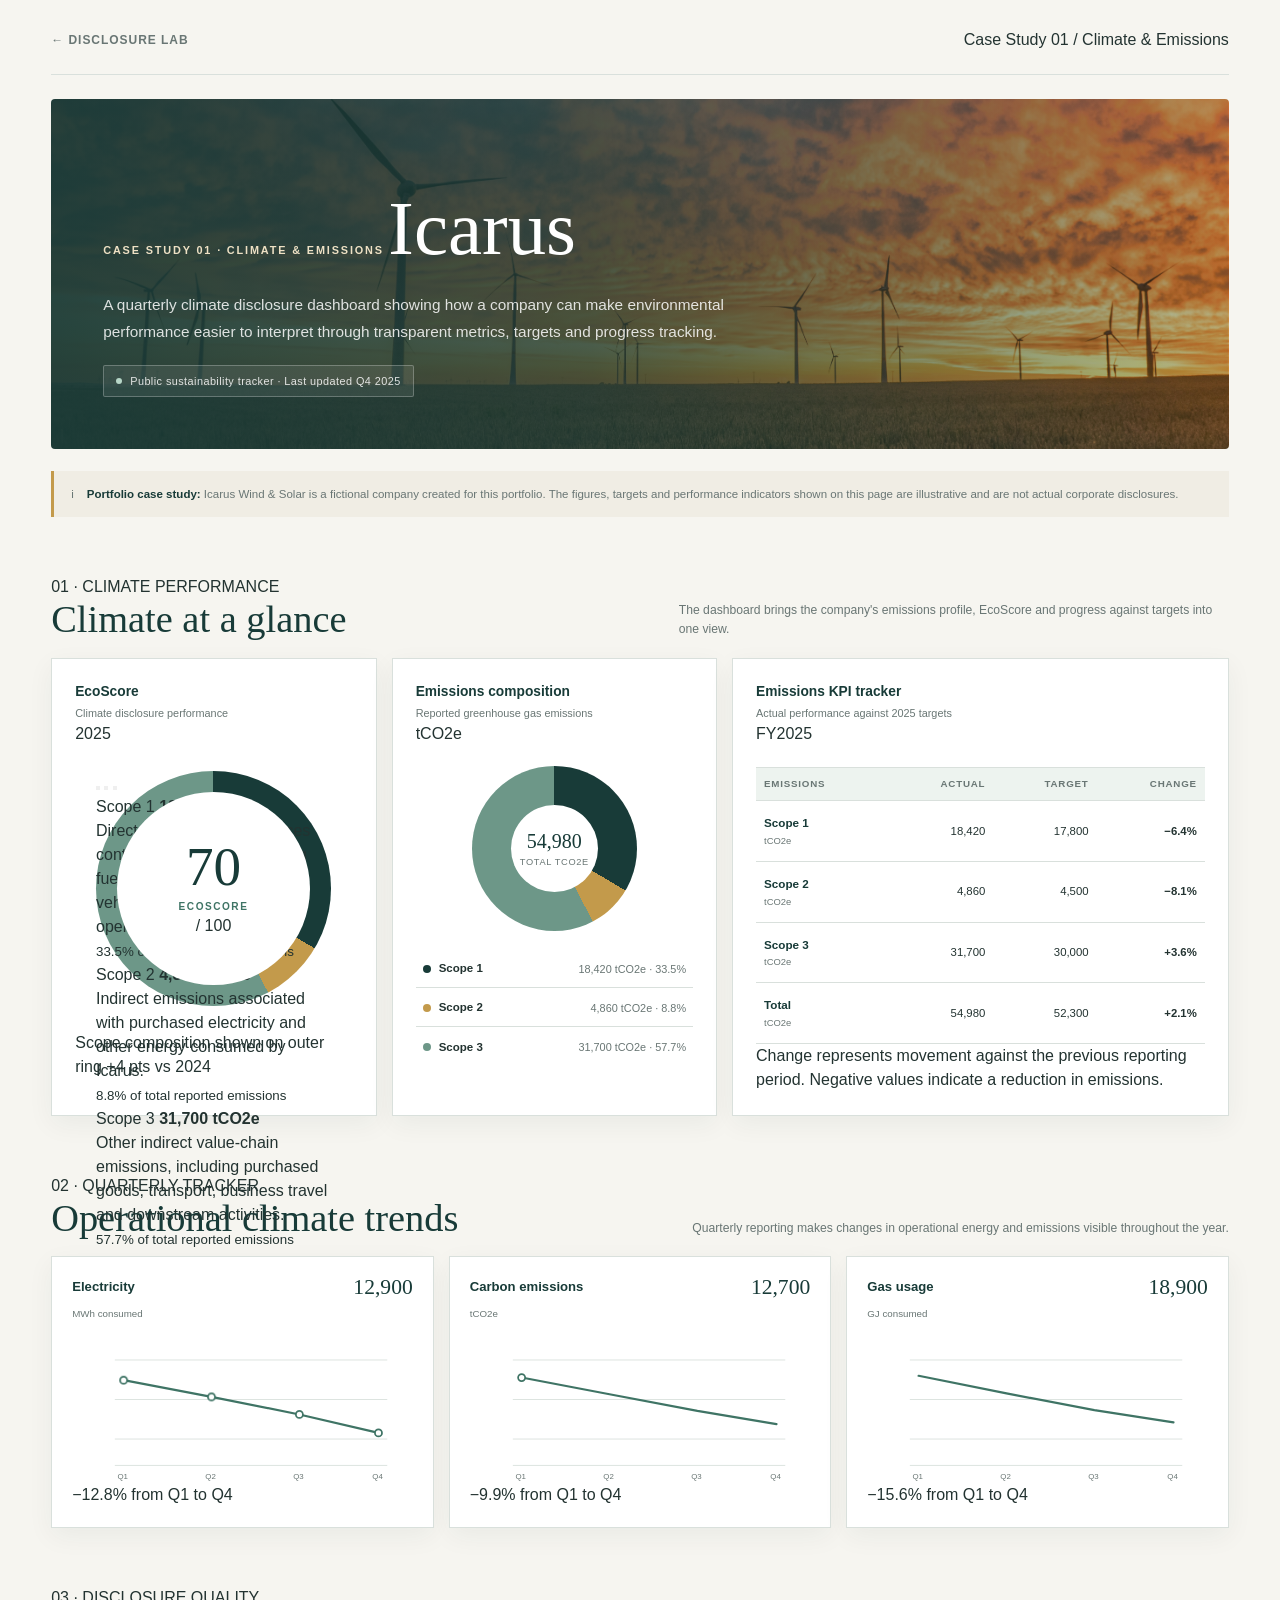
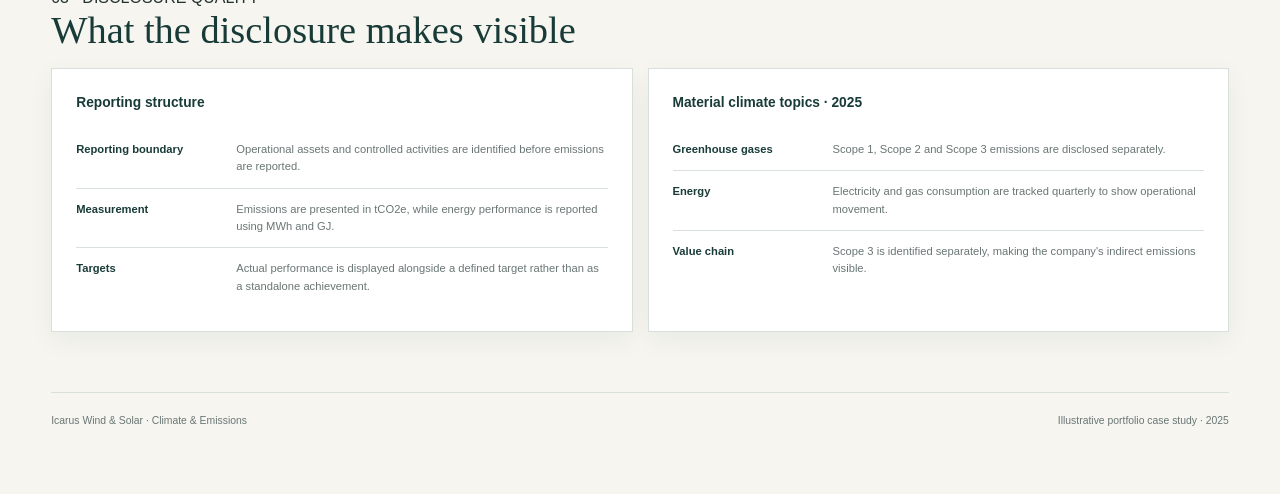
==== company-icarus.html @ 264d24b2 "Create company-icarus.html" ====
<!DOCTYPE html>
<html lang="en">

<head>
    <meta charset="UTF-8">
    <meta name="viewport" content="width=device-width, initial-scale=1.0">

    <title>Icarus Wind & Solar | Climate & Emissions Disclosure</title>

    <link rel="stylesheet" href="company-icarus.css">
</head>

<body>

    <main class="icarus-page">

        <!-- =================================================
             TOP NAVIGATION
             ================================================= -->

        <nav class="icarus-nav">

            <a href="dashboard.html" class="back-link">
                ← Disclosure Lab
            </a>

            <span class="nav-label">
                Case Study 01 / Climate & Emissions
            </span>

        </nav>


        <!-- =================================================
             HERO
             ================================================= -->

        <header class="icarus-hero">

            <div class="hero-overlay"></div>

            <div class="hero-content">

                <span class="case-label">
                    CASE STUDY 01 · CLIMATE & EMISSIONS
                </span>

                <div class="icarus-title-wrap">

                    <h1 class="icarus-title">
                        Icarus
                    </h1>

                    <!-- Title hover evaluation -->

                    <div class="icarus-tooltip">

                        <h3>
                            Company evaluation
                        </h3>

                        <p>
                            <strong>What Icarus does:</strong>
                            Icarus Wind & Solar is a fictional renewable
                            energy company operating wind and solar
                            generation assets.
                        </p>

                        <p>
                            <strong>What stands out:</strong>
                            Its climate disclosure connects emissions,
                            targets and operational performance instead
                            of presenting sustainability information as
                            isolated statements.
                        </p>

                        <p>
                            <strong>2025 material topics:</strong>
                            greenhouse gas emissions, renewable energy
                            generation, purchased electricity, energy
                            efficiency, operational fuel use and
                            value-chain emissions.
                        </p>

                    </div>

                </div>


                <p class="icarus-intro">
                    A quarterly climate disclosure dashboard showing
                    how a company can make environmental performance
                    easier to interpret through transparent metrics,
                    targets and progress tracking.
                </p>


                <div class="update-status">

                    <span class="update-dot"></span>

                    Public sustainability tracker ·
                    Last updated Q4 2025

                </div>

            </div>

        </header>


        <!-- =================================================
             FICTIONAL COMPANY NOTICE
             ================================================= -->

        <aside class="data-notice">

            <span class="notice-icon">i</span>

            <p>
                <strong>Portfolio case study:</strong>
                Icarus Wind & Solar is a fictional company created
                for this portfolio. The figures, targets and
                performance indicators shown on this page are
                illustrative and are not actual corporate
                disclosures.
            </p>

        </aside>


        <!-- =================================================
             CLIMATE AT A GLANCE
             ================================================= -->

        <section class="dashboard-section">

            <div class="section-heading">

                <div>
                    <span class="section-kicker">
                        01 · CLIMATE PERFORMANCE
                    </span>

                    <h2>
                        Climate at a glance
                    </h2>
                </div>

                <p>
                    The dashboard brings the company's emissions
                    profile, EcoScore and progress against targets
                    into one view.
                </p>

            </div>


            <div class="climate-overview">


                <!-- =========================================
                     ECOSCORE
                     ========================================= -->

                <article class="dashboard-card ecoscore-card">

                    <div class="card-heading">

                        <div>
                            <h3>
                                EcoScore
                            </h3>

                            <p class="card-subtitle">
                                Climate disclosure performance
                            </p>
                        </div>

                        <span class="card-period">
                            2025
                        </span>

                    </div>


                    <div class="ecoscore-visual">

                        <!--
                            OUTER RING

                            Scope 1 = 33.5%
                            Scope 2 = 8.8%
                            Scope 3 = 57.7%

                            These segments will be styled and
                            animated with CSS/JavaScript.
                        -->

                        <div
                            class="ecoscore-ring"
                            aria-label="EcoScore 70 with Scope 1, Scope 2 and Scope 3 emissions composition"
                        >

                            <!-- Scope segment hover zones -->

                            <button
                                class="eco-scope eco-scope-1"
                                data-scope="scope1"
                                aria-label="Scope 1 emissions"
                            ></button>

                            <button
                                class="eco-scope eco-scope-2"
                                data-scope="scope2"
                                aria-label="Scope 2 emissions"
                            ></button>

                            <button
                                class="eco-scope eco-scope-3"
                                data-scope="scope3"
                                aria-label="Scope 3 emissions"
                            ></button>


                            <!-- Centre -->

                            <div class="ecoscore-centre">

                                <span class="ecoscore-number">
                                    70
                                </span>

                                <span class="ecoscore-label">
                                    EcoScore
                                </span>

                                <span class="ecoscore-centre-note">
                                    / 100
                                </span>

                            </div>


                            <!-- Scope hover information -->

                            <div class="scope-hover-card scope-hover-1">

                                <span class="hover-kicker">
                                    Scope 1
                                </span>

                                <strong>
                                    18,420 tCO2e
                                </strong>

                                <p>
                                    Direct emissions from sources
                                    controlled by Icarus, including
                                    fuel combustion in company
                                    vehicles, generators and
                                    operational equipment.
                                </p>

                                <small>
                                    33.5% of total reported emissions
                                </small>

                            </div>


                            <div class="scope-hover-card scope-hover-2">

                                <span class="hover-kicker">
                                    Scope 2
                                </span>

                                <strong>
                                    4,860 tCO2e
                                </strong>

                                <p>
                                    Indirect emissions associated
                                    with purchased electricity and
                                    other energy consumed by Icarus.
                                </p>

                                <small>
                                    8.8% of total reported emissions
                                </small>

                            </div>


                            <div class="scope-hover-card scope-hover-3">

                                <span class="hover-kicker">
                                    Scope 3
                                </span>

                                <strong>
                                    31,700 tCO2e
                                </strong>

                                <p>
                                    Other indirect value-chain
                                    emissions, including purchased
                                    goods, transport, business
                                    travel and downstream activities.
                                </p>

                                <small>
                                    57.7% of total reported emissions
                                </small>

                            </div>

                        </div>

                    </div>


                    <div class="ecoscore-footer">

                        <span>
                            Scope composition shown on outer ring
                        </span>

                        <span class="score-change">
                            +4 pts vs 2024
                        </span>

                    </div>

                </article>



                <!-- =========================================
                     EMISSIONS COMPOSITION
                     ========================================= -->

                <article class="dashboard-card scope-card">

                    <div class="card-heading">

                        <div>
                            <h3>
                                Emissions composition
                            </h3>

                            <p class="card-subtitle">
                                Reported greenhouse gas emissions
                            </p>
                        </div>

                        <span class="card-period">
                            tCO2e
                        </span>

                    </div>


                    <div class="scope-chart-wrap">

                        <div
                            class="scope-donut"
                            aria-label="Emissions composition: Scope 1 33.5 percent, Scope 2 8.8 percent, Scope 3 57.7 percent"
                        >

                            <div class="scope-total">

                                <strong>
                                    54,980
                                </strong>

                                <span>
                                    total tCO2e
                                </span>

                            </div>

                        </div>

                    </div>


                    <div class="scope-legend">


                        <!-- Scope 1 -->

                        <div class="scope-item">

                            <div class="scope-name">

                                <span class="scope-marker scope-1-marker"></span>

                                <strong>
                                    Scope 1
                                </strong>

                            </div>

                            <span class="scope-value">
                                18,420 tCO2e · 33.5%
                            </span>


                            <div class="scope-popover">

                                <h4>
                                    Scope 1 · Direct emissions
                                </h4>

                                <p>
                                    <strong>
                                        Actual: 18,420 tCO2e
                                    </strong>
                                </p>

                                <p>
                                    These are emissions generated
                                    directly by sources owned or
                                    controlled by Icarus.
                                </p>

                                <p>
                                    The 2025 target is
                                    <strong>17,800 tCO2e</strong>,
                                    leaving a 620 tCO2e gap.
                                </p>

                                <small>
                                    33.5% of total emissions
                                </small>

                            </div>

                        </div>


                        <!-- Scope 2 -->

                        <div class="scope-item">

                            <div class="scope-name">

                                <span class="scope-marker scope-2-marker"></span>

                                <strong>
                                    Scope 2
                                </strong>

                            </div>

                            <span class="scope-value">
                                4,860 tCO2e · 8.8%
                            </span>


                            <div class="scope-popover">

                                <h4>
                                    Scope 2 · Purchased energy
                                </h4>

                                <p>
                                    <strong>
                                        Actual: 4,860 tCO2e
                                    </strong>
                                </p>

                                <p>
                                    This represents indirect
                                    emissions associated with
                                    purchased electricity and
                                    energy consumed by Icarus.
                                </p>

                                <p>
                                    The 2025 target is
                                    <strong>4,500 tCO2e</strong>,
                                    leaving a 360 tCO2e gap.
                                </p>

                                <small>
                                    8.8% of total emissions
                                </small>

                            </div>

                        </div>


                        <!-- Scope 3 -->

                        <div class="scope-item">

                            <div class="scope-name">

                                <span class="scope-marker scope-3-marker"></span>

                                <strong>
                                    Scope 3
                                </strong>

                            </div>

                            <span class="scope-value">
                                31,700 tCO2e · 57.7%
                            </span>


                            <div class="scope-popover">

                                <h4>
                                    Scope 3 · Value-chain emissions
                                </h4>

                                <p>
                                    <strong>
                                        Actual: 31,700 tCO2e
                                    </strong>
                                </p>

                                <p>
                                    Scope 3 covers indirect emissions
                                    occurring across the value chain,
                                    including purchased goods,
                                    transportation and business travel.
                                </p>

                                <p>
                                    The 2025 target is
                                    <strong>30,000 tCO2e</strong>.
                                    Scope 3 therefore remains
                                    1,700 tCO2e above target.
                                </p>

                                <small>
                                    57.7% of total emissions
                                </small>

                            </div>

                        </div>

                    </div>

                </article>



                <!-- =========================================
                     KPI TRACKER
                     ========================================= -->

                <article class="dashboard-card kpi-card">

                    <div class="card-heading">

                        <div>
                            <h3>
                                Emissions KPI tracker
                            </h3>

                            <p class="card-subtitle">
                                Actual performance against 2025 targets
                            </p>
                        </div>

                        <span class="card-period">
                            FY2025
                        </span>

                    </div>


                    <div class="kpi-table-wrapper">

                        <table class="kpi-table">

                            <thead>

                                <tr>

                                    <th>
                                        Emissions
                                    </th>

                                    <th>
                                        Actual
                                    </th>

                                    <th>
                                        Target
                                    </th>

                                    <th>
                                        Change
                                    </th>

                                </tr>

                            </thead>


                            <tbody>

                                <tr>

                                    <td>

                                        <span class="kpi-name">
                                            Scope 1
                                        </span>

                                        <span class="kpi-unit">
                                            tCO2e
                                        </span>

                                    </td>

                                    <td>
                                        18,420
                                    </td>

                                    <td>
                                        17,800
                                    </td>

                                    <td class="kpi-change change-down">
                                        −6.4%
                                    </td>

                                </tr>


                                <tr>

                                    <td>

                                        <span class="kpi-name">
                                            Scope 2
                                        </span>

                                        <span class="kpi-unit">
                                            tCO2e
                                        </span>

                                    </td>

                                    <td>
                                        4,860
                                    </td>

                                    <td>
                                        4,500
                                    </td>

                                    <td class="kpi-change change-down">
                                        −8.1%
                                    </td>

                                </tr>


                                <tr>

                                    <td>

                                        <span class="kpi-name">
                                            Scope 3
                                        </span>

                                        <span class="kpi-unit">
                                            tCO2e
                                        </span>

                                    </td>

                                    <td>
                                        31,700
                                    </td>

                                    <td>
                                        30,000
                                    </td>

                                    <td class="kpi-change change-up">
                                        +3.6%
                                    </td>

                                </tr>


                                <tr class="kpi-total">

                                    <td>

                                        <span class="kpi-name">
                                            Total
                                        </span>

                                        <span class="kpi-unit">
                                            tCO2e
                                        </span>

                                    </td>

                                    <td>
                                        54,980
                                    </td>

                                    <td>
                                        52,300
                                    </td>

                                    <td class="kpi-change change-up">
                                        +2.1%
                                    </td>

                                </tr>

                            </tbody>

                        </table>

                    </div>


                    <p class="table-note">
                        Change represents movement against the
                        previous reporting period. Negative values
                        indicate a reduction in emissions.
                    </p>

                </article>

            </div>

        </section>



        <!-- =================================================
             QUARTERLY PERFORMANCE
             ================================================= -->

        <section class="dashboard-section">

            <div class="section-heading">

                <div>

                    <span class="section-kicker">
                        02 · QUARTERLY TRACKER
                    </span>

                    <h2>
                        Operational climate trends
                    </h2>

                </div>

                <p>
                    Quarterly reporting makes changes in operational
                    energy and emissions visible throughout the year.
                </p>

            </div>


            <div class="trends-grid">


                <!-- =========================================
                     ELECTRICITY
                     ========================================= -->

                <article class="dashboard-card trend-card">

                    <div class="trend-header">

                        <div>

                            <h3>
                                Electricity
                            </h3>

                            <span class="trend-unit">
                                MWh consumed
                            </span>

                        </div>

                        <div class="trend-value">
                            12,900
                        </div>

                    </div>


                    <svg
                        class="trend-chart"
                        viewBox="0 0 360 165"
                        role="img"
                        aria-label="Quarterly electricity usage"
                    >

                        <line
                            class="trend-grid-line"
                            x1="35"
                            y1="25"
                            x2="345"
                            y2="25"
                        />

                        <line
                            class="trend-grid-line"
                            x1="35"
                            y1="70"
                            x2="345"
                            y2="70"
                        />

                        <line
                            class="trend-grid-line"
                            x1="35"
                            y1="115"
                            x2="345"
                            y2="115"
                        />

                        <line
                            class="trend-grid-line"
                            x1="35"
                            y1="145"
                            x2="345"
                            y2="145"
                        />


                        <polyline
                            class="trend-line"
                            points="45,48 145,67 245,87 335,108"
                        />


                        <circle
                            class="trend-point"
                            cx="45"
                            cy="48"
                            r="4"
                        />

                        <circle
                            class="trend-point"
                            cx="145"
                            cy="67"
                            r="4"
                        />

                        <circle
                            class="trend-point"
                            cx="245"
                            cy="87"
                            r="4"
                        />

                        <circle
                            class="trend-point"
                            cx="335"
                            cy="108"
                            r="4"
                        />


                        <text
                            class="trend-axis"
                            x="38"
                            y="160"
                        >
                            Q1
                        </text>

                        <text
                            class="trend-axis"
                            x="138"
                            y="160"
                        >
                            Q2
                        </text>

                        <text
                            class="trend-axis"
                            x="238"
                            y="160"
                        >
                            Q3
                        </text>

                        <text
                            class="trend-axis"
                            x="328"
                            y="160"
                        >
                            Q4
                        </text>

                    </svg>


                    <div class="trend-summary">
                        −12.8% from Q1 to Q4
                    </div>

                </article>



                <!-- =========================================
                     CARBON
                     ========================================= -->

                <article class="dashboard-card trend-card">

                    <div class="trend-header">

                        <div>

                            <h3>
                                Carbon emissions
                            </h3>

                            <span class="trend-unit">
                                tCO2e
                            </span>

                        </div>

                        <div class="trend-value">
                            12,700
                        </div>

                    </div>


                    <svg
                        class="trend-chart"
                        viewBox="0 0 360 165"
                        role="img"
                        aria-label="Quarterly carbon emissions"
                    >

                        <line
                            class="trend-grid-line"
                            x1="35"
                            y1="25"
                            x2="345"
                            y2="25"
                        />

                        <line
                            class="trend-grid-line"
                            x1="35"
                            y1="70"
                            x2="345"
                            y2="70"
                        />

                        <line
                            class="trend-grid-line"
                            x1="35"
                            y1="115"
                            x2="345"
                            y2="115"
                        />

                        <line
                            class="trend-grid-line"
                            x1="35"
                            y1="145"
                            x2="345"
                            y2="145"
                        />


                        <polyline
                            class="trend-line"
                            points="45,45 145,64 245,83 335,98"
                        />


                        <circle
                            class="trend-point"
                            cx="45"
                            cy="45"
                            r="4"
                        />

                        <circle
                            class="trend-point"
                            cx="145"
                            cy="64"
                            r="4"
                        />

                        <circle
                            class="trend-point"
                            cx="245"
                            cy="83"
                            r="4"
                        />

                        <circle
                            class="trend-point"
                            cx="335"
                            cy="98"
                            r="4"
                        />


                        <text
                            class="trend-axis"
                            x="38"
                            y="160"
                        >
                            Q1
                        </text>

                        <text
                            class="trend-axis"
                            x="138"
                            y="160"
                        >
                            Q2
                        </text>

                        <text
                            class="trend-axis"
                            x="238"
                            y="160"
                        >
                            Q3
                        </text>

                        <text
                            class="trend-axis"
                            x="328"
                            y="160"
                        >
                            Q4
                        </text>

                    </svg>


                    <div class="trend-summary">
                        −9.9% from Q1 to Q4
                    </div>

                </article>



                <!-- =========================================
                     GAS
                     ========================================= -->

                <article class="dashboard-card trend-card">

                    <div class="trend-header">

                        <div>

                            <h3>
                                Gas usage
                            </h3>

                            <span class="trend-unit">
                                GJ consumed
                            </span>

                        </div>

                        <div class="trend-value">
                            18,900
                        </div>

                    </div>


                    <svg
                        class="trend-chart"
                        viewBox="0 0 360 165"
                        role="img"
                        aria-label="Quarterly gas usage"
                    >

                        <line
                            class="trend-grid-line"
                            x1="35"
                            y1="25"
                            x2="345"
                            y2="25"
                        />

                        <line
                            class="trend-grid-line"
                            x1="35"
                            y1="70"
                            x2="345"
                            y2="70"
                        />

                        <line
                            class="trend-grid-line"
                            x1="35"
                            y1="115"
                            x2="345"
                            y2="115"
                        />

                        <line
                            class="trend-grid-line"
                            x1="35"
                            y1="145"
                            x2="345"
                            y2="145"
                        />


                        <polyline
                            class="trend-line"
                            points="45,43 145,63 245,82 335,96"
                        />


                        <circle
                            class="trend-point"
                            cx="45"
                            cy="43"
                            r="4"
                        />

                        <circle
                            class="trend-point"
                            cx="145"
                            cy="63"
                            r="4"
                        />

                        <circle
                            class="trend-point"
                            cx="245"
                            cy="82"
                            r="4"
                        />

                        <circle
                            class="trend-point"
                            cx="335"
                            cy="96"
                            r="4"
                        />


                        <text
                            class="trend-axis"
                            x="38"
                            y="160"
                        >
                            Q1
                        </text>

                        <text
                            class="trend-axis"
                            x="138"
                            y="160"
                        >
                            Q2
                        </text>

                        <text
                            class="trend-axis"
                            x="238"
                            y="160"
                        >
                            Q3
                        </text>

                        <text
                            class="trend-axis"
                            x="328"
                            y="160"
                        >
                            Q4
                        </text>

                    </svg>


                    <div class="trend-summary">
                        −15.6% from Q1 to Q4
                    </div>

                </article>

            </div>

        </section>



        <!-- =================================================
             DISCLOSURE ASSESSMENT
             ================================================= -->

        <section class="dashboard-section">

            <div class="section-heading">

                <div>

                    <span class="section-kicker">
                        03 · DISCLOSURE QUALITY
                    </span>

                    <h2>
                        What the disclosure makes visible
                    </h2>

                </div>

            </div>


            <div class="disclosure-grid">


                <article class="dashboard-card disclosure-card">

                    <h3>
                        Reporting structure
                    </h3>

                    <div class="disclosure-list">

                        <div class="disclosure-row">

                            <strong>
                                Reporting boundary
                            </strong>

                            <span>
                                Operational assets and controlled
                                activities are identified before
                                emissions are reported.
                            </span>

                        </div>


                        <div class="disclosure-row">

                            <strong>
                                Measurement
                            </strong>

                            <span>
                                Emissions are presented in tCO2e,
                                while energy performance is reported
                                using MWh and GJ.
                            </span>

                        </div>


                        <div class="disclosure-row">

                            <strong>
                                Targets
                            </strong>

                            <span>
                                Actual performance is displayed
                                alongside a defined target rather
                                than as a standalone achievement.
                            </span>

                        </div>

                    </div>

                </article>



                <article class="dashboard-card disclosure-card">

                    <h3>
                        Material climate topics · 2025
                    </h3>

                    <div class="disclosure-list">

                        <div class="disclosure-row">

                            <strong>
                                Greenhouse gases
                            </strong>

                            <span>
                                Scope 1, Scope 2 and Scope 3 emissions
                                are disclosed separately.
                            </span>

                        </div>


                        <div class="disclosure-row">

                            <strong>
                                Energy
                            </strong>

                            <span>
                                Electricity and gas consumption are
                                tracked quarterly to show operational
                                movement.
                            </span>

                        </div>


                        <div class="disclosure-row">

                            <strong>
                                Value chain
                            </strong>

                            <span>
                                Scope 3 is identified separately,
                                making the company's indirect
                                emissions visible.
                            </span>

                        </div>

                    </div>

                </article>

            </div>

        </section>



        <!-- =================================================
             FOOTER
             ================================================= -->

        <footer class="icarus-footer">

            <span>
                Icarus Wind & Solar · Climate & Emissions
            </span>

            <span>
                Illustrative portfolio case study · 2025
            </span>

        </footer>

    </main>


    <!-- =====================================================
         JAVASCRIPT
         ===================================================== -->

    <script src="company-icarus.js"></script>

</body>

</html>
---- company-icarus.css ----
/* =========================================================
   ICARUS WIND & SOLAR
   CLIMATE & EMISSIONS CASE STUDY
   Corporate disclosure dashboard
   ========================================================= */

:root {
    --icarus-deep: #183b38;
    --icarus-green: #3f7465;
    --icarus-mid: #6d9788;
    --icarus-sage: #dce9e2;
    --icarus-pale: #edf3ef;
    --icarus-gold: #c39a4b;
    --icarus-gold-pale: #eee1c5;

    --ink: #233331;
    --muted: #697674;
    --line: #d9e0dc;

    --paper: #f6f5f0;
    --white: #ffffff;

    --negative: #3f7465;
    --positive: #a75d4e;

    --shadow: 0 8px 25px rgba(24, 59, 56, 0.055);
    --shadow-hover: 0 14px 34px rgba(24, 59, 56, 0.11);
}

/* =========================================================
   RESET
   ========================================================= */

* {
    box-sizing: border-box;
    margin: 0;
    padding: 0;
}

html {
    scroll-behavior: smooth;
}

body {
    background: var(--paper);
    color: var(--ink);
    font-family: Arial, Helvetica, sans-serif;
    line-height: 1.5;
}

a {
    color: inherit;
    text-decoration: none;
}

button {
    font: inherit;
}


/* =========================================================
   PAGE
   ========================================================= */

.icarus-page {
    width: min(1280px, 92%);
    margin: 0 auto;
    padding: 28px 0 65px;
}


/* =========================================================
   NAVIGATION
   ========================================================= */

.icarus-nav {
    display: flex;
    align-items: center;
    justify-content: space-between;
    padding-bottom: 22px;
    border-bottom: 1px solid var(--line);
}

.icarus-nav a {
    color: var(--muted);
    font-size: 0.75rem;
    font-weight: 700;
    letter-spacing: 0.08em;
    text-transform: uppercase;
    transition: color 0.2s ease;
}

.icarus-nav a:hover {
    color: var(--icarus-deep);
}


/* =========================================================
   HERO
   ========================================================= */

.icarus-hero {
    position: relative;
    min-height: 350px;
    display: flex;
    align-items: flex-end;

    margin-top: 24px;
    padding: 52px;

    overflow: visible;

    background-image:
        linear-gradient(
            90deg,
            rgba(24, 59, 56, 0.93) 0%,
            rgba(24, 59, 56, 0.78) 46%,
            rgba(24, 59, 56, 0.30) 100%
        ),
        url("images/icarus-wind-solar.jpg");

    background-size: cover;
    background-position: center;

    border-radius: 4px;
}

.hero-content {
    position: relative;
    z-index: 2;
    max-width: 750px;
    color: var(--white);
}

.case-label {
    display: inline-block;
    margin-bottom: 14px;

    color: var(--icarus-gold-pale);
    font-size: 0.68rem;
    font-weight: 700;
    letter-spacing: 0.17em;
    text-transform: uppercase;
}

.icarus-title-wrap {
    position: relative;
    display: inline-block;
}

.icarus-title {
    display: inline-block;

    color: var(--white);
    font-family: Georgia, "Times New Roman", serif;
    font-size: clamp(3rem, 6vw, 5.4rem);
    font-weight: 400;
    line-height: 0.95;

    cursor: help;
}

.icarus-intro {
    max-width: 690px;
    margin-top: 20px;

    color: rgba(255, 255, 255, 0.84);
    font-size: 0.96rem;
    line-height: 1.7;
}

.update-status {
    display: inline-flex;
    align-items: center;
    gap: 8px;

    margin-top: 20px;
    padding: 7px 12px;

    border: 1px solid rgba(255, 255, 255, 0.25);
    border-radius: 2px;

    background: rgba(255, 255, 255, 0.08);

    color: rgba(255, 255, 255, 0.85);
    font-size: 0.68rem;
    letter-spacing: 0.04em;
}

.update-dot {
    width: 6px;
    height: 6px;
    border-radius: 50%;
    background: #b7d7c8;
}


/* =========================================================
   ICARUS TITLE EVALUATION
   ========================================================= */

.icarus-tooltip {
    position: absolute;
    z-index: 100;

    top: calc(100% + 18px);
    left: 0;

    width: 390px;
    padding: 22px;

    background: var(--white);
    color: var(--ink);

    border: 1px solid var(--line);
    border-top: 3px solid var(--icarus-gold);

    box-shadow: var(--shadow-hover);

    opacity: 0;
    visibility: hidden;
    transform: translateY(-7px);

    transition:
        opacity 0.2s ease,
        transform 0.2s ease,
        visibility 0.2s ease;
}

.icarus-title-wrap:hover .icarus-tooltip,
.icarus-title-wrap.tooltip-active .icarus-tooltip {
    opacity: 1;
    visibility: visible;
    transform: translateY(0);
}

.icarus-tooltip h3 {
    margin-bottom: 10px;

    color: var(--icarus-deep);
    font-size: 0.84rem;
    letter-spacing: 0.03em;
}

.icarus-tooltip p {
    margin-bottom: 10px;

    color: var(--muted);
    font-size: 0.76rem;
    line-height: 1.65;
}

.icarus-tooltip p:last-child {
    margin-bottom: 0;
}

.icarus-tooltip strong {
    color: var(--icarus-deep);
}


/* =========================================================
   FICTIONAL COMPANY NOTICE
   ========================================================= */

.data-notice {
    display: flex;
    align-items: flex-start;
    gap: 13px;

    margin-top: 22px;
    padding: 14px 17px;

    border-left: 3px solid var(--icarus-gold);
    background: #f0ede4;

    color: var(--muted);
    font-size: 0.72rem;
    line-height: 1.6;
}

.data-notice strong {
    color: var(--icarus-deep);
}


/* =========================================================
   SECTIONS
   ========================================================= */

.dashboard-section {
    margin-top: 58px;
}

.section-heading {
    display: flex;
    align-items: flex-end;
    justify-content: space-between;
    gap: 30px;

    margin-bottom: 18px;
}

.section-heading h2 {
    color: var(--icarus-deep);
    font-family: Georgia, "Times New Roman", serif;
    font-size: clamp(1.7rem, 3vw, 2.55rem);
    font-weight: 400;
    line-height: 1.05;
}

.section-heading p {
    max-width: 550px;

    color: var(--muted);
    font-size: 0.76rem;
    line-height: 1.6;
}


/* =========================================================
   TOP OVERVIEW
   ========================================================= */

.climate-overview {
    display: grid;
    grid-template-columns: 0.95fr 0.95fr 1.45fr;
    gap: 15px;
}


/* =========================================================
   CARDS
   ========================================================= */

.dashboard-card {
    position: relative;

    min-width: 0;
    padding: 23px;

    background: var(--white);
    border: 1px solid var(--line);

    box-shadow: var(--shadow);

    transition:
        transform 0.25s ease,
        box-shadow 0.25s ease;
}

.dashboard-card:hover {
    box-shadow: var(--shadow-hover);
}

.dashboard-card h3 {
    color: var(--icarus-deep);
    font-size: 0.86rem;
    font-weight: 700;
}

.card-subtitle {
    margin-top: 3px;

    color: var(--muted);
    font-size: 0.68rem;
}


/* =========================================================
   ECOSCORE
   ========================================================= */

.ecoscore-card {
    min-height: 385px;
}

.ecoscore-visual {
    display: flex;
    align-items: center;
    justify-content: center;

    height: 285px;
}


/*
   The outer ring is the Scope 1 / 2 / 3 composition.

   Scope 1 = 33.5%
   Scope 2 = 8.8%
   Scope 3 = 57.7%
*/

.ecoscore-ring {
    position: relative;

    width: 235px;
    height: 235px;

    border-radius: 50%;

    background:
        conic-gradient(
            var(--icarus-deep) 0deg 120.6deg,
            var(--icarus-gold) 120.6deg 152.3deg,
            var(--icarus-mid) 152.3deg 360deg
        );

    transform: scale(0.55) rotate(-120deg);
    opacity: 0;

    transition:
        transform 0.35s ease,
        box-shadow 0.35s ease;
}

.ecoscore-ring.animate-in {
    animation:
        ecoScoreEntrance 1.2s cubic-bezier(0.16, 1, 0.3, 1) forwards;
}

.ecoscore-ring:hover {
    transform: scale(1.08) rotate(0deg);
    box-shadow: 0 15px 35px rgba(63, 116, 101, 0.17);
}

.ecoscore-ring::before {
    content: "";

    position: absolute;
    inset: 21px;

    border-radius: 50%;
    background: var(--white);
}

.ecoscore-centre {
    position: absolute;
    inset: 0;
    z-index: 3;

    display: flex;
    flex-direction: column;
    align-items: center;
    justify-content: center;

    text-align: center;
}

.ecoscore-number {
    color: var(--icarus-deep);
    font-family: Georgia, "Times New Roman", serif;
    font-size: 3.45rem;
    font-weight: 400;
    line-height: 1;
}

.ecoscore-label {
    margin-top: 5px;

    color: var(--icarus-green);
    font-size: 0.63rem;
    font-weight: 700;
    letter-spacing: 0.15em;
    text-transform: uppercase;
}

.ecoscore-description {
    max-width: 245px;
    margin: 5px auto 0;

    color: var(--muted);
    font-size: 0.65rem;
    line-height: 1.5;
}

@keyframes ecoScoreEntrance {
    0% {
        opacity: 0;
        transform: scale(0.45) rotate(-130deg);
    }

    70% {
        opacity: 1;
        transform: scale(1.04) rotate(8deg);
    }

    100% {
        opacity: 1;
        transform: scale(1) rotate(0deg);
    }
}


/* =========================================================
   SCOPE COMPOSITION
   ========================================================= */

.scope-card {
    overflow: visible;
}

.scope-chart-wrap {
    display: flex;
    align-items: center;
    justify-content: center;

    height: 205px;
}

.scope-donut {
    position: relative;

    width: 165px;
    height: 165px;

    border-radius: 50%;

    background:
        conic-gradient(
            var(--icarus-deep) 0% 33.5%,
            var(--icarus-gold) 33.5% 42.3%,
            var(--icarus-mid) 42.3% 100%
        );

    transition: transform 0.25s ease;
}

.scope-donut:hover {
    transform: scale(1.045);
}

.scope-donut::before {
    content: "";

    position: absolute;
    inset: 39px;

    border-radius: 50%;
    background: var(--white);
}

.scope-total {
    position: absolute;
    inset: 0;
    z-index: 2;

    display: flex;
    flex-direction: column;
    align-items: center;
    justify-content: center;

    text-align: center;
}

.scope-total strong {
    color: var(--icarus-deep);
    font-family: Georgia, "Times New Roman", serif;
    font-size: 1.25rem;
    font-weight: 400;
}

.scope-total span {
    color: var(--muted);
    font-size: 0.58rem;
    text-transform: uppercase;
    letter-spacing: 0.07em;
}


/* =========================================================
   SCOPE LEGEND
   ========================================================= */

.scope-legend {
    display: grid;
    gap: 2px;
}

.scope-item {
    position: relative;

    display: flex;
    align-items: center;
    justify-content: space-between;

    min-height: 37px;
    padding: 6px 7px;

    border-bottom: 1px solid var(--line);

    cursor: help;
}

.scope-item:last-child {
    border-bottom: none;
}

.scope-name {
    display: flex;
    align-items: center;
    gap: 8px;
}

.scope-marker {
    width: 8px;
    height: 8px;
    border-radius: 50%;
}

.scope-1-marker {
    background: var(--icarus-deep);
}

.scope-2-marker {
    background: var(--icarus-gold);
}

.scope-3-marker {
    background: var(--icarus-mid);
}

.scope-item strong {
    color: var(--ink);
    font-size: 0.72rem;
}

.scope-value {
    color: var(--muted);
    font-size: 0.68rem;
}


/* =========================================================
   SCOPE INFORMATION POP-UP
   ========================================================= */

.scope-popover {
    position: absolute;
    z-index: 50;

    right: 0;
    bottom: calc(100% + 9px);

    width: 305px;
    padding: 17px;

    background: var(--icarus-deep);
    color: var(--white);

    border-radius: 3px;
    box-shadow: var(--shadow-hover);

    opacity: 0;
    visibility: hidden;
    pointer-events: none;

    transform: translateY(5px);

    transition:
        opacity 0.18s ease,
        transform 0.18s ease,
        visibility 0.18s ease;
}

.scope-item:hover .scope-popover,
.scope-item.active .scope-popover {
    opacity: 1;
    visibility: visible;
    transform: translateY(0);
}

.scope-popover h4 {
    margin-bottom: 8px;

    color: var(--icarus-gold-pale);
    font-size: 0.74rem;
    text-transform: uppercase;
    letter-spacing: 0.07em;
}

.scope-popover p {
    margin-bottom: 8px;

    color: rgba(255, 255, 255, 0.8);
    font-size: 0.68rem;
    line-height: 1.6;
}

.scope-popover p:last-child {
    margin-bottom: 0;
}

.scope-popover strong {
    color: white;
}


/* =========================================================
   KPI TRACKER
   ========================================================= */

.kpi-card {
    overflow: hidden;
}

.kpi-table-wrapper {
    margin-top: 21px;
    overflow-x: auto;
}

.kpi-table {
    width: 100%;
    min-width: 420px;

    border-collapse: collapse;

    font-size: 0.71rem;
}

.kpi-table thead {
    background: var(--icarus-pale);
    border-top: 1px solid var(--line);
    border-bottom: 1px solid var(--line);
}

.kpi-table th {
    padding: 9px 8px;

    color: var(--muted);
    font-size: 0.61rem;
    font-weight: 700;
    letter-spacing: 0.08em;
    text-align: right;
    text-transform: uppercase;
}

.kpi-table th:first-child,
.kpi-table td:first-child {
    text-align: left;
}

.kpi-table td {
    padding: 13px 8px;

    border-bottom: 1px solid var(--line);

    color: var(--ink);
    text-align: right;
}

.kpi-table tbody tr:hover {
    background: #f8faf8;
}

.kpi-name {
    display: block;

    color: var(--icarus-deep);
    font-size: 0.73rem;
    font-weight: 700;
}

.kpi-unit {
    display: block;

    margin-top: 2px;

    color: var(--muted);
    font-size: 0.59rem;
}

.kpi-change {
    font-weight: 700;
}

.change-down {
    color: var(--negative);
}

.change-up {
    color: var(--positive);
}


/* =========================================================
   QUARTERLY TRENDS
   ========================================================= */

.trends-grid {
    display: grid;
    grid-template-columns: repeat(3, 1fr);
    gap: 15px;
}

.trend-card {
    min-width: 0;
    padding: 20px;
}

.trend-header {
    display: flex;
    align-items: flex-start;
    justify-content: space-between;
    gap: 15px;

    margin-bottom: 14px;
}

.trend-header h3 {
    margin-bottom: 3px;
    font-size: 0.82rem;
}

.trend-unit {
    color: var(--muted);
    font-size: 0.61rem;
}

.trend-value {
    color: var(--icarus-deep);
    font-family: Georgia, "Times New Roman", serif;
    font-size: 1.35rem;
    line-height: 1;
    white-space: nowrap;
}

.trend-chart {
    display: block;

    width: 100%;
    height: 145px;
}

.trend-grid-line {
    stroke: var(--line);
    stroke-width: 1;
}

.trend-axis {
    fill: var(--muted);
    font-size: 9px;
}

.trend-line {
    fill: none;

    stroke: var(--icarus-green);
    stroke-width: 2.5;
    stroke-linecap: round;
    stroke-linejoin: round;

    stroke-dasharray: 600;
    stroke-dashoffset: 600;
}

.trend-line.animate-line {
    animation: drawLine 1.35s ease forwards;
}

.trend-point {
    fill: var(--white);
    stroke: var(--icarus-green);
    stroke-width: 2;

    opacity: 0;
}

.trend-point.show-point {
    animation: pointAppear 0.25s ease forwards;
}

@keyframes drawLine {
    to {
        stroke-dashoffset: 0;
    }
}

@keyframes pointAppear {
    to {
        opacity: 1;
    }
}


/* =========================================================
   DISCLOSURE ASSESSMENT
   ========================================================= */

.disclosure-grid {
    display: grid;
    grid-template-columns: 1fr 1fr;
    gap: 15px;
}

.disclosure-card {
    padding: 24px;
}

.disclosure-list {
    margin-top: 15px;
}

.disclosure-row {
    display: grid;
    grid-template-columns: 140px 1fr;
    gap: 20px;

    padding: 12px 0;

    border-bottom: 1px solid var(--line);
}

.disclosure-row:last-child {
    border-bottom: none;
}

.disclosure-row strong {
    color: var(--icarus-deep);
    font-size: 0.7rem;
}

.disclosure-row span {
    color: var(--muted);
    font-size: 0.7rem;
    line-height: 1.55;
}


/* =========================================================
   FOOTER
   ========================================================= */

.icarus-footer {
    display: flex;
    align-items: center;
    justify-content: space-between;

    margin-top: 60px;
    padding-top: 20px;

    border-top: 1px solid var(--line);

    color: var(--muted);
    font-size: 0.65rem;
}


/* =========================================================
   RESPONSIVE
   ========================================================= */

@media (max-width: 1050px) {

    .climate-overview {
        grid-template-columns: 1fr 1fr;
    }

    .kpi-card {
        grid-column: 1 / -1;
    }

    .trends-grid {
        grid-template-columns: repeat(3, 1fr);
    }
}


@media (max-width: 780px) {

    .icarus-page {
        width: 94%;
        padding-bottom: 45px;
    }

    .icarus-hero {
        min-height: 390px;
        padding: 32px;
    }

    .climate-overview {
        grid-template-columns: 1fr;
    }

    .kpi-card {
        grid-column: auto;
    }

    .trends-grid {
        grid-template-columns: 1fr;
    }

    .section-heading {
        display: block;
    }

    .section-heading p {
        margin-top: 10px;
    }

    .disclosure-grid {
        grid-template-columns: 1fr;
    }

    .icarus-tooltip {
        width: min(350px, 85vw);
    }
}


@media (max-width: 500px) {

    .icarus-hero {
        min-height: 410px;
        padding: 25px;
    }

    .icarus-title {
        font-size: 3.2rem;
    }

    .dashboard-card {
        padding: 18px;
    }

    .ecoscore-ring {
        width: 215px;
        height: 215px;
    }

    .scope-popover {
        left: 0;
        right: auto;
        width: min(290px, 82vw);
    }

    .icarus-footer {
        display: block;
    }
}
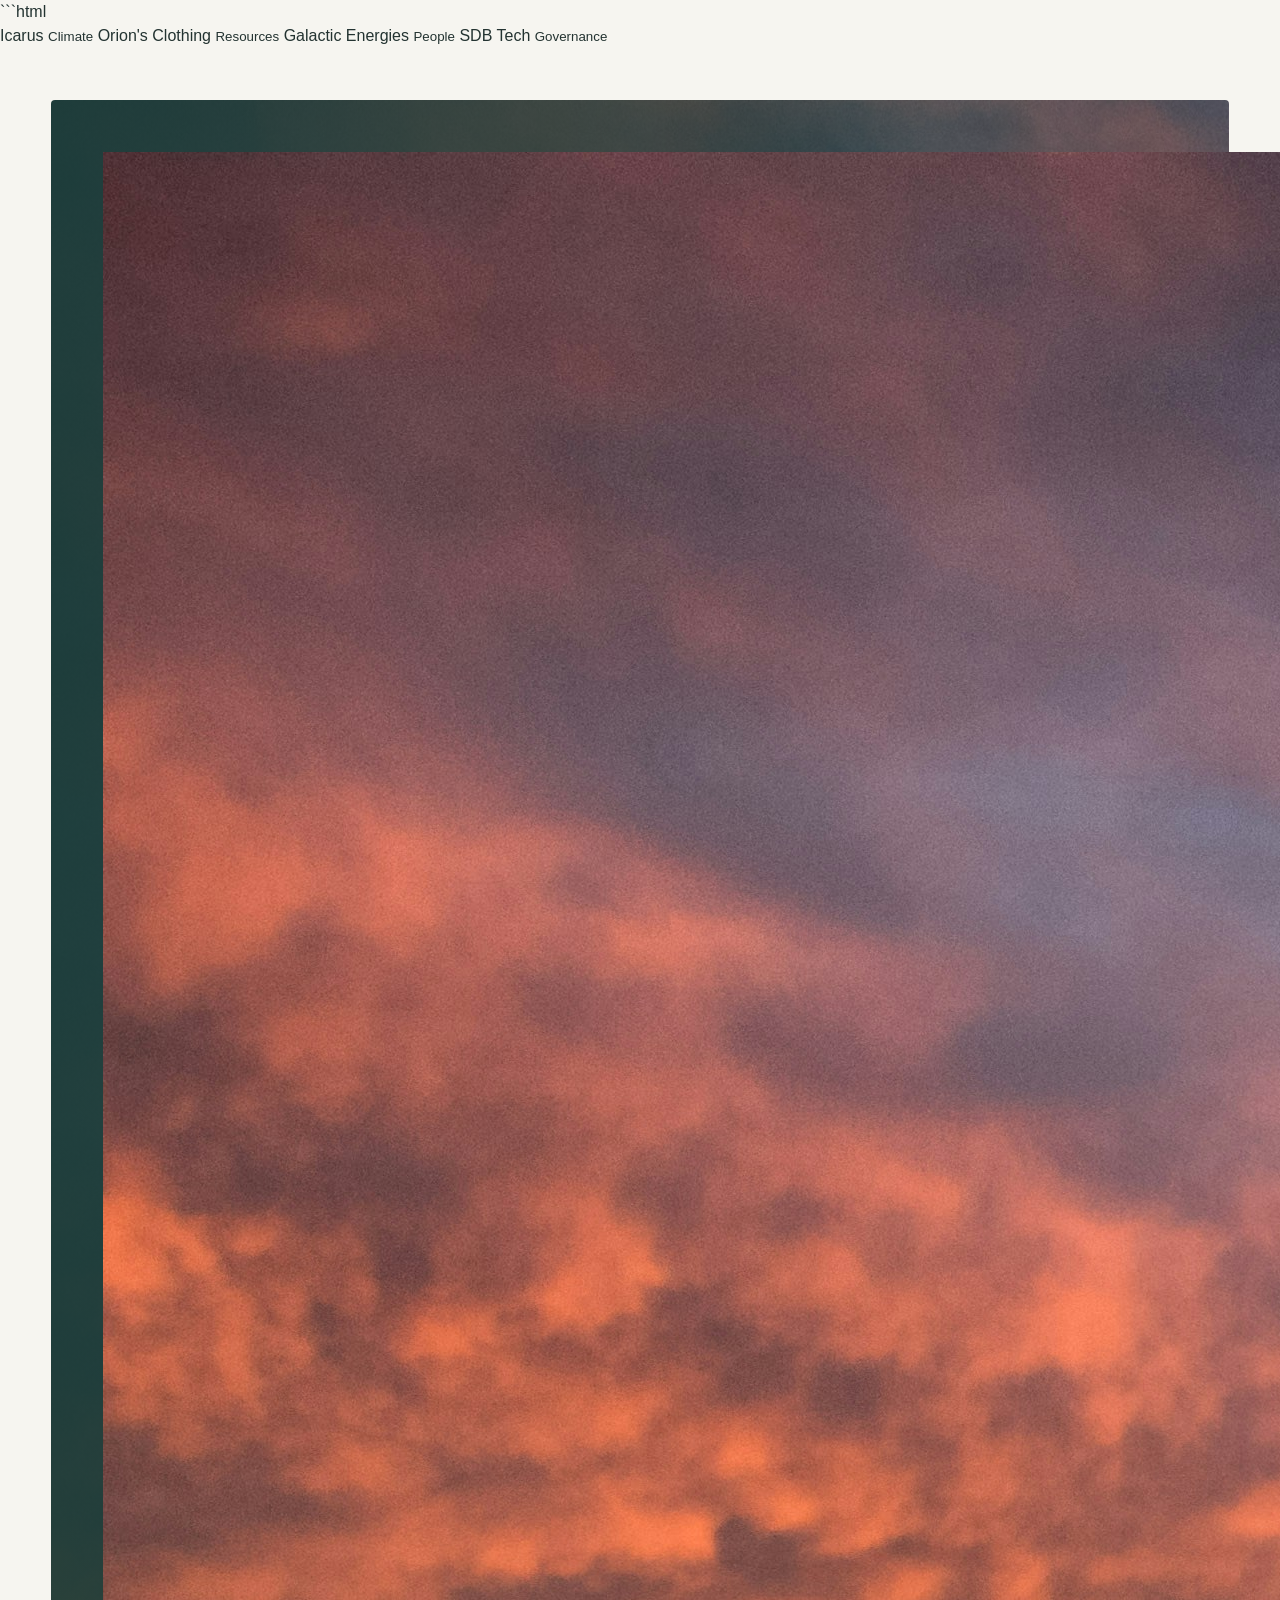
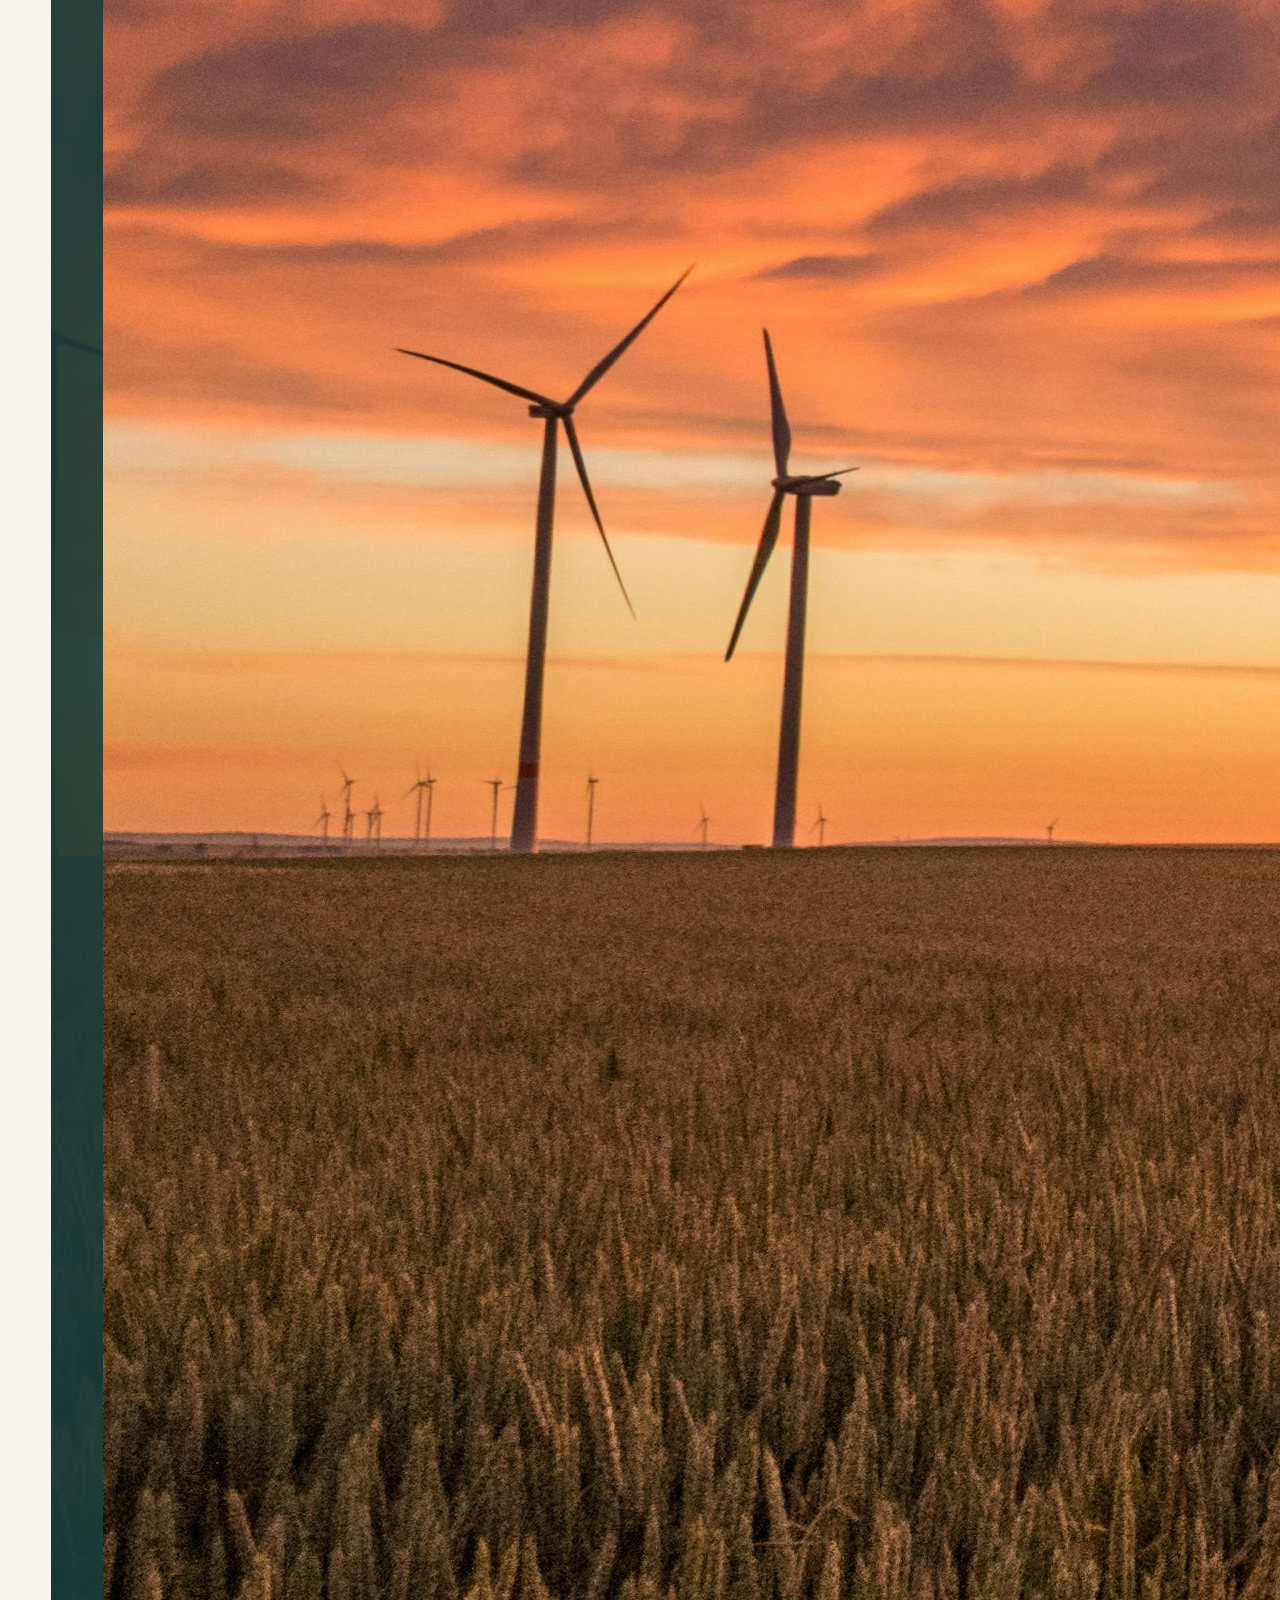
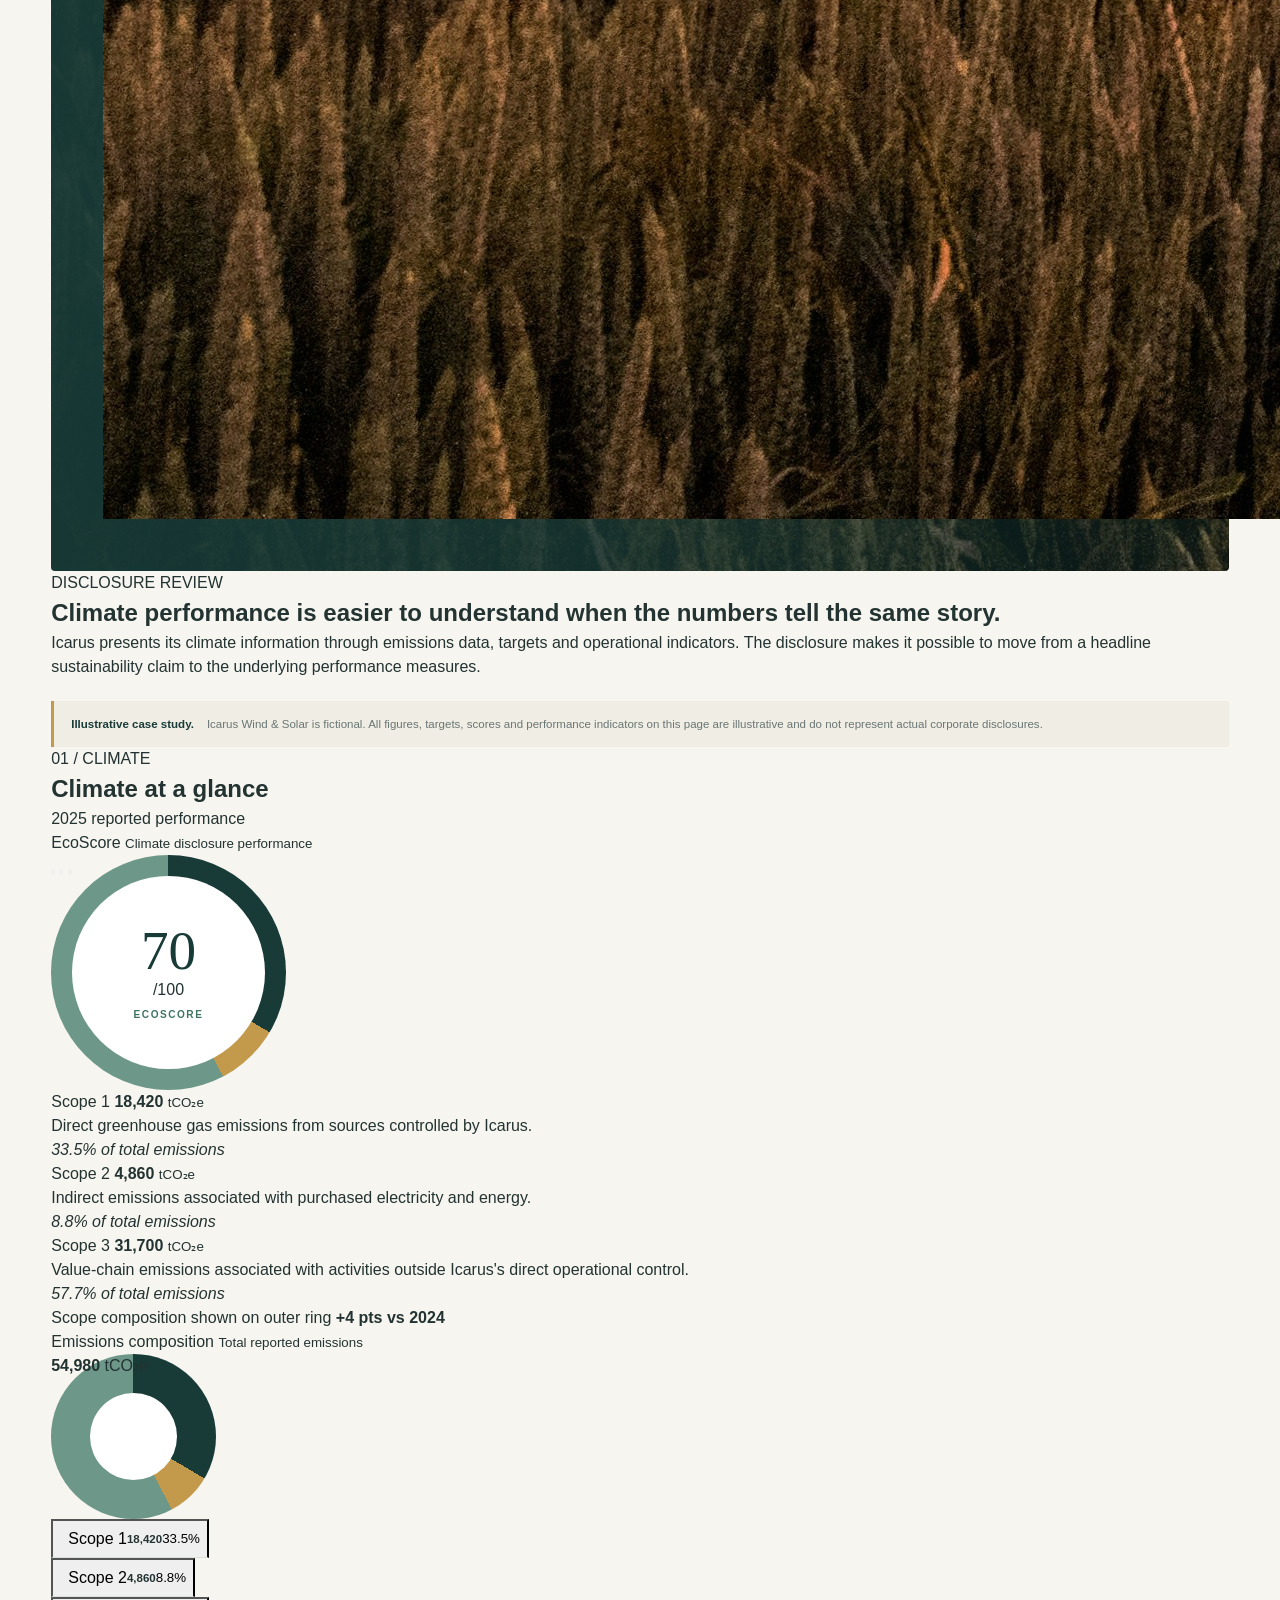
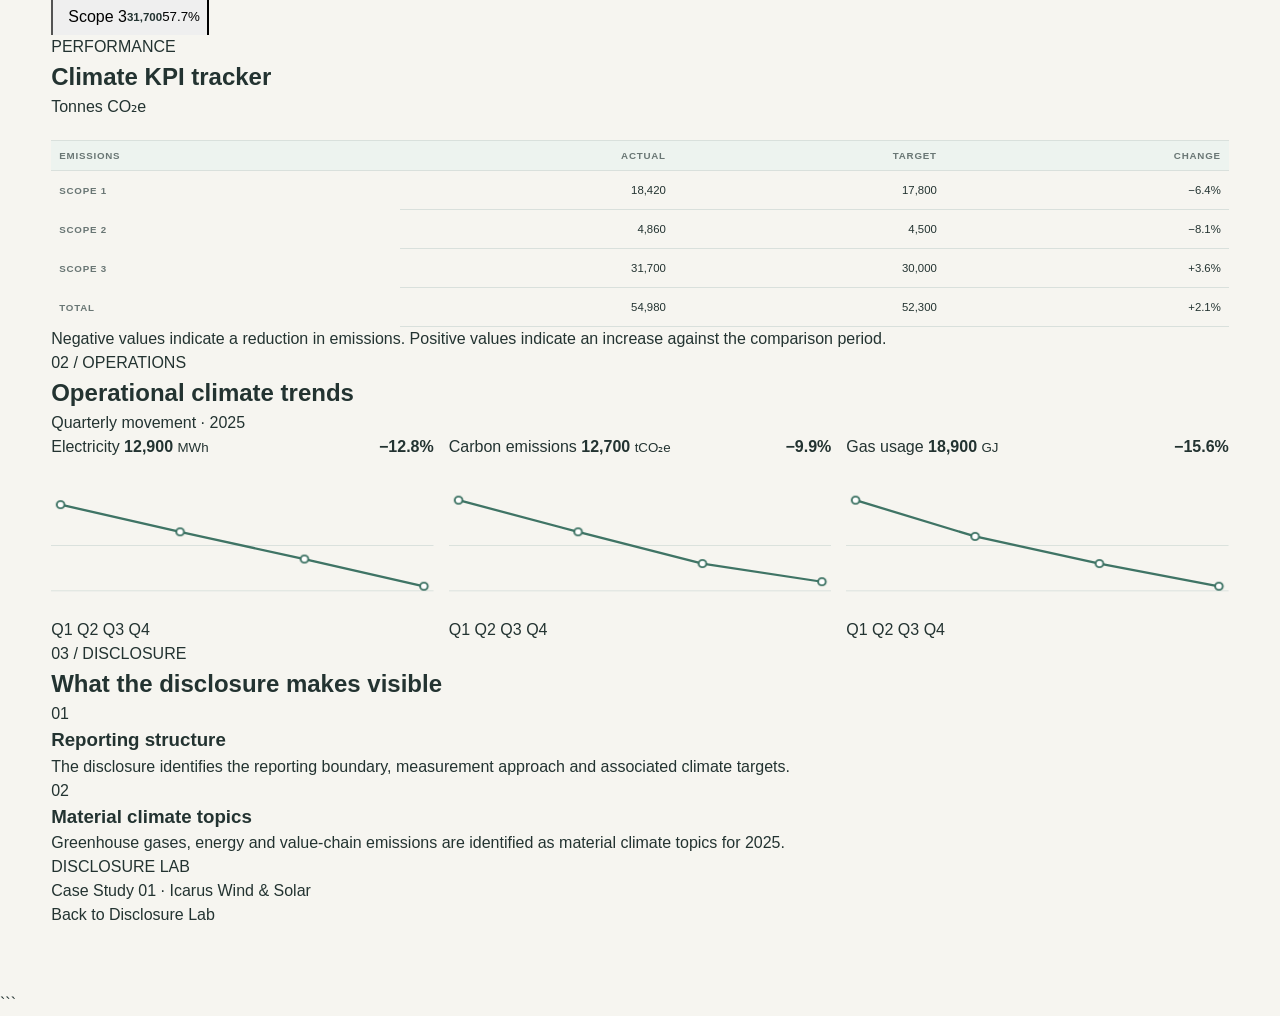
==== commit 9b68f104: "Create company-icarus.html" ====
--- a/company-icarus.html
+++ b/company-icarus.html
@@ -1,1389 +1,897 @@
+```html
 <!DOCTYPE html>
 <html lang="en">
-
 <head>
     <meta charset="UTF-8">
     <meta name="viewport" content="width=device-width, initial-scale=1.0">
 
-    <title>Icarus Wind & Solar | Climate & Emissions Disclosure</title>
+    <title>Icarus Wind & Solar | Disclosure Lab</title>
 
     <link rel="stylesheet" href="company-icarus.css">
 </head>
 
 <body>
 
+    <!-- =========================================
+         FIXED CASE STUDY NAVIGATION
+    ========================================== -->
+
+    <nav class="case-study-nav">
+
+        <div class="nav-inner">
+
+            <a href="company-icarus.html" class="case-nav-link active">
+                <span>Icarus</span>
+                <small>Climate</small>
+            </a>
+
+            <a href="#" class="case-nav-link">
+                <span>Orion's Clothing</span>
+                <small>Resources</small>
+            </a>
+
+            <a href="#" class="case-nav-link">
+                <span>Galactic Energies</span>
+                <small>People</small>
+            </a>
+
+            <a href="#" class="case-nav-link">
+                <span>SDB Tech</span>
+                <small>Governance</small>
+            </a>
+
+        </div>
+
+    </nav>
+
+
+    <!-- =========================================
+         PAGE
+    ========================================== -->
+
     <main class="icarus-page">
 
-        <!-- =================================================
-             TOP NAVIGATION
-             ================================================= -->
-
-        <nav class="icarus-nav">
-
-            <a href="dashboard.html" class="back-link">
-                ← Disclosure Lab
-            </a>
-
-            <span class="nav-label">
-                Case Study 01 / Climate & Emissions
-            </span>
-
-        </nav>
-
-
-        <!-- =================================================
+        <!-- =====================================
              HERO
-             ================================================= -->
-
-        <header class="icarus-hero">
+        ====================================== -->
+
+        <section class="icarus-hero">
+
+            <img
+                src="images/icarus-wind-solar.jpg"
+                alt="Wind turbines and solar infrastructure"
+                class="hero-image"
+            >
 
             <div class="hero-overlay"></div>
 
             <div class="hero-content">
 
-                <span class="case-label">
-                    CASE STUDY 01 · CLIMATE & EMISSIONS
-                </span>
-
-                <div class="icarus-title-wrap">
-
-                    <h1 class="icarus-title">
-                        Icarus
-                    </h1>
-
-                    <!-- Title hover evaluation -->
-
-                    <div class="icarus-tooltip">
-
-                        <h3>
-                            Company evaluation
-                        </h3>
+                <div class="hero-heading">
+
+                    <span class="case-number">CASE STUDY 01</span>
+
+                    <h1>Icarus</h1>
+
+                    <p class="hero-sector">
+                        Wind &amp; Solar
+                    </p>
+
+                </div>
+
+
+                <div class="hero-information">
+
+                    <div class="hero-information-inner">
+
+                        <span class="information-label">
+                            Climate &amp; Emissions
+                        </span>
 
                         <p>
-                            <strong>What Icarus does:</strong>
-                            Icarus Wind & Solar is a fictional renewable
-                            energy company operating wind and solar
-                            generation assets.
+                            Icarus is a fictional renewable energy company used
+                            to examine how sustainability disclosure can connect
+                            emissions, targets and operational performance.
                         </p>
 
+                        <div class="hero-meta">
+
+                            <span>
+                                Public sustainability tracker
+                            </span>
+
+                            <span>
+                                Last updated Q4 2025
+                            </span>
+
+                        </div>
+
+                    </div>
+
+                </div>
+
+            </div>
+
+        </section>
+
+
+        <!-- =====================================
+             WHITE REPORT SHEET
+        ====================================== -->
+
+        <div class="icarus-sheet">
+
+
+            <!-- =================================
+                 INTRODUCTION
+            ================================== -->
+
+            <section class="report-introduction">
+
+                <div class="section-kicker">
+                    DISCLOSURE REVIEW
+                </div>
+
+                <div class="introduction-grid">
+
+                    <div>
+                        <h2>
+                            Climate performance is easier to understand
+                            when the numbers tell the same story.
+                        </h2>
+                    </div>
+
+                    <div class="introduction-copy">
+
                         <p>
-                            <strong>What stands out:</strong>
-                            Its climate disclosure connects emissions,
-                            targets and operational performance instead
-                            of presenting sustainability information as
-                            isolated statements.
+                            Icarus presents its climate information through
+                            emissions data, targets and operational indicators.
+                            The disclosure makes it possible to move from a
+                            headline sustainability claim to the underlying
+                            performance measures.
                         </p>
 
-                        <p>
-                            <strong>2025 material topics:</strong>
-                            greenhouse gas emissions, renewable energy
-                            generation, purchased electricity, energy
-                            efficiency, operational fuel use and
-                            value-chain emissions.
+                        <p class="data-notice">
+                            <strong>Illustrative case study.</strong>
+                            Icarus Wind &amp; Solar is fictional. All figures,
+                            targets, scores and performance indicators on this
+                            page are illustrative and do not represent actual
+                            corporate disclosures.
                         </p>
 
                     </div>
 
                 </div>
 
-
-                <p class="icarus-intro">
-                    A quarterly climate disclosure dashboard showing
-                    how a company can make environmental performance
-                    easier to interpret through transparent metrics,
-                    targets and progress tracking.
-                </p>
-
-
-                <div class="update-status">
-
-                    <span class="update-dot"></span>
-
-                    Public sustainability tracker ·
-                    Last updated Q4 2025
-
-                </div>
-
-            </div>
-
-        </header>
-
-
-        <!-- =================================================
-             FICTIONAL COMPANY NOTICE
-             ================================================= -->
-
-        <aside class="data-notice">
-
-            <span class="notice-icon">i</span>
-
-            <p>
-                <strong>Portfolio case study:</strong>
-                Icarus Wind & Solar is a fictional company created
-                for this portfolio. The figures, targets and
-                performance indicators shown on this page are
-                illustrative and are not actual corporate
-                disclosures.
-            </p>
-
-        </aside>
-
-
-        <!-- =================================================
-             CLIMATE AT A GLANCE
-             ================================================= -->
-
-        <section class="dashboard-section">
-
-            <div class="section-heading">
+            </section>
+
+
+            <!-- =================================
+                 CLIMATE AT A GLANCE
+            ================================== -->
+
+            <section class="report-section climate-section">
+
+                <div class="section-heading-row">
+
+                    <div>
+                        <span class="section-kicker">
+                            01 / CLIMATE
+                        </span>
+
+                        <h2>
+                            Climate at a glance
+                        </h2>
+                    </div>
+
+                    <p>
+                        2025 reported performance
+                    </p>
+
+                </div>
+
+
+                <div class="climate-dashboard">
+
+
+                    <!-- ECO SCORE -->
+
+                    <div class="ecoscore-area">
+
+                        <div class="visual-label">
+                            <span>EcoScore</span>
+                            <small>Climate disclosure performance</small>
+                        </div>
+
+                        <div class="ecoscore-container">
+
+                            <div class="ecoscore-ring" id="ecoScoreRing">
+
+                                <button
+                                    class="eco-scope eco-scope-1"
+                                    data-scope="scope1"
+                                    aria-label="View Scope 1 information">
+                                </button>
+
+                                <button
+                                    class="eco-scope eco-scope-2"
+                                    data-scope="scope2"
+                                    aria-label="View Scope 2 information">
+                                </button>
+
+                                <button
+                                    class="eco-scope eco-scope-3"
+                                    data-scope="scope3"
+                                    aria-label="View Scope 3 information">
+                                </button>
+
+                                <div class="ecoscore-centre">
+
+                                    <span class="ecoscore-number">
+                                        70
+                                    </span>
+
+                                    <span class="ecoscore-unit">
+                                        /100
+                                    </span>
+
+                                    <span class="ecoscore-label">
+                                        EcoScore
+                                    </span>
+
+                                </div>
+
+                            </div>
+
+
+                            <!-- SCOPE INFORMATION -->
+
+                            <div class="scope-information">
+
+                                <div
+                                    class="scope-hover-card"
+                                    data-scope-info="scope1">
+
+                                    <span>Scope 1</span>
+
+                                    <strong>
+                                        18,420
+                                    </strong>
+
+                                    <small>
+                                        tCO₂e
+                                    </small>
+
+                                    <p>
+                                        Direct greenhouse gas emissions from
+                                        sources controlled by Icarus.
+                                    </p>
+
+                                    <em>
+                                        33.5% of total emissions
+                                    </em>
+
+                                </div>
+
+
+                                <div
+                                    class="scope-hover-card"
+                                    data-scope-info="scope2">
+
+                                    <span>Scope 2</span>
+
+                                    <strong>
+                                        4,860
+                                    </strong>
+
+                                    <small>
+                                        tCO₂e
+                                    </small>
+
+                                    <p>
+                                        Indirect emissions associated with
+                                        purchased electricity and energy.
+                                    </p>
+
+                                    <em>
+                                        8.8% of total emissions
+                                    </em>
+
+                                </div>
+
+
+                                <div
+                                    class="scope-hover-card"
+                                    data-scope-info="scope3">
+
+                                    <span>Scope 3</span>
+
+                                    <strong>
+                                        31,700
+                                    </strong>
+
+                                    <small>
+                                        tCO₂e
+                                    </small>
+
+                                    <p>
+                                        Value-chain emissions associated with
+                                        activities outside Icarus's direct
+                                        operational control.
+                                    </p>
+
+                                    <em>
+                                        57.7% of total emissions
+                                    </em>
+
+                                </div>
+
+                            </div>
+
+                        </div>
+
+
+                        <div class="ecoscore-footer">
+
+                            <span>
+                                Scope composition shown on outer ring
+                            </span>
+
+                            <strong>
+                                +4 pts vs 2024
+                            </strong>
+
+                        </div>
+
+                    </div>
+
+
+                    <!-- EMISSIONS -->
+
+                    <div class="emissions-area">
+
+                        <div class="visual-label">
+                            <span>Emissions composition</span>
+                            <small>Total reported emissions</small>
+                        </div>
+
+
+                        <div class="emissions-visual">
+
+                            <div class="scope-donut">
+
+                                <div class="donut-centre">
+
+                                    <strong>
+                                        54,980
+                                    </strong>
+
+                                    <span>
+                                        tCO₂e
+                                    </span>
+
+                                </div>
+
+                            </div>
+
+
+                            <div class="scope-breakdown">
+
+                                <button class="scope-item" data-scope="scope1">
+
+                                    <span class="scope-marker scope-marker-1"></span>
+
+                                    <span class="scope-name">
+                                        Scope 1
+                                    </span>
+
+                                    <strong>
+                                        18,420
+                                    </strong>
+
+                                    <small>
+                                        33.5%
+                                    </small>
+
+                                </button>
+
+
+                                <button class="scope-item" data-scope="scope2">
+
+                                    <span class="scope-marker scope-marker-2"></span>
+
+                                    <span class="scope-name">
+                                        Scope 2
+                                    </span>
+
+                                    <strong>
+                                        4,860
+                                    </strong>
+
+                                    <small>
+                                        8.8%
+                                    </small>
+
+                                </button>
+
+
+                                <button class="scope-item" data-scope="scope3">
+
+                                    <span class="scope-marker scope-marker-3"></span>
+
+                                    <span class="scope-name">
+                                        Scope 3
+                                    </span>
+
+                                    <strong>
+                                        31,700
+                                    </strong>
+
+                                    <small>
+                                        57.7%
+                                    </small>
+
+                                </button>
+
+                            </div>
+
+                        </div>
+
+                    </div>
+
+                </div>
+
+            </section>
+
+
+            <!-- =================================
+                 KPI TRACKER
+            ================================== -->
+
+            <section class="report-section kpi-section">
+
+                <div class="section-heading-row">
+
+                    <div>
+
+                        <span class="section-kicker">
+                            PERFORMANCE
+                        </span>
+
+                        <h2>
+                            Climate KPI tracker
+                        </h2>
+
+                    </div>
+
+                    <p>
+                        Tonnes CO₂e
+                    </p>
+
+                </div>
+
+
+                <div class="kpi-table-wrapper">
+
+                    <table class="kpi-table">
+
+                        <thead>
+
+                            <tr>
+                                <th>Emissions</th>
+                                <th>Actual</th>
+                                <th>Target</th>
+                                <th>Change</th>
+                            </tr>
+
+                        </thead>
+
+                        <tbody>
+
+                            <tr>
+                                <th>Scope 1</th>
+                                <td>18,420</td>
+                                <td>17,800</td>
+                                <td class="negative">−6.4%</td>
+                            </tr>
+
+                            <tr>
+                                <th>Scope 2</th>
+                                <td>4,860</td>
+                                <td>4,500</td>
+                                <td class="negative">−8.1%</td>
+                            </tr>
+
+                            <tr>
+                                <th>Scope 3</th>
+                                <td>31,700</td>
+                                <td>30,000</td>
+                                <td class="positive">+3.6%</td>
+                            </tr>
+
+                            <tr class="total-row">
+                                <th>Total</th>
+                                <td>54,980</td>
+                                <td>52,300</td>
+                                <td class="positive">+2.1%</td>
+                            </tr>
+
+                        </tbody>
+
+                    </table>
+
+                    <p class="table-note">
+                        Negative values indicate a reduction in emissions.
+                        Positive values indicate an increase against the
+                        comparison period.
+                    </p>
+
+                </div>
+
+            </section>
+
+
+            <!-- =================================
+                 OPERATIONAL TRENDS
+            ================================== -->
+
+            <section class="report-section trends-section">
+
+                <div class="section-heading-row">
+
+                    <div>
+
+                        <span class="section-kicker">
+                            02 / OPERATIONS
+                        </span>
+
+                        <h2>
+                            Operational climate trends
+                        </h2>
+
+                    </div>
+
+                    <p>
+                        Quarterly movement · 2025
+                    </p>
+
+                </div>
+
+
+                <div class="trends-grid">
+
+
+                    <!-- ELECTRICITY -->
+
+                    <article class="trend">
+
+                        <div class="trend-header">
+
+                            <div>
+
+                                <span>
+                                    Electricity
+                                </span>
+
+                                <strong>
+                                    12,900
+                                </strong>
+
+                                <small>
+                                    MWh
+                                </small>
+
+                            </div>
+
+                            <b>
+                                −12.8%
+                            </b>
+
+                        </div>
+
+
+                        <svg
+                            class="trend-chart"
+                            viewBox="0 0 400 160"
+                            preserveAspectRatio="none"
+                            aria-label="Electricity consumption trend">
+
+                            <line
+                                x1="0"
+                                y1="130"
+                                x2="400"
+                                y2="130"
+                                class="trend-grid-line">
+                            </line>
+
+                            <line
+                                x1="0"
+                                y1="80"
+                                x2="400"
+                                y2="80"
+                                class="trend-grid-line">
+                            </line>
+
+                            <polyline
+                                points="10,35 135,65 265,95 390,125"
+                                class="trend-line">
+                            </polyline>
+
+                            <circle cx="10" cy="35" r="4" class="trend-point"></circle>
+                            <circle cx="135" cy="65" r="4" class="trend-point"></circle>
+                            <circle cx="265" cy="95" r="4" class="trend-point"></circle>
+                            <circle cx="390" cy="125" r="4" class="trend-point"></circle>
+
+                        </svg>
+
+
+                        <div class="chart-labels">
+                            <span>Q1</span>
+                            <span>Q2</span>
+                            <span>Q3</span>
+                            <span>Q4</span>
+                        </div>
+
+                    </article>
+
+
+                    <!-- CARBON -->
+
+                    <article class="trend">
+
+                        <div class="trend-header">
+
+                            <div>
+
+                                <span>
+                                    Carbon emissions
+                                </span>
+
+                                <strong>
+                                    12,700
+                                </strong>
+
+                                <small>
+                                    tCO₂e
+                                </small>
+
+                            </div>
+
+                            <b>
+                                −9.9%
+                            </b>
+
+                        </div>
+
+
+                        <svg
+                            class="trend-chart"
+                            viewBox="0 0 400 160"
+                            preserveAspectRatio="none"
+                            aria-label="Carbon emissions trend">
+
+                            <line
+                                x1="0"
+                                y1="130"
+                                x2="400"
+                                y2="130"
+                                class="trend-grid-line">
+                            </line>
+
+                            <line
+                                x1="0"
+                                y1="80"
+                                x2="400"
+                                y2="80"
+                                class="trend-grid-line">
+                            </line>
+
+                            <polyline
+                                points="10,30 135,65 265,100 390,120"
+                                class="trend-line">
+                            </polyline>
+
+                            <circle cx="10" cy="30" r="4" class="trend-point"></circle>
+                            <circle cx="135" cy="65" r="4" class="trend-point"></circle>
+                            <circle cx="265" cy="100" r="4" class="trend-point"></circle>
+                            <circle cx="390" cy="120" r="4" class="trend-point"></circle>
+
+                        </svg>
+
+
+                        <div class="chart-labels">
+                            <span>Q1</span>
+                            <span>Q2</span>
+                            <span>Q3</span>
+                            <span>Q4</span>
+                        </div>
+
+                    </article>
+
+
+                    <!-- GAS -->
+
+                    <article class="trend">
+
+                        <div class="trend-header">
+
+                            <div>
+
+                                <span>
+                                    Gas usage
+                                </span>
+
+                                <strong>
+                                    18,900
+                                </strong>
+
+                                <small>
+                                    GJ
+                                </small>
+
+                            </div>
+
+                            <b>
+                                −15.6%
+                            </b>
+
+                        </div>
+
+
+                        <svg
+                            class="trend-chart"
+                            viewBox="0 0 400 160"
+                            preserveAspectRatio="none"
+                            aria-label="Gas usage trend">
+
+                            <line
+                                x1="0"
+                                y1="130"
+                                x2="400"
+                                y2="130"
+                                class="trend-grid-line">
+                            </line>
+
+                            <line
+                                x1="0"
+                                y1="80"
+                                x2="400"
+                                y2="80"
+                                class="trend-grid-line">
+                            </line>
+
+                            <polyline
+                                points="10,30 135,70 265,100 390,125"
+                                class="trend-line">
+                            </polyline>
+
+                            <circle cx="10" cy="30" r="4" class="trend-point"></circle>
+                            <circle cx="135" cy="70" r="4" class="trend-point"></circle>
+                            <circle cx="265" cy="100" r="4" class="trend-point"></circle>
+                            <circle cx="390" cy="125" r="4" class="trend-point"></circle>
+
+                        </svg>
+
+
+                        <div class="chart-labels">
+                            <span>Q1</span>
+                            <span>Q2</span>
+                            <span>Q3</span>
+                            <span>Q4</span>
+                        </div>
+
+                    </article>
+
+                </div>
+
+            </section>
+
+
+            <!-- =================================
+                 WHAT DISCLOSURE MAKES VISIBLE
+            ================================== -->
+
+            <section class="report-section visibility-section">
+
+                <div class="section-heading-row">
+
+                    <div>
+
+                        <span class="section-kicker">
+                            03 / DISCLOSURE
+                        </span>
+
+                        <h2>
+                            What the disclosure makes visible
+                        </h2>
+
+                    </div>
+
+                </div>
+
+
+                <div class="visibility-grid">
+
+                    <div class="visibility-item">
+
+                        <span class="visibility-icon">
+                            01
+                        </span>
+
+                        <div>
+
+                            <h3>
+                                Reporting structure
+                            </h3>
+
+                            <p>
+                                The disclosure identifies the reporting
+                                boundary, measurement approach and associated
+                                climate targets.
+                            </p>
+
+                        </div>
+
+                    </div>
+
+
+                    <div class="visibility-item">
+
+                        <span class="visibility-icon">
+                            02
+                        </span>
+
+                        <div>
+
+                            <h3>
+                                Material climate topics
+                            </h3>
+
+                            <p>
+                                Greenhouse gases, energy and value-chain
+                                emissions are identified as material climate
+                                topics for 2025.
+                            </p>
+
+                        </div>
+
+                    </div>
+
+                </div>
+
+            </section>
+
+
+            <!-- =================================
+                 FOOTER
+            ================================== -->
+
+            <footer class="report-footer">
 
                 <div>
                     <span class="section-kicker">
-                        01 · CLIMATE PERFORMANCE
+                        DISCLOSURE LAB
                     </span>
 
-                    <h2>
-                        Climate at a glance
-                    </h2>
-                </div>
-
-                <p>
-                    The dashboard brings the company's emissions
-                    profile, EcoScore and progress against targets
-                    into one view.
-                </p>
-
-            </div>
-
-
-            <div class="climate-overview">
-
-
-                <!-- =========================================
-                     ECOSCORE
-                     ========================================= -->
-
-                <article class="dashboard-card ecoscore-card">
-
-                    <div class="card-heading">
-
-                        <div>
-                            <h3>
-                                EcoScore
-                            </h3>
-
-                            <p class="card-subtitle">
-                                Climate disclosure performance
-                            </p>
-                        </div>
-
-                        <span class="card-period">
-                            2025
-                        </span>
-
-                    </div>
-
-
-                    <div class="ecoscore-visual">
-
-                        <!--
-                            OUTER RING
-
-                            Scope 1 = 33.5%
-                            Scope 2 = 8.8%
-                            Scope 3 = 57.7%
-
-                            These segments will be styled and
-                            animated with CSS/JavaScript.
-                        -->
-
-                        <div
-                            class="ecoscore-ring"
-                            aria-label="EcoScore 70 with Scope 1, Scope 2 and Scope 3 emissions composition"
-                        >
-
-                            <!-- Scope segment hover zones -->
-
-                            <button
-                                class="eco-scope eco-scope-1"
-                                data-scope="scope1"
-                                aria-label="Scope 1 emissions"
-                            ></button>
-
-                            <button
-                                class="eco-scope eco-scope-2"
-                                data-scope="scope2"
-                                aria-label="Scope 2 emissions"
-                            ></button>
-
-                            <button
-                                class="eco-scope eco-scope-3"
-                                data-scope="scope3"
-                                aria-label="Scope 3 emissions"
-                            ></button>
-
-
-                            <!-- Centre -->
-
-                            <div class="ecoscore-centre">
-
-                                <span class="ecoscore-number">
-                                    70
-                                </span>
-
-                                <span class="ecoscore-label">
-                                    EcoScore
-                                </span>
-
-                                <span class="ecoscore-centre-note">
-                                    / 100
-                                </span>
-
-                            </div>
-
-
-                            <!-- Scope hover information -->
-
-                            <div class="scope-hover-card scope-hover-1">
-
-                                <span class="hover-kicker">
-                                    Scope 1
-                                </span>
-
-                                <strong>
-                                    18,420 tCO2e
-                                </strong>
-
-                                <p>
-                                    Direct emissions from sources
-                                    controlled by Icarus, including
-                                    fuel combustion in company
-                                    vehicles, generators and
-                                    operational equipment.
-                                </p>
-
-                                <small>
-                                    33.5% of total reported emissions
-                                </small>
-
-                            </div>
-
-
-                            <div class="scope-hover-card scope-hover-2">
-
-                                <span class="hover-kicker">
-                                    Scope 2
-                                </span>
-
-                                <strong>
-                                    4,860 tCO2e
-                                </strong>
-
-                                <p>
-                                    Indirect emissions associated
-                                    with purchased electricity and
-                                    other energy consumed by Icarus.
-                                </p>
-
-                                <small>
-                                    8.8% of total reported emissions
-                                </small>
-
-                            </div>
-
-
-                            <div class="scope-hover-card scope-hover-3">
-
-                                <span class="hover-kicker">
-                                    Scope 3
-                                </span>
-
-                                <strong>
-                                    31,700 tCO2e
-                                </strong>
-
-                                <p>
-                                    Other indirect value-chain
-                                    emissions, including purchased
-                                    goods, transport, business
-                                    travel and downstream activities.
-                                </p>
-
-                                <small>
-                                    57.7% of total reported emissions
-                                </small>
-
-                            </div>
-
-                        </div>
-
-                    </div>
-
-
-                    <div class="ecoscore-footer">
-
-                        <span>
-                            Scope composition shown on outer ring
-                        </span>
-
-                        <span class="score-change">
-                            +4 pts vs 2024
-                        </span>
-
-                    </div>
-
-                </article>
-
-
-
-                <!-- =========================================
-                     EMISSIONS COMPOSITION
-                     ========================================= -->
-
-                <article class="dashboard-card scope-card">
-
-                    <div class="card-heading">
-
-                        <div>
-                            <h3>
-                                Emissions composition
-                            </h3>
-
-                            <p class="card-subtitle">
-                                Reported greenhouse gas emissions
-                            </p>
-                        </div>
-
-                        <span class="card-period">
-                            tCO2e
-                        </span>
-
-                    </div>
-
-
-                    <div class="scope-chart-wrap">
-
-                        <div
-                            class="scope-donut"
-                            aria-label="Emissions composition: Scope 1 33.5 percent, Scope 2 8.8 percent, Scope 3 57.7 percent"
-                        >
-
-                            <div class="scope-total">
-
-                                <strong>
-                                    54,980
-                                </strong>
-
-                                <span>
-                                    total tCO2e
-                                </span>
-
-                            </div>
-
-                        </div>
-
-                    </div>
-
-
-                    <div class="scope-legend">
-
-
-                        <!-- Scope 1 -->
-
-                        <div class="scope-item">
-
-                            <div class="scope-name">
-
-                                <span class="scope-marker scope-1-marker"></span>
-
-                                <strong>
-                                    Scope 1
-                                </strong>
-
-                            </div>
-
-                            <span class="scope-value">
-                                18,420 tCO2e · 33.5%
-                            </span>
-
-
-                            <div class="scope-popover">
-
-                                <h4>
-                                    Scope 1 · Direct emissions
-                                </h4>
-
-                                <p>
-                                    <strong>
-                                        Actual: 18,420 tCO2e
-                                    </strong>
-                                </p>
-
-                                <p>
-                                    These are emissions generated
-                                    directly by sources owned or
-                                    controlled by Icarus.
-                                </p>
-
-                                <p>
-                                    The 2025 target is
-                                    <strong>17,800 tCO2e</strong>,
-                                    leaving a 620 tCO2e gap.
-                                </p>
-
-                                <small>
-                                    33.5% of total emissions
-                                </small>
-
-                            </div>
-
-                        </div>
-
-
-                        <!-- Scope 2 -->
-
-                        <div class="scope-item">
-
-                            <div class="scope-name">
-
-                                <span class="scope-marker scope-2-marker"></span>
-
-                                <strong>
-                                    Scope 2
-                                </strong>
-
-                            </div>
-
-                            <span class="scope-value">
-                                4,860 tCO2e · 8.8%
-                            </span>
-
-
-                            <div class="scope-popover">
-
-                                <h4>
-                                    Scope 2 · Purchased energy
-                                </h4>
-
-                                <p>
-                                    <strong>
-                                        Actual: 4,860 tCO2e
-                                    </strong>
-                                </p>
-
-                                <p>
-                                    This represents indirect
-                                    emissions associated with
-                                    purchased electricity and
-                                    energy consumed by Icarus.
-                                </p>
-
-                                <p>
-                                    The 2025 target is
-                                    <strong>4,500 tCO2e</strong>,
-                                    leaving a 360 tCO2e gap.
-                                </p>
-
-                                <small>
-                                    8.8% of total emissions
-                                </small>
-
-                            </div>
-
-                        </div>
-
-
-                        <!-- Scope 3 -->
-
-                        <div class="scope-item">
-
-                            <div class="scope-name">
-
-                                <span class="scope-marker scope-3-marker"></span>
-
-                                <strong>
-                                    Scope 3
-                                </strong>
-
-                            </div>
-
-                            <span class="scope-value">
-                                31,700 tCO2e · 57.7%
-                            </span>
-
-
-                            <div class="scope-popover">
-
-                                <h4>
-                                    Scope 3 · Value-chain emissions
-                                </h4>
-
-                                <p>
-                                    <strong>
-                                        Actual: 31,700 tCO2e
-                                    </strong>
-                                </p>
-
-                                <p>
-                                    Scope 3 covers indirect emissions
-                                    occurring across the value chain,
-                                    including purchased goods,
-                                    transportation and business travel.
-                                </p>
-
-                                <p>
-                                    The 2025 target is
-                                    <strong>30,000 tCO2e</strong>.
-                                    Scope 3 therefore remains
-                                    1,700 tCO2e above target.
-                                </p>
-
-                                <small>
-                                    57.7% of total emissions
-                                </small>
-
-                            </div>
-
-                        </div>
-
-                    </div>
-
-                </article>
-
-
-
-                <!-- =========================================
-                     KPI TRACKER
-                     ========================================= -->
-
-                <article class="dashboard-card kpi-card">
-
-                    <div class="card-heading">
-
-                        <div>
-                            <h3>
-                                Emissions KPI tracker
-                            </h3>
-
-                            <p class="card-subtitle">
-                                Actual performance against 2025 targets
-                            </p>
-                        </div>
-
-                        <span class="card-period">
-                            FY2025
-                        </span>
-
-                    </div>
-
-
-                    <div class="kpi-table-wrapper">
-
-                        <table class="kpi-table">
-
-                            <thead>
-
-                                <tr>
-
-                                    <th>
-                                        Emissions
-                                    </th>
-
-                                    <th>
-                                        Actual
-                                    </th>
-
-                                    <th>
-                                        Target
-                                    </th>
-
-                                    <th>
-                                        Change
-                                    </th>
-
-                                </tr>
-
-                            </thead>
-
-
-                            <tbody>
-
-                                <tr>
-
-                                    <td>
-
-                                        <span class="kpi-name">
-                                            Scope 1
-                                        </span>
-
-                                        <span class="kpi-unit">
-                                            tCO2e
-                                        </span>
-
-                                    </td>
-
-                                    <td>
-                                        18,420
-                                    </td>
-
-                                    <td>
-                                        17,800
-                                    </td>
-
-                                    <td class="kpi-change change-down">
-                                        −6.4%
-                                    </td>
-
-                                </tr>
-
-
-                                <tr>
-
-                                    <td>
-
-                                        <span class="kpi-name">
-                                            Scope 2
-                                        </span>
-
-                                        <span class="kpi-unit">
-                                            tCO2e
-                                        </span>
-
-                                    </td>
-
-                                    <td>
-                                        4,860
-                                    </td>
-
-                                    <td>
-                                        4,500
-                                    </td>
-
-                                    <td class="kpi-change change-down">
-                                        −8.1%
-                                    </td>
-
-                                </tr>
-
-
-                                <tr>
-
-                                    <td>
-
-                                        <span class="kpi-name">
-                                            Scope 3
-                                        </span>
-
-                                        <span class="kpi-unit">
-                                            tCO2e
-                                        </span>
-
-                                    </td>
-
-                                    <td>
-                                        31,700
-                                    </td>
-
-                                    <td>
-                                        30,000
-                                    </td>
-
-                                    <td class="kpi-change change-up">
-                                        +3.6%
-                                    </td>
-
-                                </tr>
-
-
-                                <tr class="kpi-total">
-
-                                    <td>
-
-                                        <span class="kpi-name">
-                                            Total
-                                        </span>
-
-                                        <span class="kpi-unit">
-                                            tCO2e
-                                        </span>
-
-                                    </td>
-
-                                    <td>
-                                        54,980
-                                    </td>
-
-                                    <td>
-                                        52,300
-                                    </td>
-
-                                    <td class="kpi-change change-up">
-                                        +2.1%
-                                    </td>
-
-                                </tr>
-
-                            </tbody>
-
-                        </table>
-
-                    </div>
-
-
-                    <p class="table-note">
-                        Change represents movement against the
-                        previous reporting period. Negative values
-                        indicate a reduction in emissions.
+                    <p>
+                        Case Study 01 · Icarus Wind &amp; Solar
                     </p>
-
-                </article>
-
-            </div>
-
-        </section>
-
-
-
-        <!-- =================================================
-             QUARTERLY PERFORMANCE
-             ================================================= -->
-
-        <section class="dashboard-section">
-
-            <div class="section-heading">
-
-                <div>
-
-                    <span class="section-kicker">
-                        02 · QUARTERLY TRACKER
-                    </span>
-
-                    <h2>
-                        Operational climate trends
-                    </h2>
-
-                </div>
-
-                <p>
-                    Quarterly reporting makes changes in operational
-                    energy and emissions visible throughout the year.
-                </p>
-
-            </div>
-
-
-            <div class="trends-grid">
-
-
-                <!-- =========================================
-                     ELECTRICITY
-                     ========================================= -->
-
-                <article class="dashboard-card trend-card">
-
-                    <div class="trend-header">
-
-                        <div>
-
-                            <h3>
-                                Electricity
-                            </h3>
-
-                            <span class="trend-unit">
-                                MWh consumed
-                            </span>
-
-                        </div>
-
-                        <div class="trend-value">
-                            12,900
-                        </div>
-
-                    </div>
-
-
-                    <svg
-                        class="trend-chart"
-                        viewBox="0 0 360 165"
-                        role="img"
-                        aria-label="Quarterly electricity usage"
-                    >
-
-                        <line
-                            class="trend-grid-line"
-                            x1="35"
-                            y1="25"
-                            x2="345"
-                            y2="25"
-                        />
-
-                        <line
-                            class="trend-grid-line"
-                            x1="35"
-                            y1="70"
-                            x2="345"
-                            y2="70"
-                        />
-
-                        <line
-                            class="trend-grid-line"
-                            x1="35"
-                            y1="115"
-                            x2="345"
-                            y2="115"
-                        />
-
-                        <line
-                            class="trend-grid-line"
-                            x1="35"
-                            y1="145"
-                            x2="345"
-                            y2="145"
-                        />
-
-
-                        <polyline
-                            class="trend-line"
-                            points="45,48 145,67 245,87 335,108"
-                        />
-
-
-                        <circle
-                            class="trend-point"
-                            cx="45"
-                            cy="48"
-                            r="4"
-                        />
-
-                        <circle
-                            class="trend-point"
-                            cx="145"
-                            cy="67"
-                            r="4"
-                        />
-
-                        <circle
-                            class="trend-point"
-                            cx="245"
-                            cy="87"
-                            r="4"
-                        />
-
-                        <circle
-                            class="trend-point"
-                            cx="335"
-                            cy="108"
-                            r="4"
-                        />
-
-
-                        <text
-                            class="trend-axis"
-                            x="38"
-                            y="160"
-                        >
-                            Q1
-                        </text>
-
-                        <text
-                            class="trend-axis"
-                            x="138"
-                            y="160"
-                        >
-                            Q2
-                        </text>
-
-                        <text
-                            class="trend-axis"
-                            x="238"
-                            y="160"
-                        >
-                            Q3
-                        </text>
-
-                        <text
-                            class="trend-axis"
-                            x="328"
-                            y="160"
-                        >
-                            Q4
-                        </text>
-
-                    </svg>
-
-
-                    <div class="trend-summary">
-                        −12.8% from Q1 to Q4
-                    </div>
-
-                </article>
-
-
-
-                <!-- =========================================
-                     CARBON
-                     ========================================= -->
-
-                <article class="dashboard-card trend-card">
-
-                    <div class="trend-header">
-
-                        <div>
-
-                            <h3>
-                                Carbon emissions
-                            </h3>
-
-                            <span class="trend-unit">
-                                tCO2e
-                            </span>
-
-                        </div>
-
-                        <div class="trend-value">
-                            12,700
-                        </div>
-
-                    </div>
-
-
-                    <svg
-                        class="trend-chart"
-                        viewBox="0 0 360 165"
-                        role="img"
-                        aria-label="Quarterly carbon emissions"
-                    >
-
-                        <line
-                            class="trend-grid-line"
-                            x1="35"
-                            y1="25"
-                            x2="345"
-                            y2="25"
-                        />
-
-                        <line
-                            class="trend-grid-line"
-                            x1="35"
-                            y1="70"
-                            x2="345"
-                            y2="70"
-                        />
-
-                        <line
-                            class="trend-grid-line"
-                            x1="35"
-                            y1="115"
-                            x2="345"
-                            y2="115"
-                        />
-
-                        <line
-                            class="trend-grid-line"
-                            x1="35"
-                            y1="145"
-                            x2="345"
-                            y2="145"
-                        />
-
-
-                        <polyline
-                            class="trend-line"
-                            points="45,45 145,64 245,83 335,98"
-                        />
-
-
-                        <circle
-                            class="trend-point"
-                            cx="45"
-                            cy="45"
-                            r="4"
-                        />
-
-                        <circle
-                            class="trend-point"
-                            cx="145"
-                            cy="64"
-                            r="4"
-                        />
-
-                        <circle
-                            class="trend-point"
-                            cx="245"
-                            cy="83"
-                            r="4"
-                        />
-
-                        <circle
-                            class="trend-point"
-                            cx="335"
-                            cy="98"
-                            r="4"
-                        />
-
-
-                        <text
-                            class="trend-axis"
-                            x="38"
-                            y="160"
-                        >
-                            Q1
-                        </text>
-
-                        <text
-                            class="trend-axis"
-                            x="138"
-                            y="160"
-                        >
-                            Q2
-                        </text>
-
-                        <text
-                            class="trend-axis"
-                            x="238"
-                            y="160"
-                        >
-                            Q3
-                        </text>
-
-                        <text
-                            class="trend-axis"
-                            x="328"
-                            y="160"
-                        >
-                            Q4
-                        </text>
-
-                    </svg>
-
-
-                    <div class="trend-summary">
-                        −9.9% from Q1 to Q4
-                    </div>
-
-                </article>
-
-
-
-                <!-- =========================================
-                     GAS
-                     ========================================= -->
-
-                <article class="dashboard-card trend-card">
-
-                    <div class="trend-header">
-
-                        <div>
-
-                            <h3>
-                                Gas usage
-                            </h3>
-
-                            <span class="trend-unit">
-                                GJ consumed
-                            </span>
-
-                        </div>
-
-                        <div class="trend-value">
-                            18,900
-                        </div>
-
-                    </div>
-
-
-                    <svg
-                        class="trend-chart"
-                        viewBox="0 0 360 165"
-                        role="img"
-                        aria-label="Quarterly gas usage"
-                    >
-
-                        <line
-                            class="trend-grid-line"
-                            x1="35"
-                            y1="25"
-                            x2="345"
-                            y2="25"
-                        />
-
-                        <line
-                            class="trend-grid-line"
-                            x1="35"
-                            y1="70"
-                            x2="345"
-                            y2="70"
-                        />
-
-                        <line
-                            class="trend-grid-line"
-                            x1="35"
-                            y1="115"
-                            x2="345"
-                            y2="115"
-                        />
-
-                        <line
-                            class="trend-grid-line"
-                            x1="35"
-                            y1="145"
-                            x2="345"
-                            y2="145"
-                        />
-
-
-                        <polyline
-                            class="trend-line"
-                            points="45,43 145,63 245,82 335,96"
-                        />
-
-
-                        <circle
-                            class="trend-point"
-                            cx="45"
-                            cy="43"
-                            r="4"
-                        />
-
-                        <circle
-                            class="trend-point"
-                            cx="145"
-                            cy="63"
-                            r="4"
-                        />
-
-                        <circle
-                            class="trend-point"
-                            cx="245"
-                            cy="82"
-                            r="4"
-                        />
-
-                        <circle
-                            class="trend-point"
-                            cx="335"
-                            cy="96"
-                            r="4"
-                        />
-
-
-                        <text
-                            class="trend-axis"
-                            x="38"
-                            y="160"
-                        >
-                            Q1
-                        </text>
-
-                        <text
-                            class="trend-axis"
-                            x="138"
-                            y="160"
-                        >
-                            Q2
-                        </text>
-
-                        <text
-                            class="trend-axis"
-                            x="238"
-                            y="160"
-                        >
-                            Q3
-                        </text>
-
-                        <text
-                            class="trend-axis"
-                            x="328"
-                            y="160"
-                        >
-                            Q4
-                        </text>
-
-                    </svg>
-
-
-                    <div class="trend-summary">
-                        −15.6% from Q1 to Q4
-                    </div>
-
-                </article>
-
-            </div>
-
-        </section>
-
-
-
-        <!-- =================================================
-             DISCLOSURE ASSESSMENT
-             ================================================= -->
-
-        <section class="dashboard-section">
-
-            <div class="section-heading">
-
-                <div>
-
-                    <span class="section-kicker">
-                        03 · DISCLOSURE QUALITY
-                    </span>
-
-                    <h2>
-                        What the disclosure makes visible
-                    </h2>
-
-                </div>
-
-            </div>
-
-
-            <div class="disclosure-grid">
-
-
-                <article class="dashboard-card disclosure-card">
-
-                    <h3>
-                        Reporting structure
-                    </h3>
-
-                    <div class="disclosure-list">
-
-                        <div class="disclosure-row">
-
-                            <strong>
-                                Reporting boundary
-                            </strong>
-
-                            <span>
-                                Operational assets and controlled
-                                activities are identified before
-                                emissions are reported.
-                            </span>
-
-                        </div>
-
-
-                        <div class="disclosure-row">
-
-                            <strong>
-                                Measurement
-                            </strong>
-
-                            <span>
-                                Emissions are presented in tCO2e,
-                                while energy performance is reported
-                                using MWh and GJ.
-                            </span>
-
-                        </div>
-
-
-                        <div class="disclosure-row">
-
-                            <strong>
-                                Targets
-                            </strong>
-
-                            <span>
-                                Actual performance is displayed
-                                alongside a defined target rather
-                                than as a standalone achievement.
-                            </span>
-
-                        </div>
-
-                    </div>
-
-                </article>
-
-
-
-                <article class="dashboard-card disclosure-card">
-
-                    <h3>
-                        Material climate topics · 2025
-                    </h3>
-
-                    <div class="disclosure-list">
-
-                        <div class="disclosure-row">
-
-                            <strong>
-                                Greenhouse gases
-                            </strong>
-
-                            <span>
-                                Scope 1, Scope 2 and Scope 3 emissions
-                                are disclosed separately.
-                            </span>
-
-                        </div>
-
-
-                        <div class="disclosure-row">
-
-                            <strong>
-                                Energy
-                            </strong>
-
-                            <span>
-                                Electricity and gas consumption are
-                                tracked quarterly to show operational
-                                movement.
-                            </span>
-
-                        </div>
-
-
-                        <div class="disclosure-row">
-
-                            <strong>
-                                Value chain
-                            </strong>
-
-                            <span>
-                                Scope 3 is identified separately,
-                                making the company's indirect
-                                emissions visible.
-                            </span>
-
-                        </div>
-
-                    </div>
-
-                </article>
-
-            </div>
-
-        </section>
-
-
-
-        <!-- =================================================
-             FOOTER
-             ================================================= -->
-
-        <footer class="icarus-footer">
-
-            <span>
-                Icarus Wind & Solar · Climate & Emissions
-            </span>
-
-            <span>
-                Illustrative portfolio case study · 2025
-            </span>
-
-        </footer>
+                </div>
+
+                <a href="dashboard.html">
+                    Back to Disclosure Lab
+                </a>
+
+            </footer>
+
+
+        </div>
 
     </main>
 
 
-    <!-- =====================================================
-         JAVASCRIPT
-         ===================================================== -->
-
     <script src="company-icarus.js"></script>
 
 </body>
-
 </html>
+```
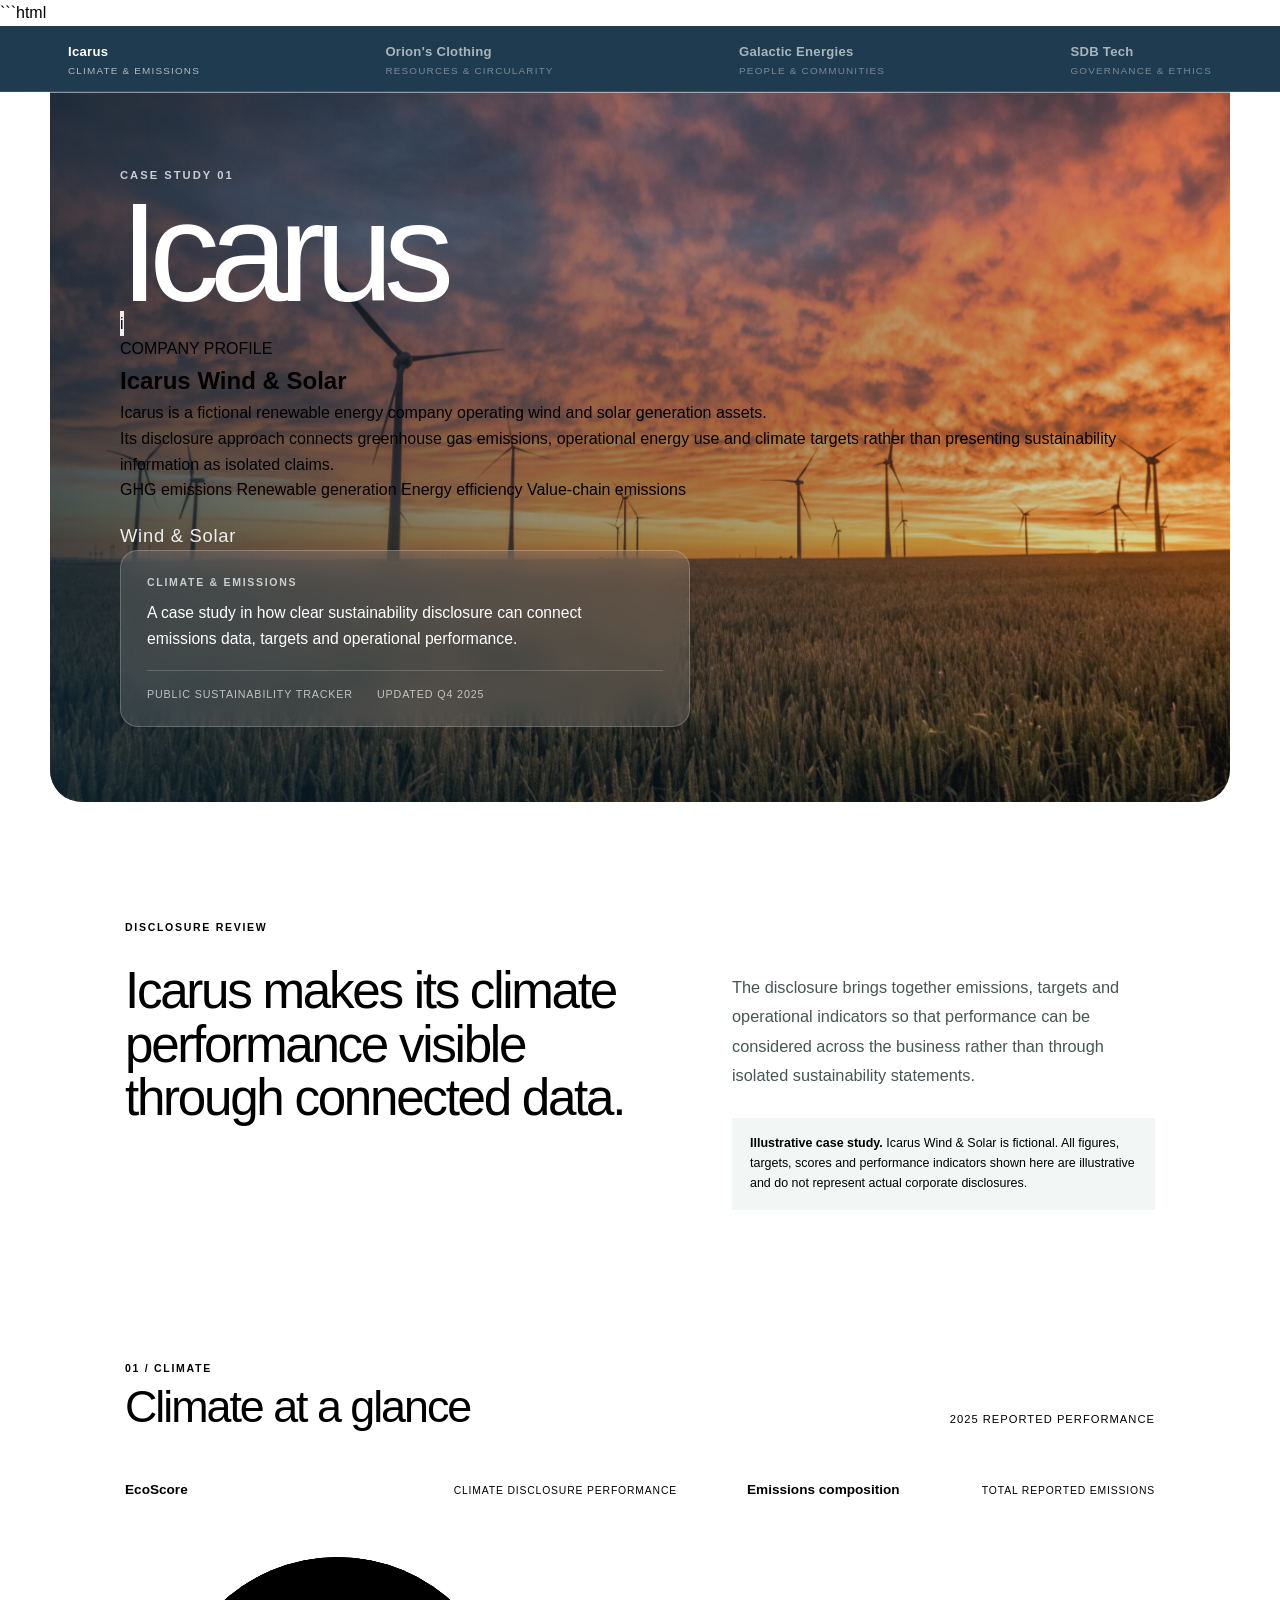
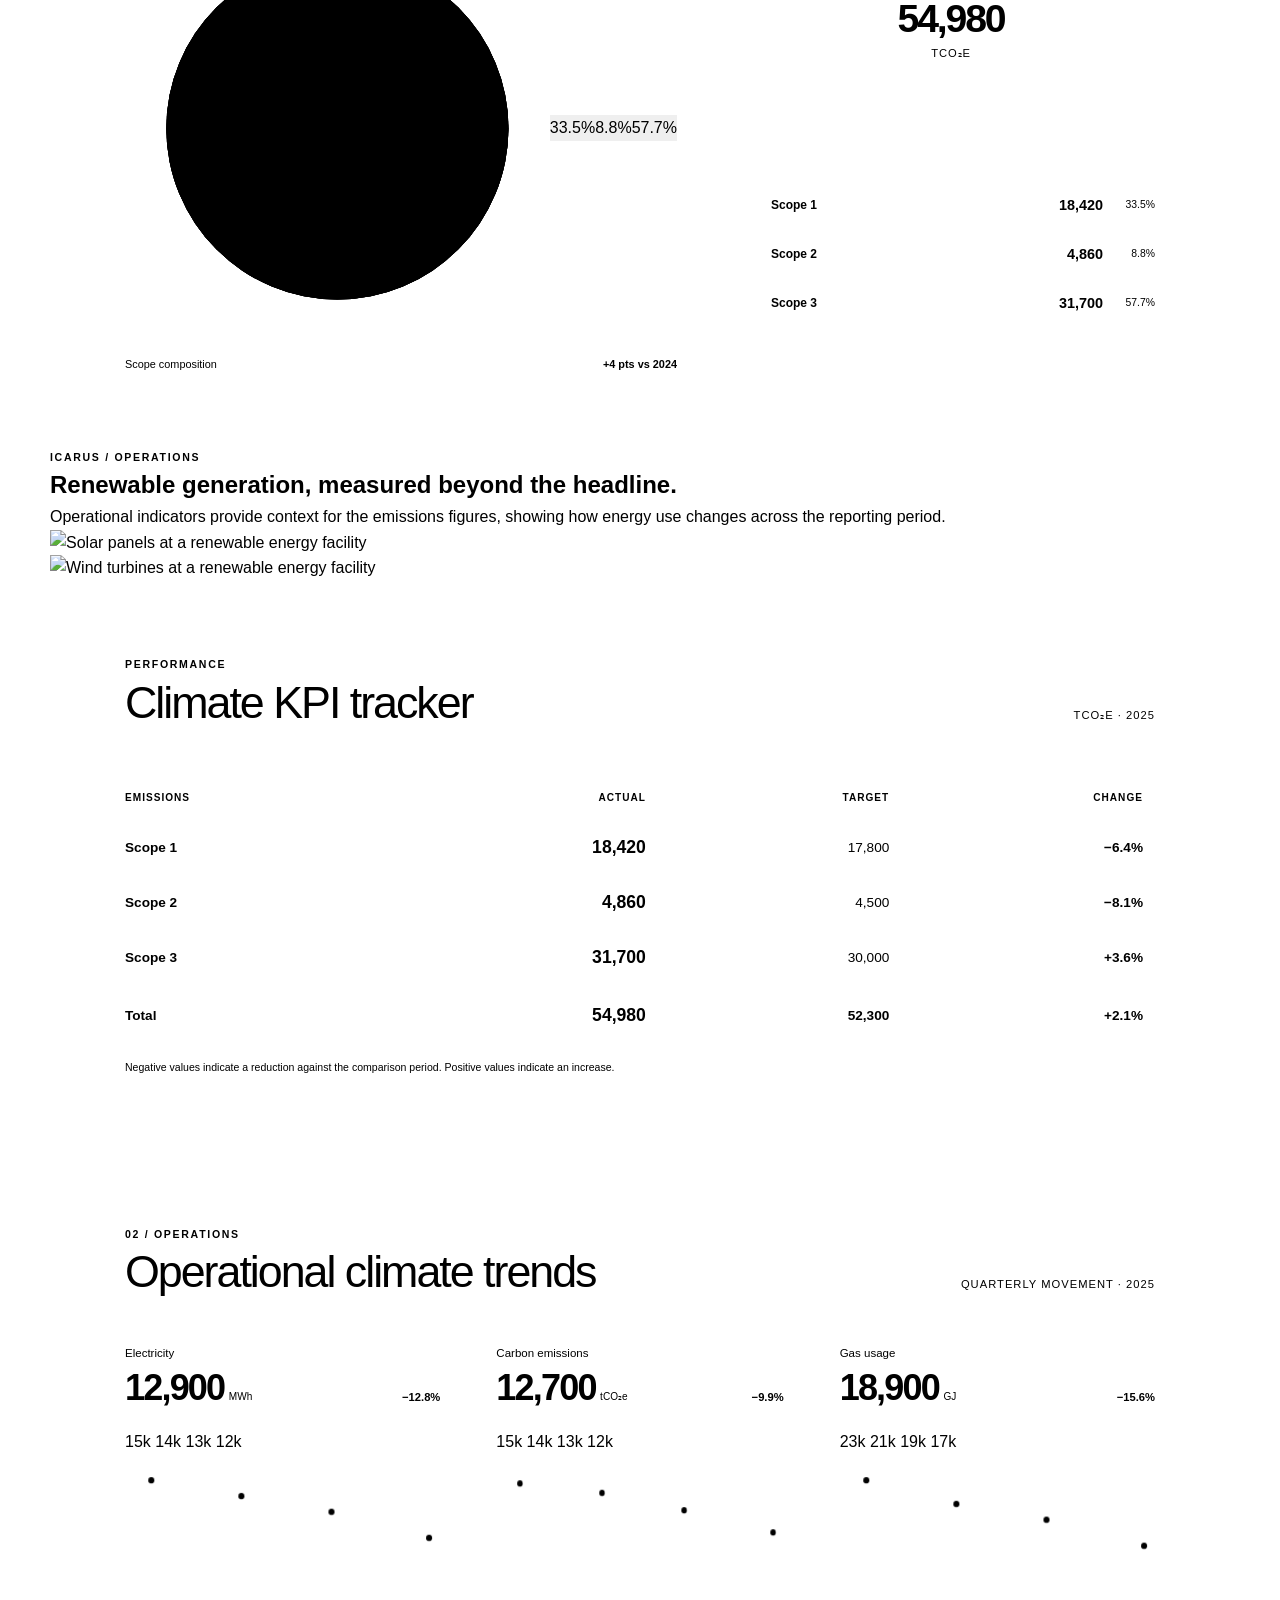
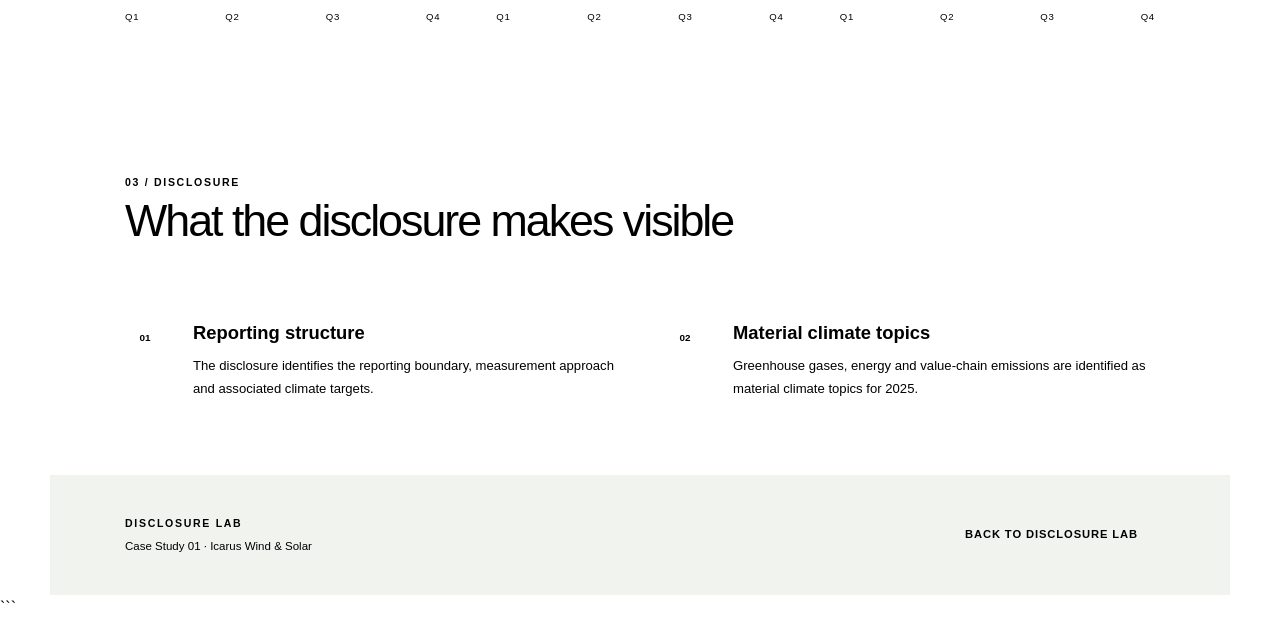
==== commit d374d842: "Rename company-icarusss.html to company-icarus.html" ====
--- a/company-icarus.html
+++ b/company-icarus.html
@@ -5,16 +5,16 @@
     <meta charset="UTF-8">
     <meta name="viewport" content="width=device-width, initial-scale=1.0">
 
-    <title>Icarus Wind & Solar | Disclosure Lab</title>
+    <title>Icarus Wind &amp; Solar | Disclosure Lab</title>
 
     <link rel="stylesheet" href="company-icarus.css">
 </head>
 
 <body>
 
-    <!-- =========================================
-         FIXED CASE STUDY NAVIGATION
-    ========================================== -->
+    <!-- =====================================================
+         CASE STUDY NAVIGATION
+    ====================================================== -->
 
     <nav class="case-study-nav">
 
@@ -22,22 +22,22 @@
 
             <a href="company-icarus.html" class="case-nav-link active">
                 <span>Icarus</span>
-                <small>Climate</small>
+                <small>Climate &amp; Emissions</small>
             </a>
 
             <a href="#" class="case-nav-link">
                 <span>Orion's Clothing</span>
-                <small>Resources</small>
+                <small>Resources &amp; Circularity</small>
             </a>
 
             <a href="#" class="case-nav-link">
                 <span>Galactic Energies</span>
-                <small>People</small>
+                <small>People &amp; Communities</small>
             </a>
 
             <a href="#" class="case-nav-link">
                 <span>SDB Tech</span>
-                <small>Governance</small>
+                <small>Governance &amp; Ethics</small>
             </a>
 
         </div>
@@ -45,845 +45,1065 @@
     </nav>
 
 
-    <!-- =========================================
-         PAGE
-    ========================================== -->
+    <!-- =====================================================
+         ICARUS CASE STUDY
+    ====================================================== -->
 
     <main class="icarus-page">
 
-        <!-- =====================================
-             HERO
-        ====================================== -->
-
-        <section class="icarus-hero">
-
-            <img
-                src="images/icarus-wind-solar.jpg"
-                alt="Wind turbines and solar infrastructure"
-                class="hero-image"
-            >
-
-            <div class="hero-overlay"></div>
-
-            <div class="hero-content">
-
-                <div class="hero-heading">
-
-                    <span class="case-number">CASE STUDY 01</span>
-
-                    <h1>Icarus</h1>
-
-                    <p class="hero-sector">
-                        Wind &amp; Solar
-                    </p>
+        <div class="icarus-card">
+
+
+            <!-- =================================================
+                 HERO
+            ================================================== -->
+
+            <section class="icarus-hero">
+
+                <img
+                    src="images/icarus-wind-solar.jpg"
+                    alt="Wind turbines and solar panels"
+                    class="hero-image"
+                >
+
+                <div class="hero-overlay"></div>
+
+                <div class="hero-content">
+
+                    <div class="hero-heading">
+
+                        <span class="case-number">
+                            CASE STUDY 01
+                        </span>
+
+                        <div class="icarus-title-wrap">
+
+                            <h1 class="icarus-title">
+                                Icarus
+                            </h1>
+
+                            <button
+                                class="title-info-trigger"
+                                aria-label="More information about Icarus"
+                                type="button">
+                                i
+                            </button>
+
+                            <div class="icarus-tooltip">
+
+                                <span class="tooltip-label">
+                                    COMPANY PROFILE
+                                </span>
+
+                                <h2>
+                                    Icarus Wind &amp; Solar
+                                </h2>
+
+                                <p>
+                                    Icarus is a fictional renewable energy
+                                    company operating wind and solar
+                                    generation assets.
+                                </p>
+
+                                <p>
+                                    Its disclosure approach connects
+                                    greenhouse gas emissions, operational
+                                    energy use and climate targets rather
+                                    than presenting sustainability information
+                                    as isolated claims.
+                                </p>
+
+                                <div class="tooltip-topics">
+
+                                    <span>GHG emissions</span>
+                                    <span>Renewable generation</span>
+                                    <span>Energy efficiency</span>
+                                    <span>Value-chain emissions</span>
+
+                                </div>
+
+                            </div>
+
+                        </div>
+
+                        <p class="hero-sector">
+                            Wind &amp; Solar
+                        </p>
+
+                    </div>
+
+
+                    <div class="hero-information">
+
+                        <div class="hero-information-inner">
+
+                            <span class="information-label">
+                                Climate &amp; Emissions
+                            </span>
+
+                            <p>
+                                A case study in how clear sustainability
+                                disclosure can connect emissions data,
+                                targets and operational performance.
+                            </p>
+
+                            <div class="hero-meta">
+
+                                <span>
+                                    Public sustainability tracker
+                                </span>
+
+                                <span>
+                                    Updated Q4 2025
+                                </span>
+
+                            </div>
+
+                        </div>
+
+                    </div>
 
                 </div>
 
-
-                <div class="hero-information">
-
-                    <div class="hero-information-inner">
-
-                        <span class="information-label">
-                            Climate &amp; Emissions
+            </section>
+
+
+            <!-- =================================================
+                 REPORT SHEET
+            ================================================== -->
+
+            <div class="icarus-sheet">
+
+
+                <!-- =============================================
+                     INTRODUCTION
+                ============================================== -->
+
+                <section class="report-introduction">
+
+                    <div class="section-kicker">
+                        DISCLOSURE REVIEW
+                    </div>
+
+                    <div class="introduction-grid">
+
+                        <div>
+
+                            <h2>
+                                Icarus makes its climate performance
+                                visible through connected data.
+                            </h2>
+
+                        </div>
+
+                        <div class="introduction-copy">
+
+                            <p>
+                                The disclosure brings together emissions,
+                                targets and operational indicators so that
+                                performance can be considered across the
+                                business rather than through isolated
+                                sustainability statements.
+                            </p>
+
+                            <div class="data-notice">
+
+                                <strong>Illustrative case study.</strong>
+
+                                Icarus Wind &amp; Solar is fictional.
+                                All figures, targets, scores and performance
+                                indicators shown here are illustrative and
+                                do not represent actual corporate disclosures.
+
+                            </div>
+
+                        </div>
+
+                    </div>
+
+                </section>
+
+
+                <!-- =============================================
+                     CLIMATE AT A GLANCE
+                ============================================== -->
+
+                <section class="report-section climate-section">
+
+                    <div class="section-heading-row">
+
+                        <div>
+
+                            <span class="section-kicker">
+                                01 / CLIMATE
+                            </span>
+
+                            <h2>
+                                Climate at a glance
+                            </h2>
+
+                        </div>
+
+                        <p>
+                            2025 reported performance
+                        </p>
+
+                    </div>
+
+
+                    <div class="climate-dashboard">
+
+
+                        <!-- =====================================
+                             ECOSCORE
+                        ====================================== -->
+
+                        <div class="ecoscore-area">
+
+                            <div class="visual-label">
+
+                                <span>
+                                    EcoScore
+                                </span>
+
+                                <small>
+                                    Climate disclosure performance
+                                </small>
+
+                            </div>
+
+
+                            <div class="ecoscore-layout">
+
+                                <div class="ecoscore-container">
+
+                                    <svg
+                                        class="ecoscore-svg"
+                                        viewBox="0 0 360 360"
+                                        aria-label="EcoScore showing Scope 1, Scope 2 and Scope 3 emissions composition">
+
+                                        <circle
+                                            class="eco-track"
+                                            cx="180"
+                                            cy="180"
+                                            r="145">
+                                        </circle>
+
+                                        <circle
+                                            class="eco-segment eco-segment-1"
+                                            cx="180"
+                                            cy="180"
+                                            r="145"
+                                            data-scope="scope1">
+                                        </circle>
+
+                                        <circle
+                                            class="eco-segment eco-segment-2"
+                                            cx="180"
+                                            cy="180"
+                                            r="145"
+                                            data-scope="scope2">
+                                        </circle>
+
+                                        <circle
+                                            class="eco-segment eco-segment-3"
+                                            cx="180"
+                                            cy="180"
+                                            r="145"
+                                            data-scope="scope3">
+                                        </circle>
+
+                                    </svg>
+
+
+                                    <div class="ecoscore-centre">
+
+                                        <span class="ecoscore-number">
+                                            70
+                                        </span>
+
+                                        <span class="ecoscore-unit">
+                                            /100
+                                        </span>
+
+                                        <span class="ecoscore-label">
+                                            EcoScore
+                                        </span>
+
+                                    </div>
+
+
+                                    <button
+                                        class="eco-hotspot hotspot-1"
+                                        data-scope="scope1"
+                                        aria-label="Scope 1">
+                                        33.5%
+                                    </button>
+
+                                    <button
+                                        class="eco-hotspot hotspot-2"
+                                        data-scope="scope2"
+                                        aria-label="Scope 2">
+                                        8.8%
+                                    </button>
+
+                                    <button
+                                        class="eco-hotspot hotspot-3"
+                                        data-scope="scope3"
+                                        aria-label="Scope 3">
+                                        57.7%
+                                    </button>
+
+                                </div>
+
+
+                                <div class="scope-information">
+
+                                    <div
+                                        class="scope-hover-card"
+                                        data-scope-info="scope1">
+
+                                        <span>Scope 1</span>
+
+                                        <strong>
+                                            18,420
+                                        </strong>
+
+                                        <small>
+                                            tCO₂e
+                                        </small>
+
+                                        <p>
+                                            Direct greenhouse gas emissions
+                                            from sources controlled by Icarus.
+                                        </p>
+
+                                        <em>
+                                            33.5% of total emissions
+                                        </em>
+
+                                    </div>
+
+
+                                    <div
+                                        class="scope-hover-card"
+                                        data-scope-info="scope2">
+
+                                        <span>Scope 2</span>
+
+                                        <strong>
+                                            4,860
+                                        </strong>
+
+                                        <small>
+                                            tCO₂e
+                                        </small>
+
+                                        <p>
+                                            Indirect emissions associated with
+                                            purchased electricity and energy.
+                                        </p>
+
+                                        <em>
+                                            8.8% of total emissions
+                                        </em>
+
+                                    </div>
+
+
+                                    <div
+                                        class="scope-hover-card"
+                                        data-scope-info="scope3">
+
+                                        <span>Scope 3</span>
+
+                                        <strong>
+                                            31,700
+                                        </strong>
+
+                                        <small>
+                                            tCO₂e
+                                        </small>
+
+                                        <p>
+                                            Value-chain emissions associated
+                                            with activities outside Icarus's
+                                            direct operational control.
+                                        </p>
+
+                                        <em>
+                                            57.7% of total emissions
+                                        </em>
+
+                                    </div>
+
+                                </div>
+
+                            </div>
+
+
+                            <div class="ecoscore-footer">
+
+                                <span>
+                                    Scope composition
+                                </span>
+
+                                <strong>
+                                    +4 pts vs 2024
+                                </strong>
+
+                            </div>
+
+                        </div>
+
+
+                        <!-- =====================================
+                             EMISSIONS COMPOSITION
+                        ====================================== -->
+
+                        <div class="emissions-area">
+
+                            <div class="visual-label">
+
+                                <span>
+                                    Emissions composition
+                                </span>
+
+                                <small>
+                                    Total reported emissions
+                                </small>
+
+                            </div>
+
+
+                            <div class="emissions-visual">
+
+                                <div class="scope-donut">
+
+                                    <div class="donut-centre">
+
+                                        <strong>
+                                            54,980
+                                        </strong>
+
+                                        <span>
+                                            tCO₂e
+                                        </span>
+
+                                    </div>
+
+                                </div>
+
+
+                                <div class="scope-breakdown">
+
+                                    <button
+                                        class="scope-item"
+                                        data-scope="scope1">
+
+                                        <span class="scope-marker scope-marker-1"></span>
+
+                                        <span class="scope-name">
+                                            Scope 1
+                                        </span>
+
+                                        <strong>
+                                            18,420
+                                        </strong>
+
+                                        <small>
+                                            33.5%
+                                        </small>
+
+                                    </button>
+
+
+                                    <button
+                                        class="scope-item"
+                                        data-scope="scope2">
+
+                                        <span class="scope-marker scope-marker-2"></span>
+
+                                        <span class="scope-name">
+                                            Scope 2
+                                        </span>
+
+                                        <strong>
+                                            4,860
+                                        </strong>
+
+                                        <small>
+                                            8.8%
+                                        </small>
+
+                                    </button>
+
+
+                                    <button
+                                        class="scope-item"
+                                        data-scope="scope3">
+
+                                        <span class="scope-marker scope-marker-3"></span>
+
+                                        <span class="scope-name">
+                                            Scope 3
+                                        </span>
+
+                                        <strong>
+                                            31,700
+                                        </strong>
+
+                                        <small>
+                                            57.7%
+                                        </small>
+
+                                    </button>
+
+                                </div>
+
+                            </div>
+
+                        </div>
+
+                    </div>
+
+                </section>
+
+
+                <!-- =============================================
+                     IMAGE STRIP
+                ============================================== -->
+
+                <section class="image-section">
+
+                    <div class="image-section-copy">
+
+                        <span class="section-kicker">
+                            ICARUS / OPERATIONS
                         </span>
 
+                        <h2>
+                            Renewable generation,
+                            measured beyond the headline.
+                        </h2>
+
                         <p>
-                            Icarus is a fictional renewable energy company used
-                            to examine how sustainability disclosure can connect
-                            emissions, targets and operational performance.
+                            Operational indicators provide context for the
+                            emissions figures, showing how energy use changes
+                            across the reporting period.
                         </p>
 
-                        <div class="hero-meta">
-
-                            <span>
-                                Public sustainability tracker
+                    </div>
+
+
+                    <div class="image-strip">
+
+                        <figure class="report-image image-large">
+
+                            <img
+                                src="images/icarus-solar.jpg"
+                                alt="Solar panels at a renewable energy facility"
+                            >
+
+                        </figure>
+
+
+                        <figure class="report-image image-small">
+
+                            <img
+                                src="images/icarus-wind.jpg"
+                                alt="Wind turbines at a renewable energy facility"
+                            >
+
+                        </figure>
+
+                    </div>
+
+                </section>
+
+
+                <!-- =============================================
+                     KPI TRACKER
+                ============================================== -->
+
+                <section class="report-section kpi-section">
+
+                    <div class="section-heading-row">
+
+                        <div>
+
+                            <span class="section-kicker">
+                                PERFORMANCE
                             </span>
 
-                            <span>
-                                Last updated Q4 2025
+                            <h2>
+                                Climate KPI tracker
+                            </h2>
+
+                        </div>
+
+                        <p>
+                            tCO₂e · 2025
+                        </p>
+
+                    </div>
+
+
+                    <div class="kpi-table-wrapper">
+
+                        <table class="kpi-table">
+
+                            <thead>
+
+                                <tr>
+                                    <th>Emissions</th>
+                                    <th>Actual</th>
+                                    <th>Target</th>
+                                    <th>Change</th>
+                                </tr>
+
+                            </thead>
+
+                            <tbody>
+
+                                <tr>
+                                    <th>Scope 1</th>
+                                    <td>18,420</td>
+                                    <td>17,800</td>
+                                    <td class="negative">−6.4%</td>
+                                </tr>
+
+                                <tr>
+                                    <th>Scope 2</th>
+                                    <td>4,860</td>
+                                    <td>4,500</td>
+                                    <td class="negative">−8.1%</td>
+                                </tr>
+
+                                <tr>
+                                    <th>Scope 3</th>
+                                    <td>31,700</td>
+                                    <td>30,000</td>
+                                    <td class="positive">+3.6%</td>
+                                </tr>
+
+                                <tr class="total-row">
+                                    <th>Total</th>
+                                    <td>54,980</td>
+                                    <td>52,300</td>
+                                    <td class="positive">+2.1%</td>
+                                </tr>
+
+                            </tbody>
+
+                        </table>
+
+                        <p class="table-note">
+                            Negative values indicate a reduction against the
+                            comparison period. Positive values indicate an
+                            increase.
+                        </p>
+
+                    </div>
+
+                </section>
+
+
+                <!-- =============================================
+                     OPERATIONAL TRENDS
+                ============================================== -->
+
+                <section class="report-section trends-section">
+
+                    <div class="section-heading-row">
+
+                        <div>
+
+                            <span class="section-kicker">
+                                02 / OPERATIONS
                             </span>
 
+                            <h2>
+                                Operational climate trends
+                            </h2>
+
                         </div>
 
-                    </div>
-
-                </div>
-
-            </div>
-
-        </section>
-
-
-        <!-- =====================================
-             WHITE REPORT SHEET
-        ====================================== -->
-
-        <div class="icarus-sheet">
-
-
-            <!-- =================================
-                 INTRODUCTION
-            ================================== -->
-
-            <section class="report-introduction">
-
-                <div class="section-kicker">
-                    DISCLOSURE REVIEW
-                </div>
-
-                <div class="introduction-grid">
-
-                    <div>
-                        <h2>
-                            Climate performance is easier to understand
-                            when the numbers tell the same story.
-                        </h2>
-                    </div>
-
-                    <div class="introduction-copy">
-
                         <p>
-                            Icarus presents its climate information through
-                            emissions data, targets and operational indicators.
-                            The disclosure makes it possible to move from a
-                            headline sustainability claim to the underlying
-                            performance measures.
+                            Quarterly movement · 2025
                         </p>
 
-                        <p class="data-notice">
-                            <strong>Illustrative case study.</strong>
-                            Icarus Wind &amp; Solar is fictional. All figures,
-                            targets, scores and performance indicators on this
-                            page are illustrative and do not represent actual
-                            corporate disclosures.
-                        </p>
-
-                    </div>
-
-                </div>
-
-            </section>
-
-
-            <!-- =================================
-                 CLIMATE AT A GLANCE
-            ================================== -->
-
-            <section class="report-section climate-section">
-
-                <div class="section-heading-row">
-
-                    <div>
-                        <span class="section-kicker">
-                            01 / CLIMATE
-                        </span>
-
-                        <h2>
-                            Climate at a glance
-                        </h2>
-                    </div>
-
-                    <p>
-                        2025 reported performance
-                    </p>
-
-                </div>
-
-
-                <div class="climate-dashboard">
-
-
-                    <!-- ECO SCORE -->
-
-                    <div class="ecoscore-area">
-
-                        <div class="visual-label">
-                            <span>EcoScore</span>
-                            <small>Climate disclosure performance</small>
-                        </div>
-
-                        <div class="ecoscore-container">
-
-                            <div class="ecoscore-ring" id="ecoScoreRing">
-
-                                <button
-                                    class="eco-scope eco-scope-1"
-                                    data-scope="scope1"
-                                    aria-label="View Scope 1 information">
-                                </button>
-
-                                <button
-                                    class="eco-scope eco-scope-2"
-                                    data-scope="scope2"
-                                    aria-label="View Scope 2 information">
-                                </button>
-
-                                <button
-                                    class="eco-scope eco-scope-3"
-                                    data-scope="scope3"
-                                    aria-label="View Scope 3 information">
-                                </button>
-
-                                <div class="ecoscore-centre">
-
-                                    <span class="ecoscore-number">
-                                        70
+                    </div>
+
+
+                    <div class="trends-grid">
+
+
+                        <!-- ELECTRICITY -->
+
+                        <article class="trend">
+
+                            <div class="trend-header">
+
+                                <div>
+
+                                    <span>
+                                        Electricity
                                     </span>
 
-                                    <span class="ecoscore-unit">
-                                        /100
+                                    <strong>
+                                        12,900
+                                    </strong>
+
+                                    <small>
+                                        MWh
+                                    </small>
+
+                                </div>
+
+                                <b>
+                                    −12.8%
+                                </b>
+
+                            </div>
+
+
+                            <div class="chart-wrapper">
+
+                                <div class="y-axis-labels">
+                                    <span>15k</span>
+                                    <span>14k</span>
+                                    <span>13k</span>
+                                    <span>12k</span>
+                                </div>
+
+                                <svg
+                                    class="trend-chart"
+                                    viewBox="0 0 420 190"
+                                    preserveAspectRatio="none">
+
+                                    <line
+                                        x1="30"
+                                        y1="20"
+                                        x2="30"
+                                        y2="165"
+                                        class="axis-line">
+                                    </line>
+
+                                    <line
+                                        x1="30"
+                                        y1="165"
+                                        x2="410"
+                                        y2="165"
+                                        class="axis-line">
+                                    </line>
+
+                                    <line x1="30" y1="55" x2="410" y2="55" class="trend-grid-line"></line>
+                                    <line x1="30" y1="92" x2="410" y2="92" class="trend-grid-line"></line>
+                                    <line x1="30" y1="128" x2="410" y2="128" class="trend-grid-line"></line>
+
+                                    <polyline
+                                        points="35,32 155,52 275,72 405,105"
+                                        class="trend-line">
+                                    </polyline>
+
+                                    <circle cx="35" cy="32" r="4" class="trend-point"></circle>
+                                    <circle cx="155" cy="52" r="4" class="trend-point"></circle>
+                                    <circle cx="275" cy="72" r="4" class="trend-point"></circle>
+                                    <circle cx="405" cy="105" r="4" class="trend-point"></circle>
+
+                                </svg>
+
+                            </div>
+
+                            <div class="chart-labels">
+                                <span>Q1</span>
+                                <span>Q2</span>
+                                <span>Q3</span>
+                                <span>Q4</span>
+                            </div>
+
+                        </article>
+
+
+                        <!-- CARBON -->
+
+                        <article class="trend">
+
+                            <div class="trend-header">
+
+                                <div>
+
+                                    <span>
+                                        Carbon emissions
                                     </span>
 
-                                    <span class="ecoscore-label">
-                                        EcoScore
-                                    </span>
-
-                                </div>
-
-                            </div>
-
-
-                            <!-- SCOPE INFORMATION -->
-
-                            <div class="scope-information">
-
-                                <div
-                                    class="scope-hover-card"
-                                    data-scope-info="scope1">
-
-                                    <span>Scope 1</span>
-
                                     <strong>
-                                        18,420
+                                        12,700
                                     </strong>
 
                                     <small>
                                         tCO₂e
                                     </small>
 
-                                    <p>
-                                        Direct greenhouse gas emissions from
-                                        sources controlled by Icarus.
-                                    </p>
-
-                                    <em>
-                                        33.5% of total emissions
-                                    </em>
-
                                 </div>
 
-
-                                <div
-                                    class="scope-hover-card"
-                                    data-scope-info="scope2">
-
-                                    <span>Scope 2</span>
+                                <b>
+                                    −9.9%
+                                </b>
+
+                            </div>
+
+
+                            <div class="chart-wrapper">
+
+                                <div class="y-axis-labels">
+                                    <span>15k</span>
+                                    <span>14k</span>
+                                    <span>13k</span>
+                                    <span>12k</span>
+                                </div>
+
+                                <svg
+                                    class="trend-chart"
+                                    viewBox="0 0 420 190"
+                                    preserveAspectRatio="none">
+
+                                    <line
+                                        x1="30"
+                                        y1="20"
+                                        x2="30"
+                                        y2="165"
+                                        class="axis-line">
+                                    </line>
+
+                                    <line
+                                        x1="30"
+                                        y1="165"
+                                        x2="410"
+                                        y2="165"
+                                        class="axis-line">
+                                    </line>
+
+                                    <line x1="30" y1="55" x2="410" y2="55" class="trend-grid-line"></line>
+                                    <line x1="30" y1="92" x2="410" y2="92" class="trend-grid-line"></line>
+                                    <line x1="30" y1="128" x2="410" y2="128" class="trend-grid-line"></line>
+
+                                    <polyline
+                                        points="35,36 155,48 275,70 405,98"
+                                        class="trend-line">
+                                    </polyline>
+
+                                    <circle cx="35" cy="36" r="4" class="trend-point"></circle>
+                                    <circle cx="155" cy="48" r="4" class="trend-point"></circle>
+                                    <circle cx="275" cy="70" r="4" class="trend-point"></circle>
+                                    <circle cx="405" cy="98" r="4" class="trend-point"></circle>
+
+                                </svg>
+
+                            </div>
+
+                            <div class="chart-labels">
+                                <span>Q1</span>
+                                <span>Q2</span>
+                                <span>Q3</span>
+                                <span>Q4</span>
+                            </div>
+
+                        </article>
+
+
+                        <!-- GAS -->
+
+                        <article class="trend">
+
+                            <div class="trend-header">
+
+                                <div>
+
+                                    <span>
+                                        Gas usage
+                                    </span>
 
                                     <strong>
-                                        4,860
+                                        18,900
                                     </strong>
 
                                     <small>
-                                        tCO₂e
+                                        GJ
                                     </small>
 
-                                    <p>
-                                        Indirect emissions associated with
-                                        purchased electricity and energy.
-                                    </p>
-
-                                    <em>
-                                        8.8% of total emissions
-                                    </em>
-
                                 </div>
 
-
-                                <div
-                                    class="scope-hover-card"
-                                    data-scope-info="scope3">
-
-                                    <span>Scope 3</span>
-
-                                    <strong>
-                                        31,700
-                                    </strong>
-
-                                    <small>
-                                        tCO₂e
-                                    </small>
-
-                                    <p>
-                                        Value-chain emissions associated with
-                                        activities outside Icarus's direct
-                                        operational control.
-                                    </p>
-
-                                    <em>
-                                        57.7% of total emissions
-                                    </em>
-
+                                <b>
+                                    −15.6%
+                                </b>
+
+                            </div>
+
+
+                            <div class="chart-wrapper">
+
+                                <div class="y-axis-labels">
+                                    <span>23k</span>
+                                    <span>21k</span>
+                                    <span>19k</span>
+                                    <span>17k</span>
                                 </div>
 
-                            </div>
+                                <svg
+                                    class="trend-chart"
+                                    viewBox="0 0 420 190"
+                                    preserveAspectRatio="none">
+
+                                    <line
+                                        x1="30"
+                                        y1="20"
+                                        x2="30"
+                                        y2="165"
+                                        class="axis-line">
+                                    </line>
+
+                                    <line
+                                        x1="30"
+                                        y1="165"
+                                        x2="410"
+                                        y2="165"
+                                        class="axis-line">
+                                    </line>
+
+                                    <line x1="30" y1="55" x2="410" y2="55" class="trend-grid-line"></line>
+                                    <line x1="30" y1="92" x2="410" y2="92" class="trend-grid-line"></line>
+                                    <line x1="30" y1="128" x2="410" y2="128" class="trend-grid-line"></line>
+
+                                    <polyline
+                                        points="35,32 155,62 275,82 405,115"
+                                        class="trend-line">
+                                    </polyline>
+
+                                    <circle cx="35" cy="32" r="4" class="trend-point"></circle>
+                                    <circle cx="155" cy="62" r="4" class="trend-point"></circle>
+                                    <circle cx="275" cy="82" r="4" class="trend-point"></circle>
+                                    <circle cx="405" cy="115" r="4" class="trend-point"></circle>
+
+                                </svg>
+
+                            </div>
+
+                            <div class="chart-labels">
+                                <span>Q1</span>
+                                <span>Q2</span>
+                                <span>Q3</span>
+                                <span>Q4</span>
+                            </div>
+
+                        </article>
+
+                    </div>
+
+                </section>
+
+
+                <!-- =============================================
+                     DISCLOSURE
+                ============================================== -->
+
+                <section class="report-section visibility-section">
+
+                    <div class="section-heading-row">
+
+                        <div>
+
+                            <span class="section-kicker">
+                                03 / DISCLOSURE
+                            </span>
+
+                            <h2>
+                                What the disclosure makes visible
+                            </h2>
 
                         </div>
 
-
-                        <div class="ecoscore-footer">
-
-                            <span>
-                                Scope composition shown on outer ring
+                    </div>
+
+
+                    <div class="visibility-grid">
+
+                        <div class="visibility-item">
+
+                            <span class="visibility-icon">
+                                01
                             </span>
 
-                            <strong>
-                                +4 pts vs 2024
-                            </strong>
+                            <div>
+
+                                <h3>
+                                    Reporting structure
+                                </h3>
+
+                                <p>
+                                    The disclosure identifies the reporting
+                                    boundary, measurement approach and
+                                    associated climate targets.
+                                </p>
+
+                            </div>
 
                         </div>
 
-                    </div>
-
-
-                    <!-- EMISSIONS -->
-
-                    <div class="emissions-area">
-
-                        <div class="visual-label">
-                            <span>Emissions composition</span>
-                            <small>Total reported emissions</small>
+
+                        <div class="visibility-item">
+
+                            <span class="visibility-icon">
+                                02
+                            </span>
+
+                            <div>
+
+                                <h3>
+                                    Material climate topics
+                                </h3>
+
+                                <p>
+                                    Greenhouse gases, energy and value-chain
+                                    emissions are identified as material
+                                    climate topics for 2025.
+                                </p>
+
+                            </div>
+
                         </div>
 
-
-                        <div class="emissions-visual">
-
-                            <div class="scope-donut">
-
-                                <div class="donut-centre">
-
-                                    <strong>
-                                        54,980
-                                    </strong>
-
-                                    <span>
-                                        tCO₂e
-                                    </span>
-
-                                </div>
-
-                            </div>
-
-
-                            <div class="scope-breakdown">
-
-                                <button class="scope-item" data-scope="scope1">
-
-                                    <span class="scope-marker scope-marker-1"></span>
-
-                                    <span class="scope-name">
-                                        Scope 1
-                                    </span>
-
-                                    <strong>
-                                        18,420
-                                    </strong>
-
-                                    <small>
-                                        33.5%
-                                    </small>
-
-                                </button>
-
-
-                                <button class="scope-item" data-scope="scope2">
-
-                                    <span class="scope-marker scope-marker-2"></span>
-
-                                    <span class="scope-name">
-                                        Scope 2
-                                    </span>
-
-                                    <strong>
-                                        4,860
-                                    </strong>
-
-                                    <small>
-                                        8.8%
-                                    </small>
-
-                                </button>
-
-
-                                <button class="scope-item" data-scope="scope3">
-
-                                    <span class="scope-marker scope-marker-3"></span>
-
-                                    <span class="scope-name">
-                                        Scope 3
-                                    </span>
-
-                                    <strong>
-                                        31,700
-                                    </strong>
-
-                                    <small>
-                                        57.7%
-                                    </small>
-
-                                </button>
-
-                            </div>
-
-                        </div>
-
-                    </div>
-
-                </div>
-
-            </section>
-
-
-            <!-- =================================
-                 KPI TRACKER
-            ================================== -->
-
-            <section class="report-section kpi-section">
-
-                <div class="section-heading-row">
+                    </div>
+
+                </section>
+
+
+                <!-- =============================================
+                     FOOTER
+                ============================================== -->
+
+                <footer class="report-footer">
 
                     <div>
 
                         <span class="section-kicker">
-                            PERFORMANCE
+                            DISCLOSURE LAB
                         </span>
 
-                        <h2>
-                            Climate KPI tracker
-                        </h2>
-
-                    </div>
-
-                    <p>
-                        Tonnes CO₂e
-                    </p>
-
-                </div>
-
-
-                <div class="kpi-table-wrapper">
-
-                    <table class="kpi-table">
-
-                        <thead>
-
-                            <tr>
-                                <th>Emissions</th>
-                                <th>Actual</th>
-                                <th>Target</th>
-                                <th>Change</th>
-                            </tr>
-
-                        </thead>
-
-                        <tbody>
-
-                            <tr>
-                                <th>Scope 1</th>
-                                <td>18,420</td>
-                                <td>17,800</td>
-                                <td class="negative">−6.4%</td>
-                            </tr>
-
-                            <tr>
-                                <th>Scope 2</th>
-                                <td>4,860</td>
-                                <td>4,500</td>
-                                <td class="negative">−8.1%</td>
-                            </tr>
-
-                            <tr>
-                                <th>Scope 3</th>
-                                <td>31,700</td>
-                                <td>30,000</td>
-                                <td class="positive">+3.6%</td>
-                            </tr>
-
-                            <tr class="total-row">
-                                <th>Total</th>
-                                <td>54,980</td>
-                                <td>52,300</td>
-                                <td class="positive">+2.1%</td>
-                            </tr>
-
-                        </tbody>
-
-                    </table>
-
-                    <p class="table-note">
-                        Negative values indicate a reduction in emissions.
-                        Positive values indicate an increase against the
-                        comparison period.
-                    </p>
-
-                </div>
-
-            </section>
-
-
-            <!-- =================================
-                 OPERATIONAL TRENDS
-            ================================== -->
-
-            <section class="report-section trends-section">
-
-                <div class="section-heading-row">
-
-                    <div>
-
-                        <span class="section-kicker">
-                            02 / OPERATIONS
-                        </span>
-
-                        <h2>
-                            Operational climate trends
-                        </h2>
-
-                    </div>
-
-                    <p>
-                        Quarterly movement · 2025
-                    </p>
-
-                </div>
-
-
-                <div class="trends-grid">
-
-
-                    <!-- ELECTRICITY -->
-
-                    <article class="trend">
-
-                        <div class="trend-header">
-
-                            <div>
-
-                                <span>
-                                    Electricity
-                                </span>
-
-                                <strong>
-                                    12,900
-                                </strong>
-
-                                <small>
-                                    MWh
-                                </small>
-
-                            </div>
-
-                            <b>
-                                −12.8%
-                            </b>
-
-                        </div>
-
-
-                        <svg
-                            class="trend-chart"
-                            viewBox="0 0 400 160"
-                            preserveAspectRatio="none"
-                            aria-label="Electricity consumption trend">
-
-                            <line
-                                x1="0"
-                                y1="130"
-                                x2="400"
-                                y2="130"
-                                class="trend-grid-line">
-                            </line>
-
-                            <line
-                                x1="0"
-                                y1="80"
-                                x2="400"
-                                y2="80"
-                                class="trend-grid-line">
-                            </line>
-
-                            <polyline
-                                points="10,35 135,65 265,95 390,125"
-                                class="trend-line">
-                            </polyline>
-
-                            <circle cx="10" cy="35" r="4" class="trend-point"></circle>
-                            <circle cx="135" cy="65" r="4" class="trend-point"></circle>
-                            <circle cx="265" cy="95" r="4" class="trend-point"></circle>
-                            <circle cx="390" cy="125" r="4" class="trend-point"></circle>
-
-                        </svg>
-
-
-                        <div class="chart-labels">
-                            <span>Q1</span>
-                            <span>Q2</span>
-                            <span>Q3</span>
-                            <span>Q4</span>
-                        </div>
-
-                    </article>
-
-
-                    <!-- CARBON -->
-
-                    <article class="trend">
-
-                        <div class="trend-header">
-
-                            <div>
-
-                                <span>
-                                    Carbon emissions
-                                </span>
-
-                                <strong>
-                                    12,700
-                                </strong>
-
-                                <small>
-                                    tCO₂e
-                                </small>
-
-                            </div>
-
-                            <b>
-                                −9.9%
-                            </b>
-
-                        </div>
-
-
-                        <svg
-                            class="trend-chart"
-                            viewBox="0 0 400 160"
-                            preserveAspectRatio="none"
-                            aria-label="Carbon emissions trend">
-
-                            <line
-                                x1="0"
-                                y1="130"
-                                x2="400"
-                                y2="130"
-                                class="trend-grid-line">
-                            </line>
-
-                            <line
-                                x1="0"
-                                y1="80"
-                                x2="400"
-                                y2="80"
-                                class="trend-grid-line">
-                            </line>
-
-                            <polyline
-                                points="10,30 135,65 265,100 390,120"
-                                class="trend-line">
-                            </polyline>
-
-                            <circle cx="10" cy="30" r="4" class="trend-point"></circle>
-                            <circle cx="135" cy="65" r="4" class="trend-point"></circle>
-                            <circle cx="265" cy="100" r="4" class="trend-point"></circle>
-                            <circle cx="390" cy="120" r="4" class="trend-point"></circle>
-
-                        </svg>
-
-
-                        <div class="chart-labels">
-                            <span>Q1</span>
-                            <span>Q2</span>
-                            <span>Q3</span>
-                            <span>Q4</span>
-                        </div>
-
-                    </article>
-
-
-                    <!-- GAS -->
-
-                    <article class="trend">
-
-                        <div class="trend-header">
-
-                            <div>
-
-                                <span>
-                                    Gas usage
-                                </span>
-
-                                <strong>
-                                    18,900
-                                </strong>
-
-                                <small>
-                                    GJ
-                                </small>
-
-                            </div>
-
-                            <b>
-                                −15.6%
-                            </b>
-
-                        </div>
-
-
-                        <svg
-                            class="trend-chart"
-                            viewBox="0 0 400 160"
-                            preserveAspectRatio="none"
-                            aria-label="Gas usage trend">
-
-                            <line
-                                x1="0"
-                                y1="130"
-                                x2="400"
-                                y2="130"
-                                class="trend-grid-line">
-                            </line>
-
-                            <line
-                                x1="0"
-                                y1="80"
-                                x2="400"
-                                y2="80"
-                                class="trend-grid-line">
-                            </line>
-
-                            <polyline
-                                points="10,30 135,70 265,100 390,125"
-                                class="trend-line">
-                            </polyline>
-
-                            <circle cx="10" cy="30" r="4" class="trend-point"></circle>
-                            <circle cx="135" cy="70" r="4" class="trend-point"></circle>
-                            <circle cx="265" cy="100" r="4" class="trend-point"></circle>
-                            <circle cx="390" cy="125" r="4" class="trend-point"></circle>
-
-                        </svg>
-
-
-                        <div class="chart-labels">
-                            <span>Q1</span>
-                            <span>Q2</span>
-                            <span>Q3</span>
-                            <span>Q4</span>
-                        </div>
-
-                    </article>
-
-                </div>
-
-            </section>
-
-
-            <!-- =================================
-                 WHAT DISCLOSURE MAKES VISIBLE
-            ================================== -->
-
-            <section class="report-section visibility-section">
-
-                <div class="section-heading-row">
-
-                    <div>
-
-                        <span class="section-kicker">
-                            03 / DISCLOSURE
-                        </span>
-
-                        <h2>
-                            What the disclosure makes visible
-                        </h2>
-
-                    </div>
-
-                </div>
-
-
-                <div class="visibility-grid">
-
-                    <div class="visibility-item">
-
-                        <span class="visibility-icon">
-                            01
-                        </span>
-
-                        <div>
-
-                            <h3>
-                                Reporting structure
-                            </h3>
-
-                            <p>
-                                The disclosure identifies the reporting
-                                boundary, measurement approach and associated
-                                climate targets.
-                            </p>
-
-                        </div>
-
-                    </div>
-
-
-                    <div class="visibility-item">
-
-                        <span class="visibility-icon">
-                            02
-                        </span>
-
-                        <div>
-
-                            <h3>
-                                Material climate topics
-                            </h3>
-
-                            <p>
-                                Greenhouse gases, energy and value-chain
-                                emissions are identified as material climate
-                                topics for 2025.
-                            </p>
-
-                        </div>
-
-                    </div>
-
-                </div>
-
-            </section>
-
-
-            <!-- =================================
-                 FOOTER
-            ================================== -->
-
-            <footer class="report-footer">
-
-                <div>
-                    <span class="section-kicker">
-                        DISCLOSURE LAB
-                    </span>
-
-                    <p>
-                        Case Study 01 · Icarus Wind &amp; Solar
-                    </p>
-                </div>
-
-                <a href="dashboard.html">
-                    Back to Disclosure Lab
-                </a>
-
-            </footer>
-
+                        <p>
+                            Case Study 01 · Icarus Wind &amp; Solar
+                        </p>
+
+                    </div>
+
+                    <a href="dashboard.html">
+                        Back to Disclosure Lab
+                    </a>
+
+                </footer>
+
+            </div>
 
         </div>
 
--- a/company-icarus.css
+++ b/company-icarus.css
@@ -1,35 +1,42 @@
+```css
 /* =========================================================
    ICARUS WIND & SOLAR
-   CLIMATE & EMISSIONS CASE STUDY
-   Corporate disclosure dashboard
-   ========================================================= */
+   Climate & Emissions Case Study
+========================================================= */
+
+
+/* =========================================================
+   VARIABLES
+========================================================= */
 
 :root {
-    --icarus-deep: #183b38;
-    --icarus-green: #3f7465;
-    --icarus-mid: #6d9788;
-    --icarus-sage: #dce9e2;
-    --icarus-pale: #edf3ef;
-    --icarus-gold: #c39a4b;
-    --icarus-gold-pale: #eee1c5;
-
-    --ink: #233331;
-    --muted: #697674;
-    --line: #d9e0dc;
-
-    --paper: #f6f5f0;
+    --icarus-blue: #102f46;
+    --icarus-blue-deep: #0b2437;
+
+    --icarus-green: #5f8f7d;
+    --icarus-green-dark: #416f60;
+    --icarus-green-light: #dbe8e1;
+
+    --icarus-gold: #c6a15b;
+
+    --sheet: #f8f8f5;
     --white: #ffffff;
 
-    --negative: #3f7465;
-    --positive: #a75d4e;
-
-    --shadow: 0 8px 25px rgba(24, 59, 56, 0.055);
-    --shadow-hover: 0 14px 34px rgba(24, 59, 56, 0.11);
-}
+    --ink: #20302d;
+    --muted: #687570;
+
+    --line: #dce3df;
+    --line-dark: #cbd5d0;
+
+    --positive: #b36b58;
+
+    --shadow: 0 24px 70px rgba(4, 22, 34, 0.18);
+}
+
 
 /* =========================================================
    RESET
-   ========================================================= */
+========================================================= */
 
 * {
     box-sizing: border-box;
@@ -42,10 +49,19 @@
 }
 
 body {
-    background: var(--paper);
+    background: var(--icarus-blue);
     color: var(--ink);
     font-family: Arial, Helvetica, sans-serif;
-    line-height: 1.5;
+    line-height: 1.6;
+}
+
+button,
+a {
+    font: inherit;
+}
+
+button {
+    border: 0;
 }
 
 a {
@@ -53,391 +69,525 @@
     text-decoration: none;
 }
 
-button {
-    font: inherit;
-}
-
-
-/* =========================================================
-   PAGE
-   ========================================================= */
+
+/* =========================================================
+   CASE STUDY NAVIGATION
+========================================================= */
+
+.case-study-nav {
+    position: sticky;
+    top: 0;
+    z-index: 1000;
+
+    width: 100%;
+
+    background: rgba(16, 47, 70, 0.94);
+    backdrop-filter: blur(12px);
+    -webkit-backdrop-filter: blur(12px);
+
+    border-bottom: 1px solid rgba(255, 255, 255, 0.12);
+}
+
+.nav-inner {
+    width: min(1180px, calc(100% - 40px));
+    margin: 0 auto;
+
+    display: flex;
+    align-items: stretch;
+    justify-content: space-between;
+}
+
+.case-nav-link {
+    position: relative;
+
+    padding: 15px 18px 13px;
+
+    color: rgba(255, 255, 255, 0.62);
+
+    transition:
+        color 0.25s ease,
+        opacity 0.25s ease;
+}
+
+.case-nav-link span {
+    display: block;
+
+    font-size: 0.82rem;
+    font-weight: 600;
+    letter-spacing: 0.02em;
+}
+
+.case-nav-link small {
+    display: block;
+
+    margin-top: 1px;
+
+    font-size: 0.62rem;
+    text-transform: uppercase;
+    letter-spacing: 0.12em;
+
+    opacity: 0.65;
+}
+
+.case-nav-link:hover {
+    color: rgba(255, 255, 255, 0.95);
+}
+
+.case-nav-link.active {
+    color: #ffffff;
+}
+
+.case-nav-link.active::after {
+    content: "";
+
+    position: absolute;
+    left: 18px;
+    right: 18px;
+    bottom: 0;
+
+    height: 3px;
+
+    background: var(--icarus-green);
+    border-radius: 3px 3px 0 0;
+}
+
+
+/* =========================================================
+   MAIN PAGE
+========================================================= */
 
 .icarus-page {
-    width: min(1280px, 92%);
-    margin: 0 auto;
-    padding: 28px 0 65px;
-}
-
-
-/* =========================================================
-   NAVIGATION
-   ========================================================= */
-
-.icarus-nav {
-    display: flex;
-    align-items: center;
-    justify-content: space-between;
-    padding-bottom: 22px;
-    border-bottom: 1px solid var(--line);
-}
-
-.icarus-nav a {
-    color: var(--muted);
-    font-size: 0.75rem;
-    font-weight: 700;
-    letter-spacing: 0.08em;
-    text-transform: uppercase;
-    transition: color 0.2s ease;
-}
-
-.icarus-nav a:hover {
-    color: var(--icarus-deep);
+    width: 100%;
 }
 
 
 /* =========================================================
    HERO
-   ========================================================= */
+========================================================= */
 
 .icarus-hero {
     position: relative;
-    min-height: 350px;
-    display: flex;
-    align-items: flex-end;
-
-    margin-top: 24px;
-    padding: 52px;
-
-    overflow: visible;
-
-    background-image:
+
+    width: min(1180px, calc(100% - 40px));
+    min-height: 560px;
+
+    margin: 0 auto;
+
+    overflow: hidden;
+
+    border-radius: 0 0 32px 32px;
+
+    box-shadow: var(--shadow);
+}
+
+.hero-image {
+    position: absolute;
+    inset: 0;
+
+    width: 100%;
+    height: 100%;
+
+    object-fit: cover;
+
+    filter: saturate(0.95) contrast(0.98);
+
+    transform: scale(1.015);
+
+    animation: heroReveal 1.2s ease both;
+}
+
+.hero-overlay {
+    position: absolute;
+    inset: 0;
+
+    background:
         linear-gradient(
             90deg,
-            rgba(24, 59, 56, 0.93) 0%,
-            rgba(24, 59, 56, 0.78) 46%,
-            rgba(24, 59, 56, 0.30) 100%
-        ),
-        url("images/icarus-wind-solar.jpg");
-
-    background-size: cover;
-    background-position: center;
-
-    border-radius: 4px;
+            rgba(10, 38, 55, 0.72) 0%,
+            rgba(10, 38, 55, 0.42) 42%,
+            rgba(10, 38, 55, 0.10) 100%
+        );
 }
 
 .hero-content {
     position: relative;
     z-index: 2;
-    max-width: 750px;
-    color: var(--white);
-}
-
-.case-label {
+
+    min-height: 560px;
+
+    padding: 75px 70px;
+
+    display: flex;
+    flex-direction: column;
+    justify-content: space-between;
+}
+
+.case-number {
     display: inline-block;
-    margin-bottom: 14px;
-
-    color: var(--icarus-gold-pale);
-    font-size: 0.68rem;
+
+    margin-bottom: 10px;
+
+    color: rgba(255, 255, 255, 0.75);
+
+    font-size: 0.7rem;
     font-weight: 700;
-    letter-spacing: 0.17em;
+    letter-spacing: 0.18em;
     text-transform: uppercase;
 }
 
-.icarus-title-wrap {
+.hero-heading h1 {
+    color: #ffffff;
+
+    font-size: clamp(4.5rem, 11vw, 9rem);
+    font-weight: 500;
+    line-height: 0.82;
+    letter-spacing: -0.07em;
+}
+
+.hero-sector {
+    margin-top: 18px;
+
+    color: rgba(255, 255, 255, 0.9);
+
+    font-size: 1.15rem;
+    letter-spacing: 0.04em;
+}
+
+.hero-information {
+    width: min(570px, 100%);
+}
+
+.hero-information-inner {
+    padding: 23px 26px;
+
+    background: rgba(255, 255, 255, 0.13);
+
+    border: 1px solid rgba(255, 255, 255, 0.22);
+
+    border-radius: 18px;
+
+    backdrop-filter: blur(13px);
+    -webkit-backdrop-filter: blur(13px);
+
+    color: #ffffff;
+}
+
+.information-label {
+    display: block;
+
+    margin-bottom: 9px;
+
+    color: rgba(255, 255, 255, 0.72);
+
+    font-size: 0.66rem;
+    font-weight: 700;
+    letter-spacing: 0.16em;
+    text-transform: uppercase;
+}
+
+.hero-information p {
+    max-width: 500px;
+
+    font-size: 0.98rem;
+    line-height: 1.65;
+}
+
+.hero-meta {
+    display: flex;
+    flex-wrap: wrap;
+    gap: 8px 24px;
+
+    margin-top: 18px;
+    padding-top: 15px;
+
+    border-top: 1px solid rgba(255, 255, 255, 0.18);
+
+    color: rgba(255, 255, 255, 0.67);
+
+    font-size: 0.67rem;
+    text-transform: uppercase;
+    letter-spacing: 0.08em;
+}
+
+
+/* =========================================================
+   WHITE REPORT SHEET
+========================================================= */
+
+.icarus-sheet {
     position: relative;
+    z-index: 3;
+
+    width: min(1180px, calc(100% - 40px));
+
+    margin: 32px auto 0;
+
+    background: var(--sheet);
+
+    border-radius: 32px 32px 0 0;
+
+    box-shadow: var(--shadow);
+
+    overflow: hidden;
+}
+
+
+/* =========================================================
+   REPORT INTRODUCTION
+========================================================= */
+
+.report-introduction {
+    padding: 85px 75px 75px;
+
+    border-bottom: 1px solid var(--line);
+}
+
+.section-kicker {
     display: inline-block;
-}
-
-.icarus-title {
-    display: inline-block;
-
-    color: var(--white);
-    font-family: Georgia, "Times New Roman", serif;
-    font-size: clamp(3rem, 6vw, 5.4rem);
-    font-weight: 400;
-    line-height: 0.95;
-
-    cursor: help;
-}
-
-.icarus-intro {
-    max-width: 690px;
-    margin-top: 20px;
-
-    color: rgba(255, 255, 255, 0.84);
-    font-size: 0.96rem;
-    line-height: 1.7;
-}
-
-.update-status {
-    display: inline-flex;
-    align-items: center;
-    gap: 8px;
-
-    margin-top: 20px;
-    padding: 7px 12px;
-
-    border: 1px solid rgba(255, 255, 255, 0.25);
-    border-radius: 2px;
-
-    background: rgba(255, 255, 255, 0.08);
-
-    color: rgba(255, 255, 255, 0.85);
-    font-size: 0.68rem;
-    letter-spacing: 0.04em;
-}
-
-.update-dot {
-    width: 6px;
-    height: 6px;
-    border-radius: 50%;
-    background: #b7d7c8;
-}
-
-
-/* =========================================================
-   ICARUS TITLE EVALUATION
-   ========================================================= */
-
-.icarus-tooltip {
-    position: absolute;
-    z-index: 100;
-
-    top: calc(100% + 18px);
-    left: 0;
-
-    width: 390px;
-    padding: 22px;
-
-    background: var(--white);
+
+    color: var(--icarus-green-dark);
+
+    font-size: 0.66rem;
+    font-weight: 700;
+    letter-spacing: 0.16em;
+    text-transform: uppercase;
+}
+
+.introduction-grid {
+    display: grid;
+    grid-template-columns: 1.1fr 0.9fr;
+    gap: 90px;
+
+    margin-top: 28px;
+}
+
+.introduction-grid h2 {
+    max-width: 650px;
+
+    font-size: clamp(2.2rem, 4vw, 4.2rem);
+    font-weight: 500;
+    line-height: 1.05;
+    letter-spacing: -0.045em;
+}
+
+.introduction-copy {
+    padding-top: 9px;
+}
+
+.introduction-copy > p:first-child {
+    color: #465652;
+
+    font-size: 1.02rem;
+    line-height: 1.8;
+}
+
+.data-notice {
+    margin-top: 28px;
+    padding: 16px 18px;
+
+    background: rgba(95, 143, 125, 0.08);
+
+    border-left: 3px solid var(--icarus-green);
+
+    color: var(--muted);
+
+    font-size: 0.78rem;
+    line-height: 1.6;
+}
+
+.data-notice strong {
     color: var(--ink);
-
-    border: 1px solid var(--line);
-    border-top: 3px solid var(--icarus-gold);
-
-    box-shadow: var(--shadow-hover);
-
-    opacity: 0;
-    visibility: hidden;
-    transform: translateY(-7px);
-
-    transition:
-        opacity 0.2s ease,
-        transform 0.2s ease,
-        visibility 0.2s ease;
-}
-
-.icarus-title-wrap:hover .icarus-tooltip,
-.icarus-title-wrap.tooltip-active .icarus-tooltip {
-    opacity: 1;
-    visibility: visible;
-    transform: translateY(0);
-}
-
-.icarus-tooltip h3 {
-    margin-bottom: 10px;
-
-    color: var(--icarus-deep);
-    font-size: 0.84rem;
-    letter-spacing: 0.03em;
-}
-
-.icarus-tooltip p {
-    margin-bottom: 10px;
-
-    color: var(--muted);
-    font-size: 0.76rem;
-    line-height: 1.65;
-}
-
-.icarus-tooltip p:last-child {
-    margin-bottom: 0;
-}
-
-.icarus-tooltip strong {
-    color: var(--icarus-deep);
-}
-
-
-/* =========================================================
-   FICTIONAL COMPANY NOTICE
-   ========================================================= */
-
-.data-notice {
-    display: flex;
-    align-items: flex-start;
-    gap: 13px;
-
-    margin-top: 22px;
-    padding: 14px 17px;
-
-    border-left: 3px solid var(--icarus-gold);
-    background: #f0ede4;
-
-    color: var(--muted);
-    font-size: 0.72rem;
-    line-height: 1.6;
-}
-
-.data-notice strong {
-    color: var(--icarus-deep);
-}
-
-
-/* =========================================================
-   SECTIONS
-   ========================================================= */
-
-.dashboard-section {
-    margin-top: 58px;
-}
-
-.section-heading {
+}
+
+
+/* =========================================================
+   GENERAL REPORT SECTIONS
+========================================================= */
+
+.report-section {
+    padding: 75px;
+    border-bottom: 1px solid var(--line);
+}
+
+.section-heading-row {
     display: flex;
     align-items: flex-end;
     justify-content: space-between;
     gap: 30px;
 
-    margin-bottom: 18px;
-}
-
-.section-heading h2 {
-    color: var(--icarus-deep);
-    font-family: Georgia, "Times New Roman", serif;
-    font-size: clamp(1.7rem, 3vw, 2.55rem);
-    font-weight: 400;
-    line-height: 1.05;
-}
-
-.section-heading p {
-    max-width: 550px;
-
-    color: var(--muted);
-    font-size: 0.76rem;
-    line-height: 1.6;
-}
-
-
-/* =========================================================
-   TOP OVERVIEW
-   ========================================================= */
-
-.climate-overview {
+    margin-bottom: 50px;
+}
+
+.section-heading-row h2 {
+    margin-top: 7px;
+
+    font-size: clamp(2rem, 3.5vw, 3.4rem);
+    font-weight: 500;
+    line-height: 1;
+    letter-spacing: -0.045em;
+}
+
+.section-heading-row > p {
+    color: var(--muted);
+
+    font-size: 0.7rem;
+    text-transform: uppercase;
+    letter-spacing: 0.09em;
+}
+
+
+/* =========================================================
+   CLIMATE DASHBOARD
+========================================================= */
+
+.climate-dashboard {
     display: grid;
-    grid-template-columns: 0.95fr 0.95fr 1.45fr;
-    gap: 15px;
-}
-
-
-/* =========================================================
-   CARDS
-   ========================================================= */
-
-.dashboard-card {
+    grid-template-columns: 1.15fr 0.85fr;
+    gap: 70px;
+}
+
+.ecoscore-area,
+.emissions-area {
+    min-width: 0;
+}
+
+.visual-label {
+    display: flex;
+    align-items: baseline;
+    justify-content: space-between;
+    gap: 20px;
+
+    padding-bottom: 15px;
+
+    border-bottom: 1px solid var(--line);
+}
+
+.visual-label > span {
+    font-size: 0.85rem;
+    font-weight: 700;
+}
+
+.visual-label > small {
+    color: var(--muted);
+
+    font-size: 0.65rem;
+    text-transform: uppercase;
+    letter-spacing: 0.08em;
+}
+
+
+/* =========================================================
+   ECOSCORE
+========================================================= */
+
+.ecoscore-container {
     position: relative;
 
-    min-width: 0;
-    padding: 23px;
-
-    background: var(--white);
-    border: 1px solid var(--line);
-
-    box-shadow: var(--shadow);
-
-    transition:
-        transform 0.25s ease,
-        box-shadow 0.25s ease;
-}
-
-.dashboard-card:hover {
-    box-shadow: var(--shadow-hover);
-}
-
-.dashboard-card h3 {
-    color: var(--icarus-deep);
-    font-size: 0.86rem;
-    font-weight: 700;
-}
-
-.card-subtitle {
-    margin-top: 3px;
-
-    color: var(--muted);
-    font-size: 0.68rem;
-}
-
-
-/* =========================================================
-   ECOSCORE
-   ========================================================= */
-
-.ecoscore-card {
-    min-height: 385px;
-}
-
-.ecoscore-visual {
+    min-height: 405px;
+
     display: flex;
     align-items: center;
     justify-content: center;
-
-    height: 285px;
-}
-
-
-/*
-   The outer ring is the Scope 1 / 2 / 3 composition.
-
-   Scope 1 = 33.5%
-   Scope 2 = 8.8%
-   Scope 3 = 57.7%
-*/
+}
 
 .ecoscore-ring {
     position: relative;
 
-    width: 235px;
-    height: 235px;
+    width: 315px;
+    height: 315px;
 
     border-radius: 50%;
 
     background:
         conic-gradient(
-            var(--icarus-deep) 0deg 120.6deg,
-            var(--icarus-gold) 120.6deg 152.3deg,
-            var(--icarus-mid) 152.3deg 360deg
+            from -90deg,
+            var(--icarus-green) 0 33.5%,
+            var(--icarus-gold) 33.5% 42.3%,
+            var(--icarus-green-dark) 42.3% 100%
         );
 
-    transform: scale(0.55) rotate(-120deg);
+    box-shadow:
+        0 0 0 1px rgba(32, 48, 45, 0.04),
+        0 20px 45px rgba(16, 47, 70, 0.10);
+
+    transform: scale(0.82) rotate(-20deg);
+
     opacity: 0;
 
-    transition:
-        transform 0.35s ease,
-        box-shadow 0.35s ease;
-}
-
-.ecoscore-ring.animate-in {
-    animation:
-        ecoScoreEntrance 1.2s cubic-bezier(0.16, 1, 0.3, 1) forwards;
-}
-
-.ecoscore-ring:hover {
-    transform: scale(1.08) rotate(0deg);
-    box-shadow: 0 15px 35px rgba(63, 116, 101, 0.17);
+    animation: ecoScoreEnter 1.2s cubic-bezier(0.2, 0.8, 0.2, 1) forwards;
 }
 
 .ecoscore-ring::before {
     content: "";
 
     position: absolute;
-    inset: 21px;
+    inset: 22px;
+
+    background: var(--sheet);
 
     border-radius: 50%;
-    background: var(--white);
+}
+
+.ecoscore-ring:hover {
+    transform: scale(1.04);
+
+    transition: transform 0.35s ease;
+}
+
+.eco-scope {
+    position: absolute;
+    inset: 0;
+
+    width: 100%;
+    height: 100%;
+
+    border-radius: 50%;
+
+    background: transparent;
+
+    cursor: pointer;
+
+    z-index: 4;
+}
+
+.eco-scope-1 {
+    clip-path: polygon(
+        50% 50%,
+        50% 0%,
+        80% 5%,
+        100% 25%,
+        50% 50%
+    );
+}
+
+.eco-scope-2 {
+    clip-path: polygon(
+        50% 50%,
+        100% 25%,
+        100% 75%,
+        78% 95%,
+        50% 50%
+    );
+}
+
+.eco-scope-3 {
+    clip-path: polygon(
+        50% 50%,
+        78% 95%,
+        50% 100%,
+        20% 95%,
+        0% 75%,
+        0% 25%,
+        20% 5%,
+        50% 0%,
+        50% 50%
+    );
 }
 
 .ecoscore-centre {
     position: absolute;
-    inset: 0;
+    inset: 22px;
+
     z-index: 3;
 
     display: flex;
@@ -445,597 +595,873 @@
     align-items: center;
     justify-content: center;
 
-    text-align: center;
+    pointer-events: none;
+
+    border-radius: 50%;
 }
 
 .ecoscore-number {
-    color: var(--icarus-deep);
-    font-family: Georgia, "Times New Roman", serif;
-    font-size: 3.45rem;
-    font-weight: 400;
+    color: var(--icarus-blue);
+
+    font-size: 5.6rem;
+    font-weight: 600;
+    line-height: 0.85;
+    letter-spacing: -0.08em;
+}
+
+.ecoscore-unit {
+    margin-top: 5px;
+
+    color: var(--muted);
+
+    font-size: 0.85rem;
+}
+
+.ecoscore-label {
+    margin-top: 12px;
+
+    color: var(--icarus-green-dark);
+
+    font-size: 0.65rem;
+    font-weight: 700;
+    text-transform: uppercase;
+    letter-spacing: 0.16em;
+}
+
+.scope-information {
+    position: absolute;
+    right: 0;
+    bottom: 0;
+
+    width: 245px;
+
+    pointer-events: none;
+}
+
+.scope-hover-card {
+    position: absolute;
+    right: 0;
+    bottom: 0;
+
+    width: 245px;
+
+    padding: 17px 19px;
+
+    background: rgba(255, 255, 255, 0.97);
+
+    border: 1px solid var(--line);
+
+    border-radius: 14px;
+
+    box-shadow: 0 14px 35px rgba(16, 47, 70, 0.13);
+
+    opacity: 0;
+    transform: translateY(10px);
+
+    transition:
+        opacity 0.2s ease,
+        transform 0.2s ease;
+}
+
+.scope-hover-card.visible {
+    opacity: 1;
+    transform: translateY(0);
+}
+
+.scope-hover-card > span {
+    display: block;
+
+    color: var(--icarus-green-dark);
+
+    font-size: 0.65rem;
+    font-weight: 700;
+    text-transform: uppercase;
+    letter-spacing: 0.12em;
+}
+
+.scope-hover-card strong {
+    display: inline-block;
+
+    margin-top: 6px;
+
+    color: var(--icarus-blue);
+
+    font-size: 2rem;
     line-height: 1;
 }
 
-.ecoscore-label {
-    margin-top: 5px;
-
-    color: var(--icarus-green);
-    font-size: 0.63rem;
-    font-weight: 700;
-    letter-spacing: 0.15em;
-    text-transform: uppercase;
-}
-
-.ecoscore-description {
-    max-width: 245px;
-    margin: 5px auto 0;
-
+.scope-hover-card small {
     color: var(--muted);
     font-size: 0.65rem;
+}
+
+.scope-hover-card p {
+    margin-top: 10px;
+
+    color: var(--muted);
+
+    font-size: 0.72rem;
     line-height: 1.5;
 }
 
-@keyframes ecoScoreEntrance {
-    0% {
-        opacity: 0;
-        transform: scale(0.45) rotate(-130deg);
-    }
-
-    70% {
-        opacity: 1;
-        transform: scale(1.04) rotate(8deg);
-    }
-
-    100% {
-        opacity: 1;
-        transform: scale(1) rotate(0deg);
-    }
-}
-
-
-/* =========================================================
-   SCOPE COMPOSITION
-   ========================================================= */
-
-.scope-card {
-    overflow: visible;
-}
-
-.scope-chart-wrap {
+.scope-hover-card em {
+    display: block;
+
+    margin-top: 9px;
+
+    color: var(--ink);
+
+    font-size: 0.65rem;
+    font-style: normal;
+}
+
+.ecoscore-footer {
     display: flex;
-    align-items: center;
+    justify-content: space-between;
+    gap: 20px;
+
+    padding-top: 16px;
+
+    border-top: 1px solid var(--line);
+
+    color: var(--muted);
+
+    font-size: 0.68rem;
+}
+
+.ecoscore-footer strong {
+    color: var(--icarus-green-dark);
+}
+
+
+/* =========================================================
+   EMISSIONS COMPOSITION
+========================================================= */
+
+.emissions-visual {
+    min-height: 405px;
+
+    display: flex;
+    flex-direction: column;
     justify-content: center;
-
-    height: 205px;
 }
 
 .scope-donut {
     position: relative;
 
-    width: 165px;
-    height: 165px;
+    width: 230px;
+    height: 230px;
+
+    margin: 0 auto 35px;
 
     border-radius: 50%;
 
     background:
         conic-gradient(
-            var(--icarus-deep) 0% 33.5%,
+            var(--icarus-green) 0 33.5%,
             var(--icarus-gold) 33.5% 42.3%,
-            var(--icarus-mid) 42.3% 100%
+            var(--icarus-green-dark) 42.3% 100%
         );
-
-    transition: transform 0.25s ease;
-}
-
-.scope-donut:hover {
-    transform: scale(1.045);
 }
 
 .scope-donut::before {
     content: "";
 
     position: absolute;
-    inset: 39px;
+    inset: 20px;
+
+    background: var(--sheet);
 
     border-radius: 50%;
-    background: var(--white);
-}
-
-.scope-total {
+}
+
+.donut-centre {
     position: absolute;
-    inset: 0;
+    inset: 20px;
+
     z-index: 2;
 
     display: flex;
     flex-direction: column;
     align-items: center;
     justify-content: center;
-
-    text-align: center;
-}
-
-.scope-total strong {
-    color: var(--icarus-deep);
-    font-family: Georgia, "Times New Roman", serif;
-    font-size: 1.25rem;
-    font-weight: 400;
-}
-
-.scope-total span {
-    color: var(--muted);
-    font-size: 0.58rem;
+}
+
+.donut-centre strong {
+    color: var(--icarus-blue);
+
+    font-size: 2.45rem;
+    font-weight: 600;
+    line-height: 1;
+
+    letter-spacing: -0.055em;
+}
+
+.donut-centre span {
+    margin-top: 7px;
+
+    color: var(--muted);
+
+    font-size: 0.7rem;
     text-transform: uppercase;
-    letter-spacing: 0.07em;
-}
-
-
-/* =========================================================
-   SCOPE LEGEND
-   ========================================================= */
-
-.scope-legend {
+    letter-spacing: 0.08em;
+}
+
+.scope-breakdown {
+    border-top: 1px solid var(--line);
+}
+
+.scope-item {
+    width: 100%;
+
     display: grid;
-    gap: 2px;
-}
-
-.scope-item {
-    position: relative;
+    grid-template-columns: 12px 1fr auto auto;
+    align-items: center;
+    gap: 12px;
+
+    padding: 13px 0;
+
+    background: transparent;
+
+    border-bottom: 1px solid var(--line);
+
+    text-align: left;
+
+    cursor: pointer;
+
+    transition: padding 0.2s ease;
+}
+
+.scope-item:hover,
+.scope-item.active {
+    padding-left: 7px;
+}
+
+.scope-marker {
+    width: 8px;
+    height: 8px;
+
+    border-radius: 50%;
+}
+
+.scope-marker-1 {
+    background: var(--icarus-green);
+}
+
+.scope-marker-2 {
+    background: var(--icarus-gold);
+}
+
+.scope-marker-3 {
+    background: var(--icarus-green-dark);
+}
+
+.scope-name {
+    color: var(--ink);
+
+    font-size: 0.75rem;
+    font-weight: 600;
+}
+
+.scope-item strong {
+    color: var(--icarus-blue);
+
+    font-size: 0.9rem;
+}
+
+.scope-item small {
+    width: 40px;
+
+    color: var(--muted);
+
+    font-size: 0.65rem;
+    text-align: right;
+}
+
+
+/* =========================================================
+   KPI TABLE
+========================================================= */
+
+.kpi-table-wrapper {
+    width: 100%;
+}
+
+.kpi-table {
+    width: 100%;
+
+    border-collapse: collapse;
+
+    font-size: 0.85rem;
+}
+
+.kpi-table thead {
+    border-bottom: 2px solid var(--ink);
+}
+
+.kpi-table th,
+.kpi-table td {
+    padding: 17px 12px;
+
+    border-bottom: 1px solid var(--line);
+
+    text-align: right;
+}
+
+.kpi-table th:first-child,
+.kpi-table td:first-child {
+    padding-left: 0;
+
+    text-align: left;
+}
+
+.kpi-table thead th {
+    color: var(--muted);
+
+    font-size: 0.63rem;
+    font-weight: 700;
+    text-transform: uppercase;
+    letter-spacing: 0.1em;
+}
+
+.kpi-table tbody th {
+    color: var(--ink);
+
+    font-weight: 600;
+}
+
+.kpi-table tbody td {
+    color: var(--ink);
+
+    font-variant-numeric: tabular-nums;
+}
+
+.kpi-table tbody td:nth-child(2) {
+    font-size: 1.1rem;
+    font-weight: 600;
+}
+
+.kpi-table .negative {
+    color: var(--icarus-green-dark);
+    font-weight: 700;
+}
+
+.kpi-table .positive {
+    color: var(--positive);
+    font-weight: 700;
+}
+
+.kpi-table .total-row {
+    border-top: 2px solid var(--ink);
+}
+
+.kpi-table .total-row th,
+.kpi-table .total-row td {
+    padding-top: 20px;
+    padding-bottom: 20px;
+
+    font-weight: 700;
+}
+
+.table-note {
+    margin-top: 13px;
+
+    color: var(--muted);
+
+    font-size: 0.66rem;
+}
+
+
+/* =========================================================
+   TRENDS
+========================================================= */
+
+.trends-grid {
+    display: grid;
+    grid-template-columns: repeat(3, 1fr);
+    gap: 0;
+}
+
+.trend {
+    padding: 0 28px;
+
+    border-left: 1px solid var(--line);
+}
+
+.trend:first-child {
+    padding-left: 0;
+
+    border-left: 0;
+}
+
+.trend:last-child {
+    padding-right: 0;
+}
+
+.trend-header {
+    display: flex;
+    align-items: flex-end;
+    justify-content: space-between;
+
+    gap: 15px;
+
+    margin-bottom: 22px;
+}
+
+.trend-header > div > span {
+    display: block;
+
+    color: var(--muted);
+
+    font-size: 0.72rem;
+}
+
+.trend-header strong {
+    display: inline-block;
+
+    margin-top: 7px;
+
+    color: var(--icarus-blue);
+
+    font-size: 2.25rem;
+    font-weight: 600;
+    line-height: 1;
+
+    letter-spacing: -0.05em;
+}
+
+.trend-header small {
+    color: var(--muted);
+
+    font-size: 0.63rem;
+}
+
+.trend-header b {
+    color: var(--icarus-green-dark);
+
+    font-size: 0.7rem;
+}
+
+.trend-chart {
+    display: block;
+
+    width: 100%;
+    height: 150px;
+
+    overflow: visible;
+}
+
+.trend-grid-line {
+    stroke: var(--line);
+    stroke-width: 1;
+}
+
+.trend-line {
+    fill: none;
+
+    stroke: var(--icarus-green);
+    stroke-width: 3;
+
+    stroke-linecap: round;
+    stroke-linejoin: round;
+
+    stroke-dasharray: 600;
+    stroke-dashoffset: 600;
+
+    animation: drawTrend 1.4s ease forwards;
+}
+
+.trend-point {
+    fill: var(--sheet);
+
+    stroke: var(--icarus-green);
+    stroke-width: 3;
+
+    opacity: 0;
+
+    animation: pointAppear 0.4s ease forwards;
+    animation-delay: 1s;
+}
+
+.chart-labels {
+    display: flex;
+    justify-content: space-between;
+
+    margin-top: 4px;
+
+    color: var(--muted);
+
+    font-size: 0.6rem;
+    text-transform: uppercase;
+    letter-spacing: 0.08em;
+}
+
+
+/* =========================================================
+   DISCLOSURE VISIBILITY
+========================================================= */
+
+.visibility-grid {
+    display: grid;
+    grid-template-columns: repeat(2, 1fr);
+    gap: 50px;
+}
+
+.visibility-item {
+    display: grid;
+    grid-template-columns: 48px 1fr;
+    gap: 20px;
+
+    padding-top: 25px;
+
+    border-top: 1px solid var(--ink);
+}
+
+.visibility-icon {
+    width: 40px;
+    height: 40px;
+
+    display: flex;
+    align-items: center;
+    justify-content: center;
+
+    border: 1px solid var(--icarus-green);
+
+    border-radius: 50%;
+
+    color: var(--icarus-green-dark);
+
+    font-size: 0.62rem;
+    font-weight: 700;
+}
+
+.visibility-item h3 {
+    color: var(--ink);
+
+    font-size: 1.15rem;
+    font-weight: 600;
+}
+
+.visibility-item p {
+    max-width: 430px;
+
+    margin-top: 8px;
+
+    color: var(--muted);
+
+    font-size: 0.82rem;
+    line-height: 1.7;
+}
+
+
+/* =========================================================
+   FOOTER
+========================================================= */
+
+.report-footer {
+    padding: 40px 75px;
 
     display: flex;
     align-items: center;
     justify-content: space-between;
 
-    min-height: 37px;
-    padding: 6px 7px;
-
-    border-bottom: 1px solid var(--line);
-
-    cursor: help;
-}
-
-.scope-item:last-child {
-    border-bottom: none;
-}
-
-.scope-name {
-    display: flex;
-    align-items: center;
-    gap: 8px;
-}
-
-.scope-marker {
-    width: 8px;
-    height: 8px;
-    border-radius: 50%;
-}
-
-.scope-1-marker {
-    background: var(--icarus-deep);
-}
-
-.scope-2-marker {
-    background: var(--icarus-gold);
-}
-
-.scope-3-marker {
-    background: var(--icarus-mid);
-}
-
-.scope-item strong {
-    color: var(--ink);
+    background: #f1f3ef;
+}
+
+.report-footer p {
+    margin-top: 5px;
+
+    color: var(--muted);
+
     font-size: 0.72rem;
 }
 
-.scope-value {
-    color: var(--muted);
-    font-size: 0.68rem;
-}
-
-
-/* =========================================================
-   SCOPE INFORMATION POP-UP
-   ========================================================= */
-
-.scope-popover {
-    position: absolute;
-    z-index: 50;
-
-    right: 0;
-    bottom: calc(100% + 9px);
-
-    width: 305px;
-    padding: 17px;
-
-    background: var(--icarus-deep);
-    color: var(--white);
-
-    border-radius: 3px;
-    box-shadow: var(--shadow-hover);
-
-    opacity: 0;
-    visibility: hidden;
-    pointer-events: none;
-
-    transform: translateY(5px);
+.report-footer > a {
+    padding: 10px 17px;
+
+    border: 1px solid var(--icarus-green);
+
+    border-radius: 20px;
+
+    color: var(--icarus-green-dark);
+
+    font-size: 0.7rem;
+    font-weight: 700;
+    text-transform: uppercase;
+    letter-spacing: 0.08em;
 
     transition:
-        opacity 0.18s ease,
-        transform 0.18s ease,
-        visibility 0.18s ease;
-}
-
-.scope-item:hover .scope-popover,
-.scope-item.active .scope-popover {
-    opacity: 1;
-    visibility: visible;
-    transform: translateY(0);
-}
-
-.scope-popover h4 {
-    margin-bottom: 8px;
-
-    color: var(--icarus-gold-pale);
-    font-size: 0.74rem;
-    text-transform: uppercase;
-    letter-spacing: 0.07em;
-}
-
-.scope-popover p {
-    margin-bottom: 8px;
-
-    color: rgba(255, 255, 255, 0.8);
-    font-size: 0.68rem;
-    line-height: 1.6;
-}
-
-.scope-popover p:last-child {
-    margin-bottom: 0;
-}
-
-.scope-popover strong {
-    color: white;
-}
-
-
-/* =========================================================
-   KPI TRACKER
-   ========================================================= */
-
-.kpi-card {
-    overflow: hidden;
-}
-
-.kpi-table-wrapper {
-    margin-top: 21px;
-    overflow-x: auto;
-}
-
-.kpi-table {
-    width: 100%;
-    min-width: 420px;
-
-    border-collapse: collapse;
-
-    font-size: 0.71rem;
-}
-
-.kpi-table thead {
-    background: var(--icarus-pale);
-    border-top: 1px solid var(--line);
-    border-bottom: 1px solid var(--line);
-}
-
-.kpi-table th {
-    padding: 9px 8px;
-
-    color: var(--muted);
-    font-size: 0.61rem;
-    font-weight: 700;
-    letter-spacing: 0.08em;
-    text-align: right;
-    text-transform: uppercase;
-}
-
-.kpi-table th:first-child,
-.kpi-table td:first-child {
-    text-align: left;
-}
-
-.kpi-table td {
-    padding: 13px 8px;
-
-    border-bottom: 1px solid var(--line);
-
-    color: var(--ink);
-    text-align: right;
-}
-
-.kpi-table tbody tr:hover {
-    background: #f8faf8;
-}
-
-.kpi-name {
-    display: block;
-
-    color: var(--icarus-deep);
-    font-size: 0.73rem;
-    font-weight: 700;
-}
-
-.kpi-unit {
-    display: block;
-
-    margin-top: 2px;
-
-    color: var(--muted);
-    font-size: 0.59rem;
-}
-
-.kpi-change {
-    font-weight: 700;
-}
-
-.change-down {
-    color: var(--negative);
-}
-
-.change-up {
-    color: var(--positive);
-}
-
-
-/* =========================================================
-   QUARTERLY TRENDS
-   ========================================================= */
-
-.trends-grid {
-    display: grid;
-    grid-template-columns: repeat(3, 1fr);
-    gap: 15px;
-}
-
-.trend-card {
-    min-width: 0;
-    padding: 20px;
-}
-
-.trend-header {
-    display: flex;
-    align-items: flex-start;
-    justify-content: space-between;
-    gap: 15px;
-
-    margin-bottom: 14px;
-}
-
-.trend-header h3 {
-    margin-bottom: 3px;
-    font-size: 0.82rem;
-}
-
-.trend-unit {
-    color: var(--muted);
-    font-size: 0.61rem;
-}
-
-.trend-value {
-    color: var(--icarus-deep);
-    font-family: Georgia, "Times New Roman", serif;
-    font-size: 1.35rem;
-    line-height: 1;
-    white-space: nowrap;
-}
-
-.trend-chart {
-    display: block;
-
-    width: 100%;
-    height: 145px;
-}
-
-.trend-grid-line {
-    stroke: var(--line);
-    stroke-width: 1;
-}
-
-.trend-axis {
-    fill: var(--muted);
-    font-size: 9px;
-}
-
-.trend-line {
-    fill: none;
-
-    stroke: var(--icarus-green);
-    stroke-width: 2.5;
-    stroke-linecap: round;
-    stroke-linejoin: round;
-
-    stroke-dasharray: 600;
-    stroke-dashoffset: 600;
-}
-
-.trend-line.animate-line {
-    animation: drawLine 1.35s ease forwards;
-}
-
-.trend-point {
-    fill: var(--white);
-    stroke: var(--icarus-green);
-    stroke-width: 2;
-
-    opacity: 0;
-}
-
-.trend-point.show-point {
-    animation: pointAppear 0.25s ease forwards;
-}
-
-@keyframes drawLine {
+        background 0.2s ease,
+        color 0.2s ease;
+}
+
+.report-footer > a:hover {
+    background: var(--icarus-green);
+    color: #ffffff;
+}
+
+
+/* =========================================================
+   ANIMATIONS
+========================================================= */
+
+@keyframes heroReveal {
+
+    from {
+        opacity: 0;
+        transform: scale(1.04);
+    }
+
+    to {
+        opacity: 1;
+        transform: scale(1.015);
+    }
+
+}
+
+@keyframes ecoScoreEnter {
+
+    from {
+        opacity: 0;
+        transform: scale(0.72) rotate(-30deg);
+    }
+
+    to {
+        opacity: 1;
+        transform: scale(1) rotate(0deg);
+    }
+
+}
+
+@keyframes drawTrend {
+
     to {
         stroke-dashoffset: 0;
     }
+
 }
 
 @keyframes pointAppear {
+
     to {
         opacity: 1;
     }
-}
-
-
-/* =========================================================
-   DISCLOSURE ASSESSMENT
-   ========================================================= */
-
-.disclosure-grid {
-    display: grid;
-    grid-template-columns: 1fr 1fr;
-    gap: 15px;
-}
-
-.disclosure-card {
-    padding: 24px;
-}
-
-.disclosure-list {
-    margin-top: 15px;
-}
-
-.disclosure-row {
-    display: grid;
-    grid-template-columns: 140px 1fr;
-    gap: 20px;
-
-    padding: 12px 0;
-
-    border-bottom: 1px solid var(--line);
-}
-
-.disclosure-row:last-child {
-    border-bottom: none;
-}
-
-.disclosure-row strong {
-    color: var(--icarus-deep);
-    font-size: 0.7rem;
-}
-
-.disclosure-row span {
-    color: var(--muted);
-    font-size: 0.7rem;
-    line-height: 1.55;
-}
-
-
-/* =========================================================
-   FOOTER
-   ========================================================= */
-
-.icarus-footer {
-    display: flex;
-    align-items: center;
-    justify-content: space-between;
-
-    margin-top: 60px;
-    padding-top: 20px;
-
-    border-top: 1px solid var(--line);
-
-    color: var(--muted);
-    font-size: 0.65rem;
+
 }
 
 
 /* =========================================================
    RESPONSIVE
-   ========================================================= */
-
-@media (max-width: 1050px) {
-
-    .climate-overview {
-        grid-template-columns: 1fr 1fr;
-    }
-
-    .kpi-card {
-        grid-column: 1 / -1;
-    }
-
-    .trends-grid {
-        grid-template-columns: repeat(3, 1fr);
-    }
-}
-
-
-@media (max-width: 780px) {
-
-    .icarus-page {
-        width: 94%;
-        padding-bottom: 45px;
-    }
-
-    .icarus-hero {
-        min-height: 390px;
-        padding: 32px;
-    }
-
-    .climate-overview {
+========================================================= */
+
+@media (max-width: 950px) {
+
+    .hero-content {
+        padding: 60px 45px;
+    }
+
+    .report-introduction,
+    .report-section {
+        padding: 60px 45px;
+    }
+
+    .introduction-grid {
+        gap: 45px;
+    }
+
+    .climate-dashboard {
         grid-template-columns: 1fr;
-    }
-
-    .kpi-card {
-        grid-column: auto;
+        gap: 65px;
+    }
+
+    .ecoscore-container {
+        min-height: 430px;
+    }
+
+    .scope-information {
+        right: 0;
     }
 
     .trends-grid {
         grid-template-columns: 1fr;
-    }
-
-    .section-heading {
-        display: block;
-    }
-
-    .section-heading p {
-        margin-top: 10px;
-    }
-
-    .disclosure-grid {
+        gap: 45px;
+    }
+
+    .trend,
+    .trend:first-child,
+    .trend:last-child {
+        padding: 0 0 40px;
+
+        border-left: 0;
+        border-bottom: 1px solid var(--line);
+    }
+
+    .trend:last-child {
+        padding-bottom: 0;
+        border-bottom: 0;
+    }
+
+}
+
+
+@media (max-width: 700px) {
+
+    .nav-inner {
+        width: 100%;
+        overflow-x: auto;
+
+        justify-content: flex-start;
+    }
+
+    .case-nav-link {
+        flex: 0 0 auto;
+
+        padding-left: 15px;
+        padding-right: 15px;
+    }
+
+    .case-nav-link.active::after {
+        left: 15px;
+        right: 15px;
+    }
+
+    .icarus-hero,
+    .icarus-sheet {
+        width: calc(100% - 20px);
+    }
+
+    .icarus-hero {
+        min-height: 600px;
+
+        border-radius: 0 0 24px 24px;
+    }
+
+    .hero-content {
+        min-height: 600px;
+
+        padding: 45px 25px;
+    }
+
+    .hero-heading h1 {
+        font-size: clamp(4rem, 21vw, 6rem);
+    }
+
+    .hero-information {
+        width: 100%;
+    }
+
+    .icarus-sheet {
+        margin-top: 20px;
+
+        border-radius: 24px 24px 0 0;
+    }
+
+    .report-introduction,
+    .report-section {
+        padding: 50px 25px;
+    }
+
+    .introduction-grid {
         grid-template-columns: 1fr;
-    }
-
-    .icarus-tooltip {
-        width: min(350px, 85vw);
-    }
-}
-
-
-@media (max-width: 500px) {
-
-    .icarus-hero {
-        min-height: 410px;
-        padding: 25px;
-    }
-
-    .icarus-title {
-        font-size: 3.2rem;
-    }
-
-    .dashboard-card {
-        padding: 18px;
+        gap: 25px;
+    }
+
+    .introduction-grid h2 {
+        font-size: 2.2rem;
+    }
+
+    .section-heading-row {
+        align-items: flex-start;
+        flex-direction: column;
+        gap: 10px;
+
+        margin-bottom: 35px;
+    }
+
+    .visual-label {
+        align-items: flex-start;
+        flex-direction: column;
+        gap: 4px;
     }
 
     .ecoscore-ring {
-        width: 215px;
-        height: 215px;
-    }
-
-    .scope-popover {
-        left: 0;
+        width: 270px;
+        height: 270px;
+    }
+
+    .ecoscore-number {
+        font-size: 4.6rem;
+    }
+
+    .scope-information {
+        position: relative;
         right: auto;
-        width: min(290px, 82vw);
-    }
-
-    .icarus-footer {
-        display: block;
-    }
-}
+        bottom: auto;
+
+        width: 100%;
+        min-height: 130px;
+
+        margin-top: 20px;
+    }
+
+    .scope-hover-card {
+        width: 100%;
+    }
+
+    .ecoscore-footer {
+        margin-top: 15px;
+    }
+
+    .emissions-visual {
+        min-height: auto;
+    }
+
+    .scope-donut {
+        width: 200px;
+        height: 200px;
+    }
+
+    .kpi-table {
+        min-width: 540px;
+    }
+
+    .kpi-table-wrapper {
+        overflow-x: auto;
+    }
+
+    .visibility-grid {
+        grid-template-columns: 1fr;
+        gap: 35px;
+    }
+
+    .report-footer {
+        align-items: flex-start;
+        flex-direction: column;
+        gap: 25px;
+
+        padding: 35px 25px;
+    }
+
+}
+
+
+/* =========================================================
+   REDUCED MOTION
+========================================================= */
+
+@media (prefers-reduced-motion: reduce) {
+
+    html {
+        scroll-behavior: auto;
+    }
+
+    *,
+    *::before,
+    *::after {
+        animation-duration: 0.01ms !important;
+        animation-iteration-count: 1 !important;
+        transition-duration: 0.01ms !important;
+    }
+
+}
+```
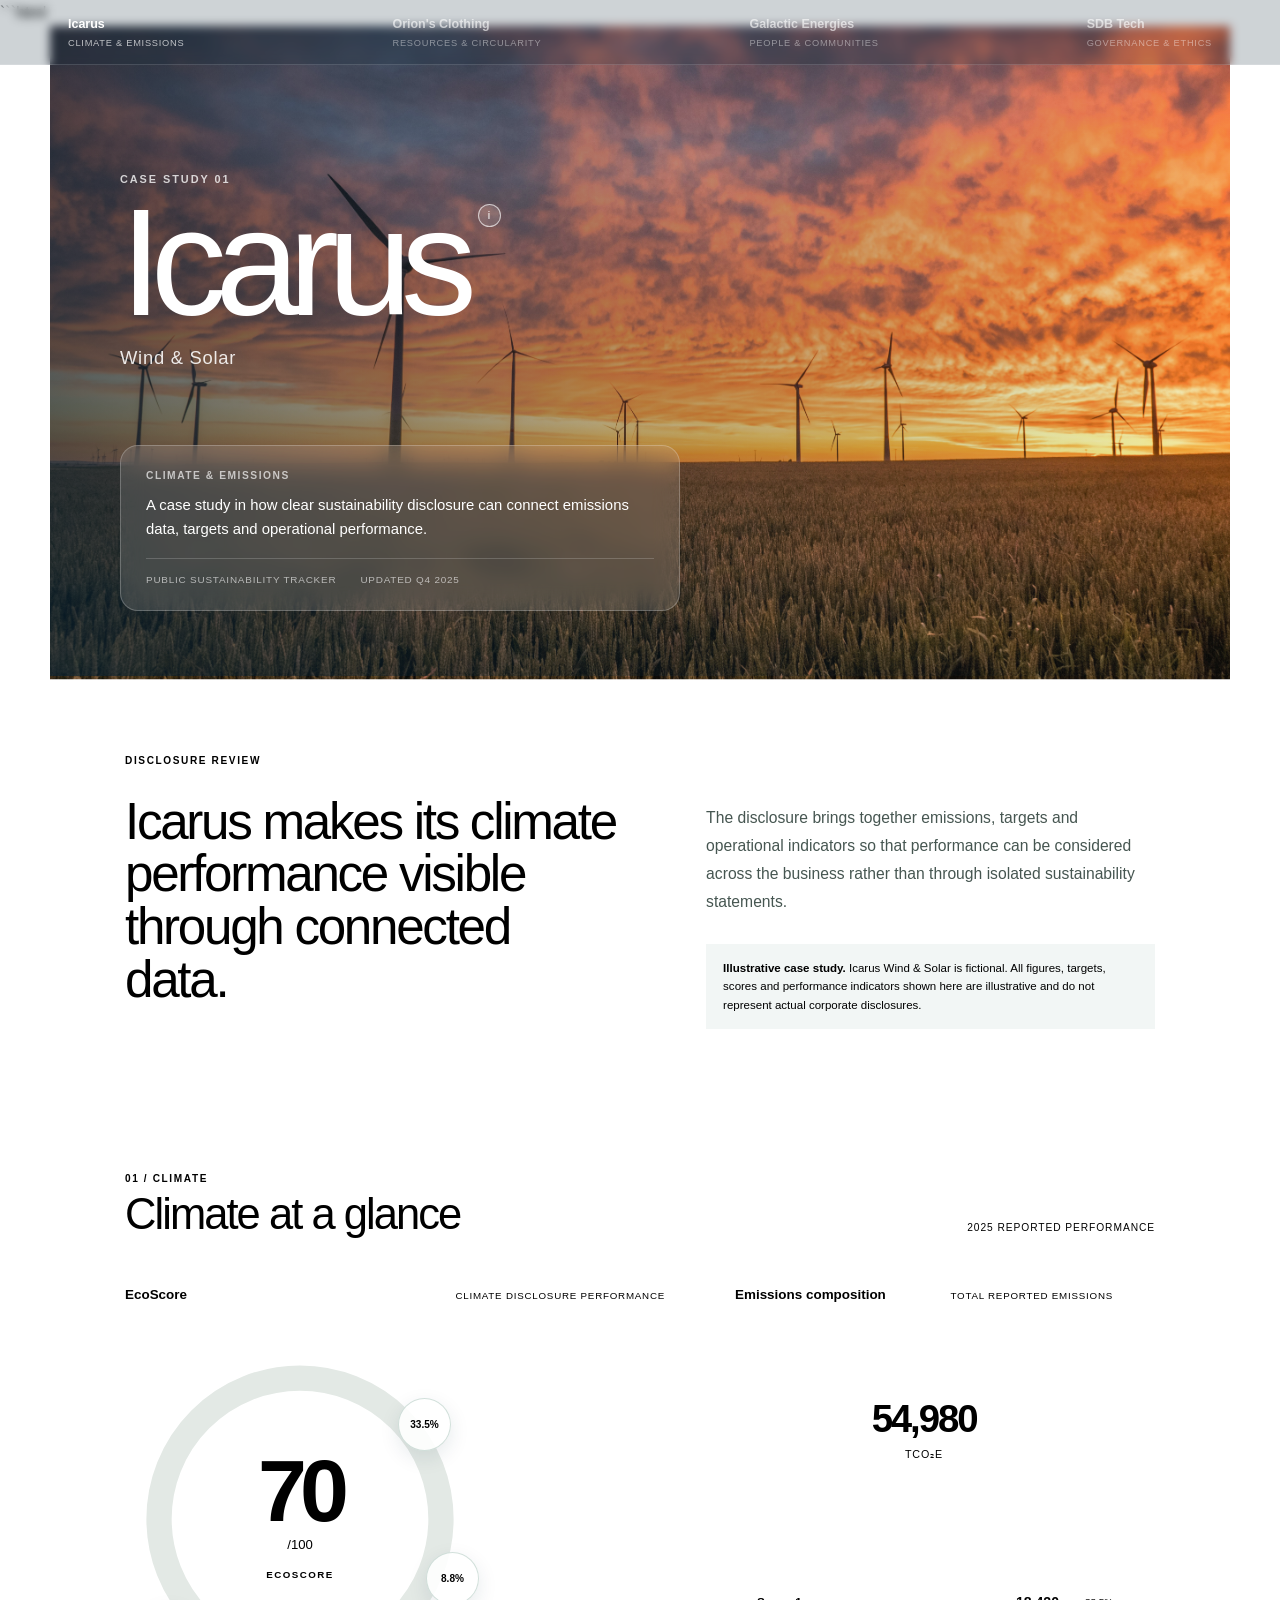
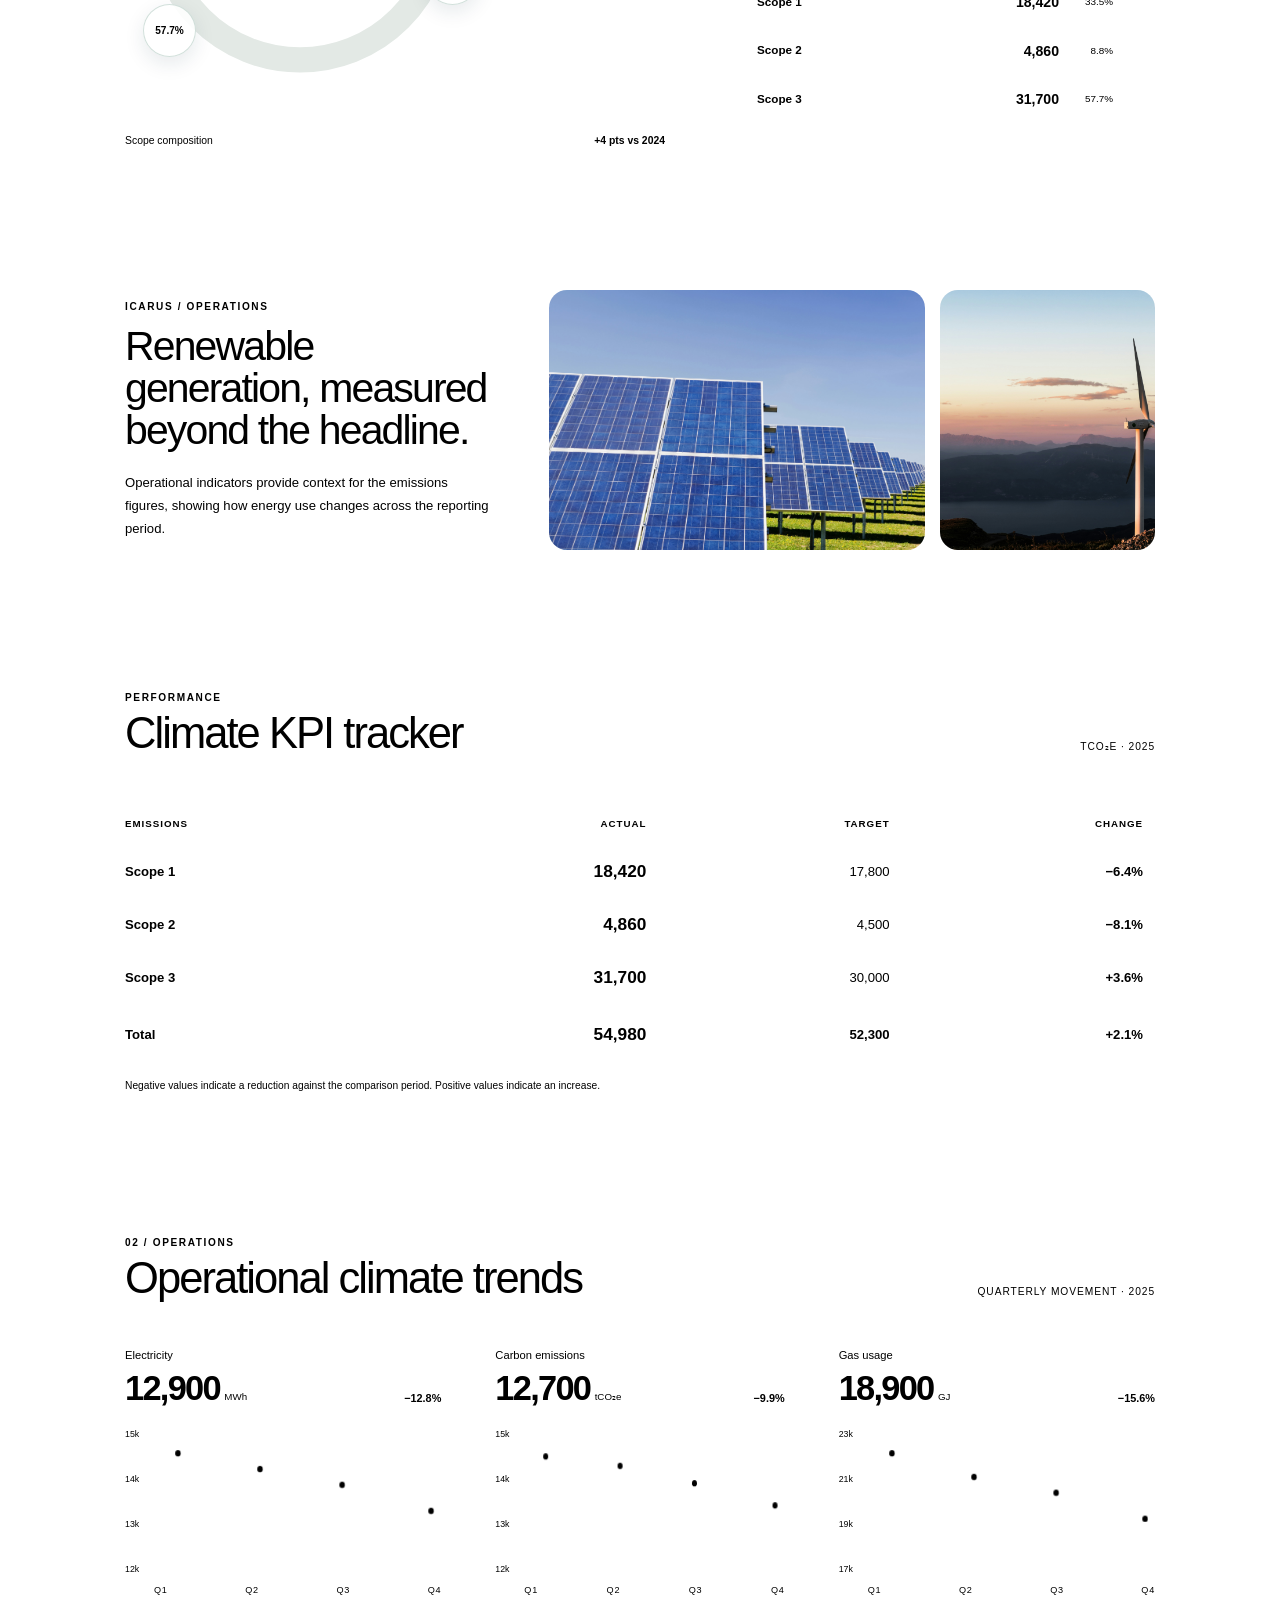
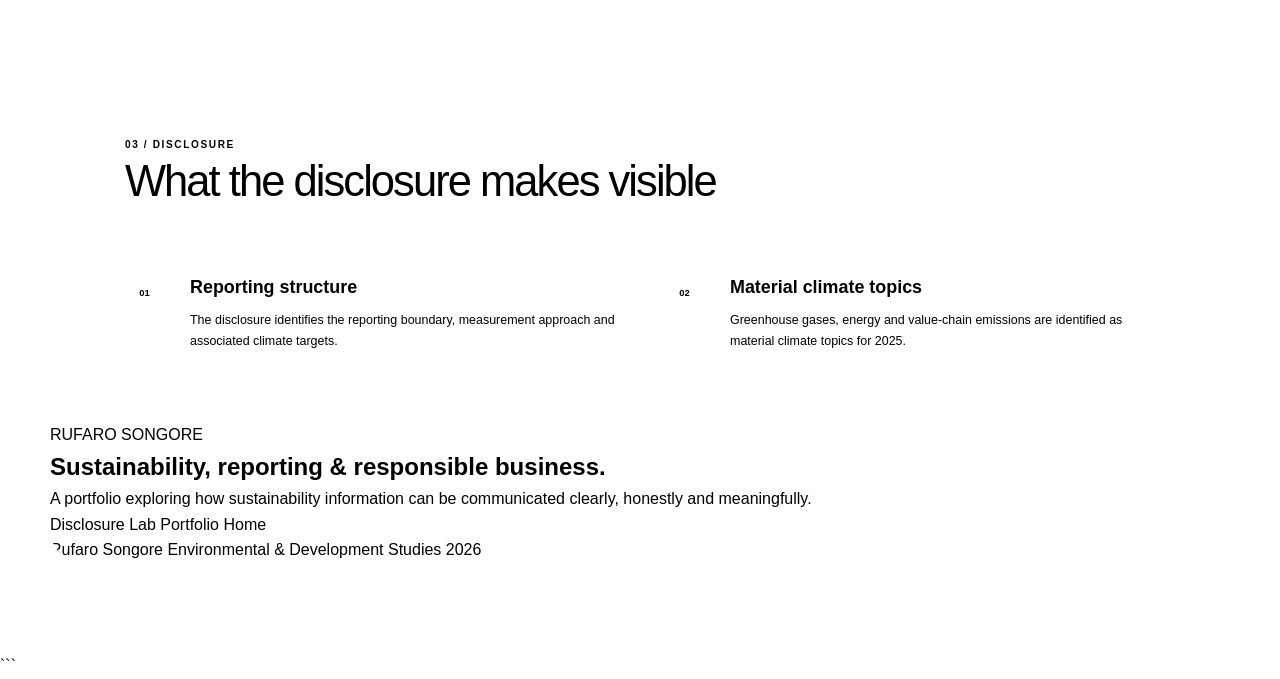
==== commit b5de2beb: "Update company-icarus.html" ====
--- a/company-icarus.html
+++ b/company-icarus.html
@@ -1083,25 +1083,29 @@
                      FOOTER
                 ============================================== -->
 
-                <footer class="report-footer">
-
-                    <div>
-
-                        <span class="section-kicker">
-                            DISCLOSURE LAB
-                        </span>
-
-                        <p>
-                            Case Study 01 · Icarus Wind &amp; Solar
-                        </p>
-
-                    </div>
-
-                    <a href="dashboard.html">
-                        Back to Disclosure Lab
-                    </a>
-
-                </footer>
+               <footer class="portfolio-footer">
+    <div class="footer-main">
+        <div>
+            <span class="footer-kicker">RUFARO SONGORE</span>
+            <h2>Sustainability, reporting &amp; responsible business.</h2>
+            <p>
+                A portfolio exploring how sustainability information can be
+                communicated clearly, honestly and meaningfully.
+            </p>
+        </div>
+
+        <div class="footer-links">
+            <a href="dashboard.html">Disclosure Lab</a>
+            <a href="index.html">Portfolio Home</a>
+        </div>
+    </div>
+
+    <div class="footer-bottom">
+        <span>Rufaro Songore</span>
+        <span>Environmental &amp; Development Studies</span>
+        <span>2026</span>
+    </div>
+</footer>
 
             </div>
 
--- a/company-icarus.css
+++ b/company-icarus.css
@@ -1,36 +1,32 @@
 ```css
 /* =========================================================
    ICARUS WIND & SOLAR
-   Climate & Emissions Case Study
-========================================================= */
-
-
-/* =========================================================
-   VARIABLES
+   CLIMATE & EMISSIONS CASE STUDY
 ========================================================= */
 
 :root {
     --icarus-blue: #102f46;
-    --icarus-blue-deep: #0b2437;
+    --icarus-blue-deep: #0a2436;
+    --icarus-blue-light: #1c4a67;
 
     --icarus-green: #5f8f7d;
     --icarus-green-dark: #416f60;
-    --icarus-green-light: #dbe8e1;
-
-    --icarus-gold: #c6a15b;
+    --icarus-green-light: #dce9e2;
+
+    --icarus-gold: #c4a05d;
 
     --sheet: #f8f8f5;
-    --white: #ffffff;
+    --sheet-soft: #f0f3ef;
 
     --ink: #20302d;
-    --muted: #687570;
-
-    --line: #dce3df;
-    --line-dark: #cbd5d0;
-
-    --positive: #b36b58;
-
-    --shadow: 0 24px 70px rgba(4, 22, 34, 0.18);
+    --muted: #697672;
+
+    --line: #d8e0db;
+
+    --positive: #a85e4c;
+
+    --shadow:
+        0 35px 90px rgba(4, 20, 32, 0.28);
 }
 
 
@@ -49,9 +45,23 @@
 }
 
 body {
-    background: var(--icarus-blue);
+    min-height: 100vh;
+
+    background:
+        linear-gradient(
+            145deg,
+            var(--icarus-blue-deep),
+            var(--icarus-blue) 48%,
+            #173d57
+        );
+
     color: var(--ink);
-    font-family: Arial, Helvetica, sans-serif;
+
+    font-family:
+        Arial,
+        Helvetica,
+        sans-serif;
+
     line-height: 1.6;
 }
 
@@ -71,30 +81,37 @@
 
 
 /* =========================================================
-   CASE STUDY NAVIGATION
+   PINNED NAVIGATION
+   Transparent over hero
 ========================================================= */
 
 .case-study-nav {
-    position: sticky;
+    position: fixed;
+
     top: 0;
+    left: 0;
+
+    width: 100%;
+
     z-index: 1000;
 
-    width: 100%;
-
-    background: rgba(16, 47, 70, 0.94);
-    backdrop-filter: blur(12px);
-    -webkit-backdrop-filter: blur(12px);
-
-    border-bottom: 1px solid rgba(255, 255, 255, 0.12);
+    background: rgba(10, 36, 54, 0.20);
+
+    border-bottom:
+        1px solid rgba(255, 255, 255, 0.14);
+
+    backdrop-filter: blur(5px);
+    -webkit-backdrop-filter: blur(5px);
 }
 
 .nav-inner {
     width: min(1180px, calc(100% - 40px));
+
     margin: 0 auto;
 
     display: flex;
+    justify-content: space-between;
     align-items: stretch;
-    justify-content: space-between;
 }
 
 .case-nav-link {
@@ -106,15 +123,14 @@
 
     transition:
         color 0.25s ease,
-        opacity 0.25s ease;
+        background 0.25s ease;
 }
 
 .case-nav-link span {
     display: block;
 
-    font-size: 0.82rem;
+    font-size: 0.78rem;
     font-weight: 600;
-    letter-spacing: 0.02em;
 }
 
 .case-nav-link small {
@@ -122,15 +138,15 @@
 
     margin-top: 1px;
 
-    font-size: 0.62rem;
+    font-size: 0.58rem;
     text-transform: uppercase;
-    letter-spacing: 0.12em;
-
-    opacity: 0.65;
+    letter-spacing: 0.08em;
+
+    opacity: 0.7;
 }
 
 .case-nav-link:hover {
-    color: rgba(255, 255, 255, 0.95);
+    color: #ffffff;
 }
 
 .case-nav-link.active {
@@ -141,6 +157,7 @@
     content: "";
 
     position: absolute;
+
     left: 18px;
     right: 18px;
     bottom: 0;
@@ -148,16 +165,37 @@
     height: 3px;
 
     background: var(--icarus-green);
+
     border-radius: 3px 3px 0 0;
 }
 
 
 /* =========================================================
-   MAIN PAGE
+   PAGE
 ========================================================= */
 
 .icarus-page {
     width: 100%;
+
+    padding:
+        0 0 90px;
+}
+
+
+/* =========================================================
+   GIANT CASE STUDY CARD
+========================================================= */
+
+.icarus-card {
+    width: min(1180px, calc(100% - 50px));
+
+    margin: 0 auto;
+
+    border-radius: 0 0 34px 34px;
+
+    box-shadow: var(--shadow);
+
+    overflow: hidden;
 }
 
 
@@ -168,20 +206,14 @@
 .icarus-hero {
     position: relative;
 
-    width: min(1180px, calc(100% - 40px));
-    min-height: 560px;
-
-    margin: 0 auto;
-
-    overflow: hidden;
-
-    border-radius: 0 0 32px 32px;
-
-    box-shadow: var(--shadow);
+    min-height: 650px;
+
+    overflow: visible;
 }
 
 .hero-image {
     position: absolute;
+
     inset: 0;
 
     width: 100%;
@@ -189,33 +221,37 @@
 
     object-fit: cover;
 
-    filter: saturate(0.95) contrast(0.98);
-
-    transform: scale(1.015);
-
-    animation: heroReveal 1.2s ease both;
+    filter:
+        saturate(0.98)
+        contrast(0.96)
+        brightness(1.05);
+
+    transform: scale(1.01);
 }
 
 .hero-overlay {
     position: absolute;
+
     inset: 0;
 
     background:
         linear-gradient(
             90deg,
-            rgba(10, 38, 55, 0.72) 0%,
-            rgba(10, 38, 55, 0.42) 42%,
-            rgba(10, 38, 55, 0.10) 100%
+            rgba(8, 35, 52, 0.66) 0%,
+            rgba(8, 35, 52, 0.30) 48%,
+            rgba(8, 35, 52, 0.04) 100%
         );
 }
 
 .hero-content {
     position: relative;
+
     z-index: 2;
 
-    min-height: 560px;
-
-    padding: 75px 70px;
+    min-height: 650px;
+
+    padding:
+        145px 70px 65px;
 
     display: flex;
     flex-direction: column;
@@ -223,89 +259,265 @@
 }
 
 .case-number {
-    display: inline-block;
-
-    margin-bottom: 10px;
-
-    color: rgba(255, 255, 255, 0.75);
-
-    font-size: 0.7rem;
+    display: block;
+
+    margin-bottom: 12px;
+
+    color: rgba(255, 255, 255, 0.78);
+
+    font-size: 0.68rem;
     font-weight: 700;
+
     letter-spacing: 0.18em;
     text-transform: uppercase;
 }
 
-.hero-heading h1 {
+
+/* =========================================================
+   ICARUS TITLE + HOVER INFO
+========================================================= */
+
+.icarus-title-wrap {
+    position: relative;
+
+    display: inline-flex;
+    align-items: center;
+
+    width: fit-content;
+}
+
+.icarus-title {
     color: #ffffff;
 
-    font-size: clamp(4.5rem, 11vw, 9rem);
+    font-size: clamp(5rem, 12vw, 9.5rem);
+
     font-weight: 500;
+
     line-height: 0.82;
-    letter-spacing: -0.07em;
+
+    letter-spacing: -0.075em;
+}
+
+.title-info-trigger {
+    position: absolute;
+
+    top: 4px;
+    right: -35px;
+
+    width: 23px;
+    height: 23px;
+
+    display: flex;
+    align-items: center;
+    justify-content: center;
+
+    border:
+        1px solid rgba(255, 255, 255, 0.65);
+
+    border-radius: 50%;
+
+    background: rgba(255, 255, 255, 0.12);
+
+    color: #ffffff;
+
+    font-size: 0.68rem;
+
+    cursor: pointer;
+
+    transition:
+        background 0.2s ease,
+        transform 0.2s ease;
+}
+
+.title-info-trigger:hover {
+    background: rgba(255, 255, 255, 0.25);
+
+    transform: scale(1.08);
+}
+
+.icarus-tooltip {
+    position: absolute;
+
+    left: 0;
+
+    top: calc(100% + 25px);
+
+    width: min(440px, 80vw);
+
+    padding: 24px;
+
+    background:
+        rgba(17, 48, 70, 0.78);
+
+    border:
+        1px solid rgba(255, 255, 255, 0.22);
+
+    border-radius: 18px;
+
+    color: #ffffff;
+
+    backdrop-filter: blur(14px);
+    -webkit-backdrop-filter: blur(14px);
+
+    box-shadow:
+        0 20px 45px rgba(0, 0, 0, 0.20);
+
+    opacity: 0;
+
+    visibility: hidden;
+
+    transform:
+        translateY(-8px);
+
+    transition:
+        opacity 0.22s ease,
+        visibility 0.22s ease,
+        transform 0.22s ease;
+
+    z-index: 20;
+}
+
+.icarus-title-wrap:hover .icarus-tooltip,
+.icarus-title-wrap.tooltip-active .icarus-tooltip {
+    opacity: 1;
+
+    visibility: visible;
+
+    transform: translateY(0);
+}
+
+.tooltip-label {
+    display: block;
+
+    margin-bottom: 7px;
+
+    color: rgba(255, 255, 255, 0.62);
+
+    font-size: 0.61rem;
+    font-weight: 700;
+
+    letter-spacing: 0.15em;
+    text-transform: uppercase;
+}
+
+.icarus-tooltip h2 {
+    margin-bottom: 11px;
+
+    font-size: 1.25rem;
+    font-weight: 500;
+}
+
+.icarus-tooltip p {
+    margin-top: 9px;
+
+    color: rgba(255, 255, 255, 0.84);
+
+    font-size: 0.78rem;
+
+    line-height: 1.65;
+}
+
+.tooltip-topics {
+    display: flex;
+    flex-wrap: wrap;
+
+    gap: 7px;
+
+    margin-top: 17px;
+}
+
+.tooltip-topics span {
+    padding: 5px 9px;
+
+    background:
+        rgba(95, 143, 125, 0.35);
+
+    border:
+        1px solid rgba(183, 218, 201, 0.25);
+
+    border-radius: 20px;
+
+    color: rgba(255, 255, 255, 0.9);
+
+    font-size: 0.61rem;
 }
 
 .hero-sector {
     margin-top: 18px;
 
-    color: rgba(255, 255, 255, 0.9);
+    color: rgba(255, 255, 255, 0.88);
 
     font-size: 1.15rem;
+
     letter-spacing: 0.04em;
 }
 
+
+/* =========================================================
+   HERO INFORMATION PANEL
+========================================================= */
+
 .hero-information {
-    width: min(570px, 100%);
+    width: min(560px, 100%);
 }
 
 .hero-information-inner {
-    padding: 23px 26px;
-
-    background: rgba(255, 255, 255, 0.13);
-
-    border: 1px solid rgba(255, 255, 255, 0.22);
+    padding: 22px 25px;
+
+    background:
+        rgba(255, 255, 255, 0.13);
+
+    border:
+        1px solid rgba(255, 255, 255, 0.23);
 
     border-radius: 18px;
 
-    backdrop-filter: blur(13px);
-    -webkit-backdrop-filter: blur(13px);
-
     color: #ffffff;
+
+    backdrop-filter: blur(12px);
+    -webkit-backdrop-filter: blur(12px);
 }
 
 .information-label {
     display: block;
 
-    margin-bottom: 9px;
-
-    color: rgba(255, 255, 255, 0.72);
-
-    font-size: 0.66rem;
+    margin-bottom: 8px;
+
+    color: rgba(255, 255, 255, 0.68);
+
+    font-size: 0.64rem;
     font-weight: 700;
-    letter-spacing: 0.16em;
+
+    letter-spacing: 0.15em;
     text-transform: uppercase;
 }
 
 .hero-information p {
     max-width: 500px;
 
-    font-size: 0.98rem;
+    font-size: 0.93rem;
+
     line-height: 1.65;
 }
 
 .hero-meta {
     display: flex;
     flex-wrap: wrap;
-    gap: 8px 24px;
-
-    margin-top: 18px;
-    padding-top: 15px;
-
-    border-top: 1px solid rgba(255, 255, 255, 0.18);
-
-    color: rgba(255, 255, 255, 0.67);
-
-    font-size: 0.67rem;
+
+    gap: 7px 24px;
+
+    margin-top: 16px;
+    padding-top: 13px;
+
+    border-top:
+        1px solid rgba(255, 255, 255, 0.18);
+
+    color: rgba(255, 255, 255, 0.62);
+
+    font-size: 0.62rem;
+
     text-transform: uppercase;
+
     letter-spacing: 0.08em;
 }
 
@@ -316,28 +528,94 @@
 
 .icarus-sheet {
     position: relative;
-    z-index: 3;
-
-    width: min(1180px, calc(100% - 40px));
-
-    margin: 32px auto 0;
 
     background: var(--sheet);
 
     border-radius: 32px 32px 0 0;
 
-    box-shadow: var(--shadow);
+    margin-top: -1px;
 
     overflow: hidden;
 }
 
 
 /* =========================================================
-   REPORT INTRODUCTION
+   INTRODUCTION
 ========================================================= */
 
 .report-introduction {
-    padding: 85px 75px 75px;
+    padding: 78px 75px 72px;
+
+    border-bottom: 1px solid var(--line);
+}
+
+.introduction-grid {
+    display: grid;
+
+    grid-template-columns:
+        1.05fr
+        0.95fr;
+
+    gap: 85px;
+
+    margin-top: 27px;
+}
+
+.introduction-grid h2 {
+    max-width: 620px;
+
+    color: var(--icarus-blue);
+
+    font-size: clamp(2.25rem, 4vw, 4rem);
+
+    font-weight: 500;
+
+    line-height: 1.03;
+
+    letter-spacing: -0.045em;
+}
+
+.introduction-copy {
+    padding-top: 8px;
+}
+
+.introduction-copy > p:first-child {
+    color: #465651;
+
+    font-size: 0.98rem;
+
+    line-height: 1.8;
+}
+
+.data-notice {
+    margin-top: 27px;
+
+    padding: 15px 17px;
+
+    background:
+        rgba(95, 143, 125, 0.08);
+
+    border-left:
+        3px solid var(--icarus-green);
+
+    color: var(--muted);
+
+    font-size: 0.72rem;
+
+    line-height: 1.6;
+}
+
+.data-notice strong {
+    color: var(--ink);
+}
+
+
+/* =========================================================
+   GENERAL SECTIONS
+========================================================= */
+
+.report-section {
+    padding: 70px 75px;
 
     border-bottom: 1px solid var(--line);
 }
@@ -347,91 +625,48 @@
 
     color: var(--icarus-green-dark);
 
-    font-size: 0.66rem;
+    font-size: 0.63rem;
+
     font-weight: 700;
+
     letter-spacing: 0.16em;
+
     text-transform: uppercase;
-}
-
-.introduction-grid {
-    display: grid;
-    grid-template-columns: 1.1fr 0.9fr;
-    gap: 90px;
-
-    margin-top: 28px;
-}
-
-.introduction-grid h2 {
-    max-width: 650px;
-
-    font-size: clamp(2.2rem, 4vw, 4.2rem);
-    font-weight: 500;
-    line-height: 1.05;
-    letter-spacing: -0.045em;
-}
-
-.introduction-copy {
-    padding-top: 9px;
-}
-
-.introduction-copy > p:first-child {
-    color: #465652;
-
-    font-size: 1.02rem;
-    line-height: 1.8;
-}
-
-.data-notice {
-    margin-top: 28px;
-    padding: 16px 18px;
-
-    background: rgba(95, 143, 125, 0.08);
-
-    border-left: 3px solid var(--icarus-green);
-
-    color: var(--muted);
-
-    font-size: 0.78rem;
-    line-height: 1.6;
-}
-
-.data-notice strong {
-    color: var(--ink);
-}
-
-
-/* =========================================================
-   GENERAL REPORT SECTIONS
-========================================================= */
-
-.report-section {
-    padding: 75px;
-    border-bottom: 1px solid var(--line);
 }
 
 .section-heading-row {
     display: flex;
+
     align-items: flex-end;
+
     justify-content: space-between;
+
     gap: 30px;
 
-    margin-bottom: 50px;
+    margin-bottom: 47px;
 }
 
 .section-heading-row h2 {
-    margin-top: 7px;
-
-    font-size: clamp(2rem, 3.5vw, 3.4rem);
+    margin-top: 6px;
+
+    color: var(--icarus-blue);
+
+    font-size: clamp(2rem, 3.4vw, 3.25rem);
+
     font-weight: 500;
+
     line-height: 1;
+
     letter-spacing: -0.045em;
 }
 
 .section-heading-row > p {
     color: var(--muted);
 
-    font-size: 0.7rem;
+    font-size: 0.64rem;
+
     text-transform: uppercase;
+
     letter-spacing: 0.09em;
 }
 
@@ -442,36 +677,41 @@
 
 .climate-dashboard {
     display: grid;
-    grid-template-columns: 1.15fr 0.85fr;
+
+    grid-template-columns:
+        1.1fr
+        0.9fr;
+
     gap: 70px;
-}
-
-.ecoscore-area,
-.emissions-area {
-    min-width: 0;
 }
 
 .visual-label {
     display: flex;
+
+    justify-content: space-between;
+
     align-items: baseline;
-    justify-content: space-between;
+
     gap: 20px;
 
-    padding-bottom: 15px;
+    padding-bottom: 14px;
 
     border-bottom: 1px solid var(--line);
 }
 
 .visual-label > span {
-    font-size: 0.85rem;
+    font-size: 0.84rem;
+
     font-weight: 700;
 }
 
 .visual-label > small {
     color: var(--muted);
 
-    font-size: 0.65rem;
+    font-size: 0.61rem;
+
     text-transform: uppercase;
+
     letter-spacing: 0.08em;
 }
 
@@ -479,142 +719,135 @@
 /* =========================================================
    ECOSCORE
 ========================================================= */
+
+.ecoscore-layout {
+    position: relative;
+
+    display: grid;
+
+    grid-template-columns:
+        minmax(300px, 1fr)
+        225px;
+
+    align-items: center;
+
+    gap: 15px;
+
+    min-height: 400px;
+}
 
 .ecoscore-container {
     position: relative;
 
-    min-height: 405px;
-
-    display: flex;
-    align-items: center;
-    justify-content: center;
-}
-
-.ecoscore-ring {
-    position: relative;
-
-    width: 315px;
-    height: 315px;
-
-    border-radius: 50%;
-
-    background:
-        conic-gradient(
-            from -90deg,
-            var(--icarus-green) 0 33.5%,
-            var(--icarus-gold) 33.5% 42.3%,
-            var(--icarus-green-dark) 42.3% 100%
-        );
-
-    box-shadow:
-        0 0 0 1px rgba(32, 48, 45, 0.04),
-        0 20px 45px rgba(16, 47, 70, 0.10);
-
-    transform: scale(0.82) rotate(-20deg);
-
-    opacity: 0;
-
-    animation: ecoScoreEnter 1.2s cubic-bezier(0.2, 0.8, 0.2, 1) forwards;
-}
-
-.ecoscore-ring::before {
-    content: "";
-
-    position: absolute;
-    inset: 22px;
-
-    background: var(--sheet);
-
-    border-radius: 50%;
-}
-
-.ecoscore-ring:hover {
-    transform: scale(1.04);
-
-    transition: transform 0.35s ease;
-}
-
-.eco-scope {
-    position: absolute;
-    inset: 0;
-
+    width: 350px;
+    height: 350px;
+
+    margin: 0 auto;
+}
+
+.ecoscore-svg {
     width: 100%;
     height: 100%;
 
-    border-radius: 50%;
-
-    background: transparent;
-
-    cursor: pointer;
-
-    z-index: 4;
-}
-
-.eco-scope-1 {
-    clip-path: polygon(
-        50% 50%,
-        50% 0%,
-        80% 5%,
-        100% 25%,
-        50% 50%
-    );
-}
-
-.eco-scope-2 {
-    clip-path: polygon(
-        50% 50%,
-        100% 25%,
-        100% 75%,
-        78% 95%,
-        50% 50%
-    );
-}
-
-.eco-scope-3 {
-    clip-path: polygon(
-        50% 50%,
-        78% 95%,
-        50% 100%,
-        20% 95%,
-        0% 75%,
-        0% 25%,
-        20% 5%,
-        50% 0%,
-        50% 50%
-    );
+    overflow: visible;
+
+    transform:
+        rotate(-90deg);
+
+    animation:
+        ecoSpin 1.3s cubic-bezier(0.2, 0.8, 0.2, 1);
+}
+
+.eco-track {
+    fill: none;
+
+    stroke: #e3e9e5;
+
+    stroke-width: 26;
+}
+
+.eco-segment {
+    fill: none;
+
+    stroke-width: 26;
+
+    stroke-linecap: butt;
+
+    transition:
+        stroke-width 0.25s ease,
+        opacity 0.25s ease;
+
+    stroke-dasharray: 911.06;
+}
+
+.eco-segment-1 {
+    stroke: var(--icarus-green);
+
+    stroke-dashoffset: 0;
+
+    stroke-dasharray:
+        305.2
+        605.86;
+}
+
+.eco-segment-2 {
+    stroke: var(--icarus-gold);
+
+    stroke-dashoffset: -305.2;
+
+    stroke-dasharray:
+        80.17
+        830.89;
+}
+
+.eco-segment-3 {
+    stroke: var(--icarus-green-dark);
+
+    stroke-dashoffset: -385.37;
+
+    stroke-dasharray:
+        525.7
+        385.36;
+}
+
+.ecoscore-container:hover .eco-segment {
+    stroke-width: 30;
 }
 
 .ecoscore-centre {
     position: absolute;
-    inset: 22px;
-
-    z-index: 3;
+
+    inset: 0;
 
     display: flex;
+
     flex-direction: column;
+
     align-items: center;
+
     justify-content: center;
 
     pointer-events: none;
-
-    border-radius: 50%;
 }
 
 .ecoscore-number {
     color: var(--icarus-blue);
 
-    font-size: 5.6rem;
+    font-size: 5.5rem;
+
     font-weight: 600;
-    line-height: 0.85;
+
+    line-height: 0.82;
+
     letter-spacing: -0.08em;
 }
 
 .ecoscore-unit {
-    margin-top: 5px;
+    margin-top: 7px;
 
     color: var(--muted);
 
-    font-size: 0.85rem;
+    font-size: 0.82rem;
 }
 
 .ecoscore-label {
@@ -622,50 +855,142 @@
 
     color: var(--icarus-green-dark);
 
-    font-size: 0.65rem;
+    font-size: 0.61rem;
+
     font-weight: 700;
+
+    letter-spacing: 0.15em;
+
     text-transform: uppercase;
-    letter-spacing: 0.16em;
-}
+}
+
+
+/* =========================================================
+   ECO SCORE PERCENTAGE HOTSPOTS
+========================================================= */
+
+.eco-hotspot {
+    position: absolute;
+
+    z-index: 5;
+
+    width: 53px;
+    height: 53px;
+
+    border-radius: 50%;
+
+    background:
+        rgba(255, 255, 255, 0.88);
+
+    border:
+        1px solid rgba(95, 143, 125, 0.28);
+
+    color: var(--icarus-blue);
+
+    font-size: 0.63rem;
+
+    font-weight: 700;
+
+    cursor: pointer;
+
+    box-shadow:
+        0 7px 20px rgba(16, 47, 70, 0.10);
+
+    transition:
+        transform 0.2s ease,
+        background 0.2s ease;
+}
+
+.eco-hotspot:hover,
+.eco-hotspot.active {
+    background: var(--icarus-green-light);
+
+    transform: scale(1.1);
+}
+
+.hotspot-1 {
+    top: 54px;
+    right: 24px;
+}
+
+.hotspot-2 {
+    right: -4px;
+    bottom: 89px;
+}
+
+.hotspot-3 {
+    left: 18px;
+    bottom: 37px;
+}
+
+
+/* =========================================================
+   SCOPE POPUP
+========================================================= */
 
 .scope-information {
-    position: absolute;
-    right: 0;
-    bottom: 0;
-
-    width: 245px;
-
-    pointer-events: none;
+    position: relative;
+
+    width: 100%;
+
+    min-height: 220px;
 }
 
 .scope-hover-card {
     position: absolute;
-    right: 0;
-    bottom: 0;
-
-    width: 245px;
-
-    padding: 17px 19px;
-
-    background: rgba(255, 255, 255, 0.97);
-
-    border: 1px solid var(--line);
-
-    border-radius: 14px;
-
-    box-shadow: 0 14px 35px rgba(16, 47, 70, 0.13);
+
+    inset: 0;
+
+    padding: 21px;
+
+    background:
+        rgba(255, 255, 255, 0.68);
+
+    border:
+        1px solid rgba(95, 143, 125, 0.24);
+
+    border-radius: 17px;
+
+    box-shadow:
+        0 14px 35px rgba(16, 47, 70, 0.08);
+
+    backdrop-filter: blur(8px);
+    -webkit-backdrop-filter: blur(8px);
 
     opacity: 0;
-    transform: translateY(10px);
+
+    visibility: hidden;
+
+    transform:
+        translateY(8px);
 
     transition:
         opacity 0.2s ease,
+        visibility 0.2s ease,
         transform 0.2s ease;
 }
 
 .scope-hover-card.visible {
     opacity: 1;
+
+    visibility: visible;
+
     transform: translateY(0);
+}
+
+.scope-hover-card::before {
+    content: "";
+
+    display: block;
+
+    width: 30px;
+    height: 3px;
+
+    margin-bottom: 17px;
+
+    background: var(--icarus-green);
+
+    border-radius: 3px;
 }
 
 .scope-hover-card > span {
@@ -673,60 +998,73 @@
 
     color: var(--icarus-green-dark);
 
-    font-size: 0.65rem;
+    font-size: 0.64rem;
+
     font-weight: 700;
+
+    letter-spacing: 0.12em;
+
     text-transform: uppercase;
-    letter-spacing: 0.12em;
 }
 
 .scope-hover-card strong {
     display: inline-block;
 
-    margin-top: 6px;
+    margin-top: 7px;
 
     color: var(--icarus-blue);
 
-    font-size: 2rem;
+    font-size: 2.15rem;
+
+    font-weight: 600;
+
     line-height: 1;
+
+    letter-spacing: -0.05em;
 }
 
 .scope-hover-card small {
     color: var(--muted);
-    font-size: 0.65rem;
+
+    font-size: 0.64rem;
 }
 
 .scope-hover-card p {
-    margin-top: 10px;
+    margin-top: 13px;
 
     color: var(--muted);
 
-    font-size: 0.72rem;
-    line-height: 1.5;
+    font-size: 0.73rem;
+
+    line-height: 1.55;
 }
 
 .scope-hover-card em {
     display: block;
 
-    margin-top: 9px;
+    margin-top: 11px;
 
     color: var(--ink);
 
-    font-size: 0.65rem;
+    font-size: 0.64rem;
+
     font-style: normal;
+
+    font-weight: 600;
 }
 
 .ecoscore-footer {
     display: flex;
+
     justify-content: space-between;
-    gap: 20px;
-
-    padding-top: 16px;
+
+    padding-top: 14px;
 
     border-top: 1px solid var(--line);
 
     color: var(--muted);
 
-    font-size: 0.68rem;
+    font-size: 0.65rem;
 }
 
 .ecoscore-footer strong {
@@ -739,20 +1077,22 @@
 ========================================================= */
 
 .emissions-visual {
-    min-height: 405px;
+    min-height: 400px;
 
     display: flex;
+
     flex-direction: column;
+
     justify-content: center;
 }
 
 .scope-donut {
     position: relative;
 
-    width: 230px;
-    height: 230px;
-
-    margin: 0 auto 35px;
+    width: 225px;
+    height: 225px;
+
+    margin: 0 auto 34px;
 
     border-radius: 50%;
 
@@ -762,12 +1102,20 @@
             var(--icarus-gold) 33.5% 42.3%,
             var(--icarus-green-dark) 42.3% 100%
         );
+
+    transition:
+        transform 0.3s ease;
+}
+
+.scope-donut:hover {
+    transform: scale(1.04);
 }
 
 .scope-donut::before {
     content: "";
 
     position: absolute;
+
     inset: 20px;
 
     background: var(--sheet);
@@ -777,21 +1125,27 @@
 
 .donut-centre {
     position: absolute;
+
     inset: 20px;
 
     z-index: 2;
 
     display: flex;
+
     flex-direction: column;
+
     align-items: center;
+
     justify-content: center;
 }
 
 .donut-centre strong {
     color: var(--icarus-blue);
 
-    font-size: 2.45rem;
+    font-size: 2.4rem;
+
     font-weight: 600;
+
     line-height: 1;
 
     letter-spacing: -0.055em;
@@ -802,8 +1156,10 @@
 
     color: var(--muted);
 
-    font-size: 0.7rem;
+    font-size: 0.67rem;
+
     text-transform: uppercase;
+
     letter-spacing: 0.08em;
 }
 
@@ -815,8 +1171,15 @@
     width: 100%;
 
     display: grid;
-    grid-template-columns: 12px 1fr auto auto;
+
+    grid-template-columns:
+        10px
+        1fr
+        auto
+        42px;
+
     align-items: center;
+
     gap: 12px;
 
     padding: 13px 0;
@@ -829,12 +1192,13 @@
 
     cursor: pointer;
 
-    transition: padding 0.2s ease;
+    transition:
+        padding 0.2s ease;
 }
 
 .scope-item:hover,
 .scope-item.active {
-    padding-left: 7px;
+    padding-left: 6px;
 }
 
 .scope-marker {
@@ -857,25 +1221,115 @@
 }
 
 .scope-name {
-    color: var(--ink);
-
-    font-size: 0.75rem;
+    font-size: 0.73rem;
+
     font-weight: 600;
 }
 
 .scope-item strong {
     color: var(--icarus-blue);
 
-    font-size: 0.9rem;
+    font-size: 0.88rem;
 }
 
 .scope-item small {
-    width: 40px;
-
     color: var(--muted);
 
-    font-size: 0.65rem;
+    font-size: 0.62rem;
+
     text-align: right;
+}
+
+
+/* =========================================================
+   IMAGE SECTION
+========================================================= */
+
+.image-section {
+    display: grid;
+
+    grid-template-columns:
+        0.75fr
+        1.25fr;
+
+    gap: 60px;
+
+    padding: 70px 75px;
+
+    background:
+        var(--sheet-soft);
+
+    border-bottom: 1px solid var(--line);
+}
+
+.image-section-copy {
+    align-self: center;
+}
+
+.image-section-copy h2 {
+    margin-top: 10px;
+
+    color: var(--icarus-blue);
+
+    font-size: clamp(2rem, 3.2vw, 3.1rem);
+
+    font-weight: 500;
+
+    line-height: 1.03;
+
+    letter-spacing: -0.045em;
+}
+
+.image-section-copy p {
+    max-width: 400px;
+
+    margin-top: 20px;
+
+    color: var(--muted);
+
+    font-size: 0.82rem;
+
+    line-height: 1.75;
+}
+
+.image-strip {
+    display: grid;
+
+    grid-template-columns:
+        1.4fr
+        0.8fr;
+
+    gap: 15px;
+
+    align-items: stretch;
+}
+
+.report-image {
+    overflow: hidden;
+
+    border-radius: 18px;
+
+    min-height: 260px;
+}
+
+.report-image img {
+    width: 100%;
+    height: 100%;
+
+    display: block;
+
+    object-fit: cover;
+
+    transition:
+        transform 0.5s ease;
+}
+
+.report-image:hover img {
+    transform: scale(1.035);
+}
+
+.image-small {
+    min-height: 210px;
 }
 
 
@@ -892,16 +1346,16 @@
 
     border-collapse: collapse;
 
-    font-size: 0.85rem;
+    font-size: 0.82rem;
 }
 
 .kpi-table thead {
-    border-bottom: 2px solid var(--ink);
+    border-bottom: 2px solid var(--icarus-blue);
 }
 
 .kpi-table th,
 .kpi-table td {
-    padding: 17px 12px;
+    padding: 16px 12px;
 
     border-bottom: 1px solid var(--line);
 
@@ -918,41 +1372,43 @@
 .kpi-table thead th {
     color: var(--muted);
 
-    font-size: 0.63rem;
-    font-weight: 700;
+    font-size: 0.61rem;
+
     text-transform: uppercase;
+
     letter-spacing: 0.1em;
 }
 
 .kpi-table tbody th {
-    color: var(--ink);
-
     font-weight: 600;
 }
 
 .kpi-table tbody td {
-    color: var(--ink);
-
     font-variant-numeric: tabular-nums;
 }
 
 .kpi-table tbody td:nth-child(2) {
-    font-size: 1.1rem;
+    color: var(--icarus-blue);
+
+    font-size: 1.08rem;
+
     font-weight: 600;
 }
 
 .kpi-table .negative {
     color: var(--icarus-green-dark);
+
     font-weight: 700;
 }
 
 .kpi-table .positive {
     color: var(--positive);
+
     font-weight: 700;
 }
 
 .kpi-table .total-row {
-    border-top: 2px solid var(--ink);
+    border-top: 2px solid var(--icarus-blue);
 }
 
 .kpi-table .total-row th,
@@ -968,7 +1424,7 @@
 
     color: var(--muted);
 
-    font-size: 0.66rem;
+    font-size: 0.64rem;
 }
 
 
@@ -978,12 +1434,15 @@
 
 .trends-grid {
     display: grid;
-    grid-template-columns: repeat(3, 1fr);
+
+    grid-template-columns:
+        repeat(3, 1fr);
+
     gap: 0;
 }
 
 .trend {
-    padding: 0 28px;
+    padding: 0 27px;
 
     border-left: 1px solid var(--line);
 }
@@ -1000,12 +1459,14 @@
 
 .trend-header {
     display: flex;
+
     align-items: flex-end;
+
     justify-content: space-between;
 
     gap: 15px;
 
-    margin-bottom: 22px;
+    margin-bottom: 20px;
 }
 
 .trend-header > div > span {
@@ -1013,18 +1474,20 @@
 
     color: var(--muted);
 
-    font-size: 0.72rem;
+    font-size: 0.7rem;
 }
 
 .trend-header strong {
     display: inline-block;
 
-    margin-top: 7px;
+    margin-top: 6px;
 
     color: var(--icarus-blue);
 
-    font-size: 2.25rem;
+    font-size: 2.15rem;
+
     font-weight: 600;
+
     line-height: 1;
 
     letter-spacing: -0.05em;
@@ -1033,13 +1496,24 @@
 .trend-header small {
     color: var(--muted);
 
-    font-size: 0.63rem;
+    font-size: 0.61rem;
 }
 
 .trend-header b {
     color: var(--icarus-green-dark);
 
-    font-size: 0.7rem;
+    font-size: 0.68rem;
+}
+
+
+/* =========================================================
+   AXES + GRAPHS
+========================================================= */
+
+.chart-wrapper {
+    position: relative;
+
+    padding-left: 29px;
 }
 
 .trend-chart {
@@ -1051,94 +1525,145 @@
     overflow: visible;
 }
 
+.axis-line {
+    stroke: var(--icarus-blue);
+
+    stroke-width: 1.3;
+}
+
 .trend-grid-line {
     stroke: var(--line);
+
     stroke-width: 1;
+
+    stroke-dasharray: 3 4;
 }
 
 .trend-line {
     fill: none;
 
     stroke: var(--icarus-green);
+
     stroke-width: 3;
 
     stroke-linecap: round;
+
     stroke-linejoin: round;
 
     stroke-dasharray: 600;
+
     stroke-dashoffset: 600;
 
-    animation: drawTrend 1.4s ease forwards;
+    animation:
+        drawTrend 1.4s ease forwards;
 }
 
 .trend-point {
     fill: var(--sheet);
 
     stroke: var(--icarus-green);
-    stroke-width: 3;
+
+    stroke-width: 2.5;
 
     opacity: 0;
 
-    animation: pointAppear 0.4s ease forwards;
+    animation:
+        pointAppear 0.35s ease forwards;
+
     animation-delay: 1s;
+}
+
+.y-axis-labels {
+    position: absolute;
+
+    left: 0;
+    top: 2px;
+    bottom: 4px;
+
+    display: flex;
+
+    flex-direction: column;
+
+    justify-content: space-between;
+
+    color: var(--muted);
+
+    font-size: 0.55rem;
+
+    line-height: 1;
 }
 
 .chart-labels {
     display: flex;
+
     justify-content: space-between;
 
-    margin-top: 4px;
+    margin:
+        5px 0 0 29px;
 
     color: var(--muted);
 
-    font-size: 0.6rem;
+    font-size: 0.57rem;
+
     text-transform: uppercase;
+
     letter-spacing: 0.08em;
 }
 
 
 /* =========================================================
-   DISCLOSURE VISIBILITY
+   VISIBILITY
 ========================================================= */
 
 .visibility-grid {
     display: grid;
-    grid-template-columns: repeat(2, 1fr);
+
+    grid-template-columns:
+        repeat(2, 1fr);
+
     gap: 50px;
 }
 
 .visibility-item {
     display: grid;
-    grid-template-columns: 48px 1fr;
+
+    grid-template-columns:
+        45px
+        1fr;
+
     gap: 20px;
 
-    padding-top: 25px;
-
-    border-top: 1px solid var(--ink);
+    padding-top: 23px;
+
+    border-top: 1px solid var(--icarus-blue);
 }
 
 .visibility-icon {
-    width: 40px;
-    height: 40px;
+    width: 39px;
+    height: 39px;
 
     display: flex;
+
     align-items: center;
     justify-content: center;
 
-    border: 1px solid var(--icarus-green);
+    border:
+        1px solid var(--icarus-green);
 
     border-radius: 50%;
 
     color: var(--icarus-green-dark);
 
-    font-size: 0.62rem;
+    font-size: 0.59rem;
+
     font-weight: 700;
 }
 
 .visibility-item h3 {
     color: var(--ink);
 
-    font-size: 1.15rem;
+    font-size: 1.12rem;
+
     font-weight: 600;
 }
 
@@ -1149,7 +1674,8 @@
 
     color: var(--muted);
 
-    font-size: 0.82rem;
+    font-size: 0.78rem;
+
     line-height: 1.7;
 }
 
@@ -1159,45 +1685,61 @@
 ========================================================= */
 
 .report-footer {
-    padding: 40px 75px;
+    padding: 38px 75px;
 
     display: flex;
+
     align-items: center;
+
     justify-content: space-between;
 
-    background: #f1f3ef;
+    background:
+        var(--icarus-blue);
+
+    color: #ffffff;
 }
 
 .report-footer p {
-    margin-top: 5px;
-
-    color: var(--muted);
-
-    font-size: 0.72rem;
+    margin-top: 4px;
+
+    color: rgba(255, 255, 255, 0.65);
+
+    font-size: 0.68rem;
+}
+
+.report-footer .section-kicker {
+    color: var(--icarus-green-light);
 }
 
 .report-footer > a {
-    padding: 10px 17px;
-
-    border: 1px solid var(--icarus-green);
+    padding: 9px 16px;
+
+    border:
+        1px solid rgba(255, 255, 255, 0.35);
 
     border-radius: 20px;
 
-    color: var(--icarus-green-dark);
-
-    font-size: 0.7rem;
+    color: #ffffff;
+
+    font-size: 0.64rem;
+
     font-weight: 700;
+
     text-transform: uppercase;
+
     letter-spacing: 0.08em;
 
     transition:
         background 0.2s ease,
-        color 0.2s ease;
+        border-color 0.2s ease;
 }
 
 .report-footer > a:hover {
-    background: var(--icarus-green);
-    color: #ffffff;
+    background:
+        rgba(95, 143, 125, 0.35);
+
+    border-color:
+        var(--icarus-green);
 }
 
 
@@ -1205,46 +1747,36 @@
    ANIMATIONS
 ========================================================= */
 
-@keyframes heroReveal {
+@keyframes ecoSpin {
 
     from {
+        transform:
+            rotate(-90deg)
+            scale(0.86);
         opacity: 0;
-        transform: scale(1.04);
-    }
+    }
+
+    to {
+        transform:
+            rotate(270deg)
+            scale(1);
+        opacity: 1;
+    }
+
+}
+
+@keyframes drawTrend {
+
+    to {
+        stroke-dashoffset: 0;
+    }
+
+}
+
+@keyframes pointAppear {
 
     to {
         opacity: 1;
-        transform: scale(1.015);
-    }
-
-}
-
-@keyframes ecoScoreEnter {
-
-    from {
-        opacity: 0;
-        transform: scale(0.72) rotate(-30deg);
-    }
-
-    to {
-        opacity: 1;
-        transform: scale(1) rotate(0deg);
-    }
-
-}
-
-@keyframes drawTrend {
-
-    to {
-        stroke-dashoffset: 0;
-    }
-
-}
-
-@keyframes pointAppear {
-
-    to {
-        opacity: 1;
     }
 
 }
@@ -1254,212 +1786,228 @@
    RESPONSIVE
 ========================================================= */
 
-@media (max-width: 950px) {
+@media (max-width: 1000px) {
+
+    .icarus-card {
+        width: calc(100% - 30px);
+    }
 
     .hero-content {
-        padding: 60px 45px;
+        padding-left: 50px;
+        padding-right: 50px;
     }
 
     .report-introduction,
-    .report-section {
-        padding: 60px 45px;
-    }
-
-    .introduction-grid {
-        gap: 45px;
+    .report-section,
+    .image-section {
+        padding-left: 50px;
+        padding-right: 50px;
     }
 
     .climate-dashboard {
         grid-template-columns: 1fr;
-        gap: 65px;
+
+        gap: 60px;
+    }
+
+    .ecoscore-layout {
+        grid-template-columns:
+            minmax(300px, 1fr)
+            250px;
+    }
+
+    .image-section {
+        grid-template-columns: 1fr;
+    }
+
+}
+
+
+@media (max-width: 760px) {
+
+    .nav-inner {
+        width: 100%;
+
+        overflow-x: auto;
+
+        justify-content: flex-start;
+    }
+
+    .case-nav-link {
+        flex: 0 0 auto;
+
+        padding:
+            13px 14px 11px;
+    }
+
+    .case-nav-link.active::after {
+        left: 14px;
+        right: 14px;
+    }
+
+    .case-nav-link span {
+        font-size: 0.7rem;
+    }
+
+    .case-nav-link small {
+        font-size: 0.52rem;
+    }
+
+    .icarus-card {
+        width: calc(100% - 16px);
+
+        border-radius:
+            0 0 23px 23px;
+    }
+
+    .icarus-hero {
+        min-height: 620px;
+    }
+
+    .hero-content {
+        min-height: 620px;
+
+        padding:
+            125px 25px 35px;
+    }
+
+    .icarus-title {
+        font-size:
+            clamp(4.4rem, 21vw, 6.5rem);
+    }
+
+    .title-info-trigger {
+        right: -29px;
+    }
+
+    .icarus-tooltip {
+        left: -5px;
+
+        width:
+            min(390px, calc(100vw - 45px));
+    }
+
+    .hero-information {
+        width: 100%;
+    }
+
+    .icarus-sheet {
+        border-radius:
+            23px 23px 0 0;
+    }
+
+    .report-introduction,
+    .report-section,
+    .image-section {
+        padding:
+            48px 24px;
+    }
+
+    .introduction-grid {
+        grid-template-columns: 1fr;
+
+        gap: 25px;
+    }
+
+    .introduction-grid h2 {
+        font-size: 2.3rem;
+    }
+
+    .section-heading-row {
+        align-items: flex-start;
+
+        flex-direction: column;
+
+        gap: 9px;
+    }
+
+    .ecoscore-layout {
+        grid-template-columns: 1fr;
+
+        gap: 20px;
     }
 
     .ecoscore-container {
-        min-height: 430px;
+        width: 310px;
+        height: 310px;
     }
 
     .scope-information {
-        right: 0;
+        min-height: 195px;
+    }
+
+    .scope-hover-card {
+        position: relative;
+
+        display: none;
+    }
+
+    .scope-hover-card.visible {
+        display: block;
+    }
+
+    .image-strip {
+        grid-template-columns: 1fr;
+    }
+
+    .report-image,
+    .image-small {
+        min-height: 230px;
     }
 
     .trends-grid {
         grid-template-columns: 1fr;
+
         gap: 45px;
     }
 
     .trend,
     .trend:first-child,
     .trend:last-child {
-        padding: 0 0 40px;
+        padding:
+            0 0 40px;
 
         border-left: 0;
-        border-bottom: 1px solid var(--line);
+
+        border-bottom:
+            1px solid var(--line);
     }
 
     .trend:last-child {
         padding-bottom: 0;
+
         border-bottom: 0;
-    }
-
-}
-
-
-@media (max-width: 700px) {
-
-    .nav-inner {
-        width: 100%;
-        overflow-x: auto;
-
-        justify-content: flex-start;
-    }
-
-    .case-nav-link {
-        flex: 0 0 auto;
-
-        padding-left: 15px;
-        padding-right: 15px;
-    }
-
-    .case-nav-link.active::after {
-        left: 15px;
-        right: 15px;
-    }
-
-    .icarus-hero,
-    .icarus-sheet {
-        width: calc(100% - 20px);
-    }
-
-    .icarus-hero {
-        min-height: 600px;
-
-        border-radius: 0 0 24px 24px;
-    }
-
-    .hero-content {
-        min-height: 600px;
-
-        padding: 45px 25px;
-    }
-
-    .hero-heading h1 {
-        font-size: clamp(4rem, 21vw, 6rem);
-    }
-
-    .hero-information {
-        width: 100%;
-    }
-
-    .icarus-sheet {
-        margin-top: 20px;
-
-        border-radius: 24px 24px 0 0;
-    }
-
-    .report-introduction,
-    .report-section {
-        padding: 50px 25px;
-    }
-
-    .introduction-grid {
-        grid-template-columns: 1fr;
-        gap: 25px;
-    }
-
-    .introduction-grid h2 {
-        font-size: 2.2rem;
-    }
-
-    .section-heading-row {
-        align-items: flex-start;
-        flex-direction: column;
-        gap: 10px;
-
-        margin-bottom: 35px;
-    }
-
-    .visual-label {
-        align-items: flex-start;
-        flex-direction: column;
-        gap: 4px;
-    }
-
-    .ecoscore-ring {
-        width: 270px;
-        height: 270px;
-    }
-
-    .ecoscore-number {
-        font-size: 4.6rem;
-    }
-
-    .scope-information {
-        position: relative;
-        right: auto;
-        bottom: auto;
-
-        width: 100%;
-        min-height: 130px;
-
-        margin-top: 20px;
-    }
-
-    .scope-hover-card {
-        width: 100%;
-    }
-
-    .ecoscore-footer {
-        margin-top: 15px;
-    }
-
-    .emissions-visual {
-        min-height: auto;
-    }
-
-    .scope-donut {
-        width: 200px;
-        height: 200px;
-    }
-
-    .kpi-table {
-        min-width: 540px;
-    }
-
-    .kpi-table-wrapper {
-        overflow-x: auto;
     }
 
     .visibility-grid {
         grid-template-columns: 1fr;
+
         gap: 35px;
     }
 
     .report-footer {
         align-items: flex-start;
+
         flex-direction: column;
-        gap: 25px;
-
-        padding: 35px 25px;
-    }
-
-}
-
-
-/* =========================================================
-   REDUCED MOTION
-========================================================= */
+
+        gap: 22px;
+
+        padding:
+            35px 24px;
+    }
+
+}
+
 
 @media (prefers-reduced-motion: reduce) {
-
-    html {
-        scroll-behavior: auto;
-    }
 
     *,
     *::before,
     *::after {
         animation-duration: 0.01ms !important;
+
         animation-iteration-count: 1 !important;
+
         transition-duration: 0.01ms !important;
     }
 
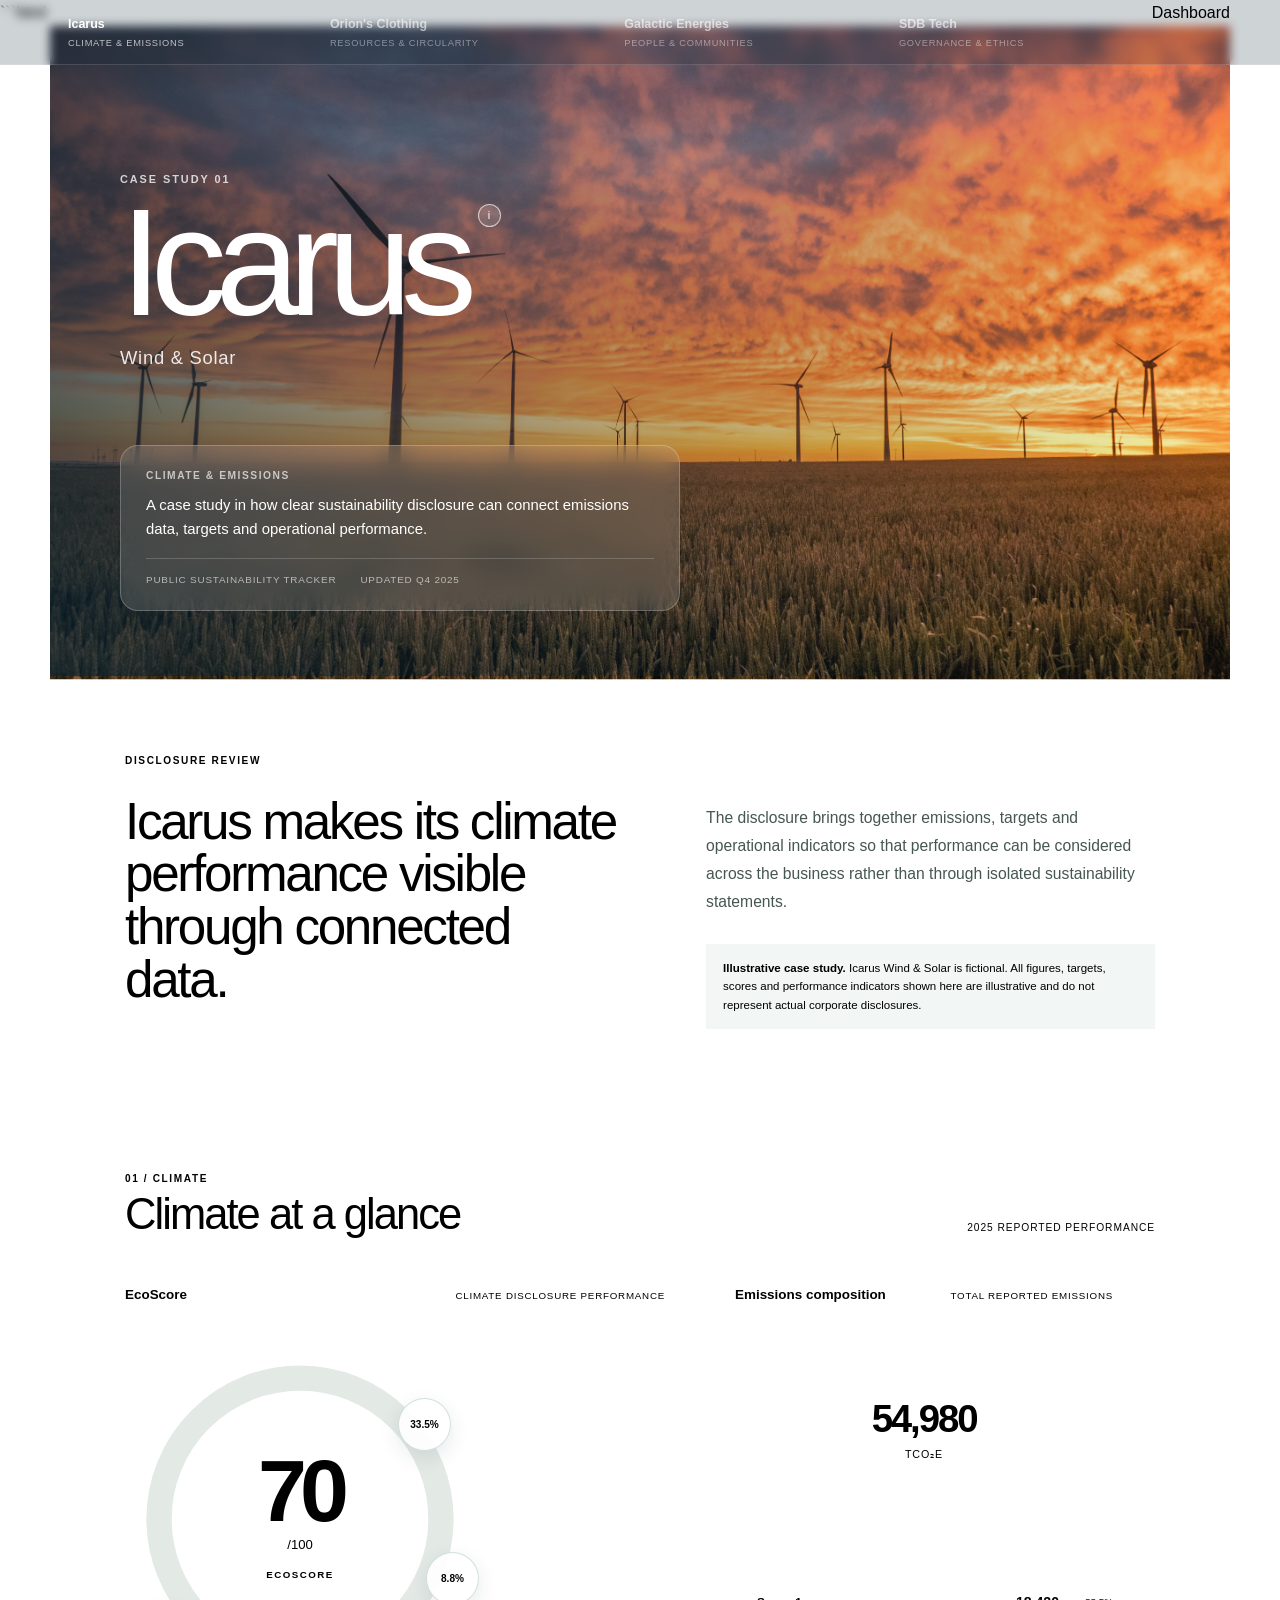
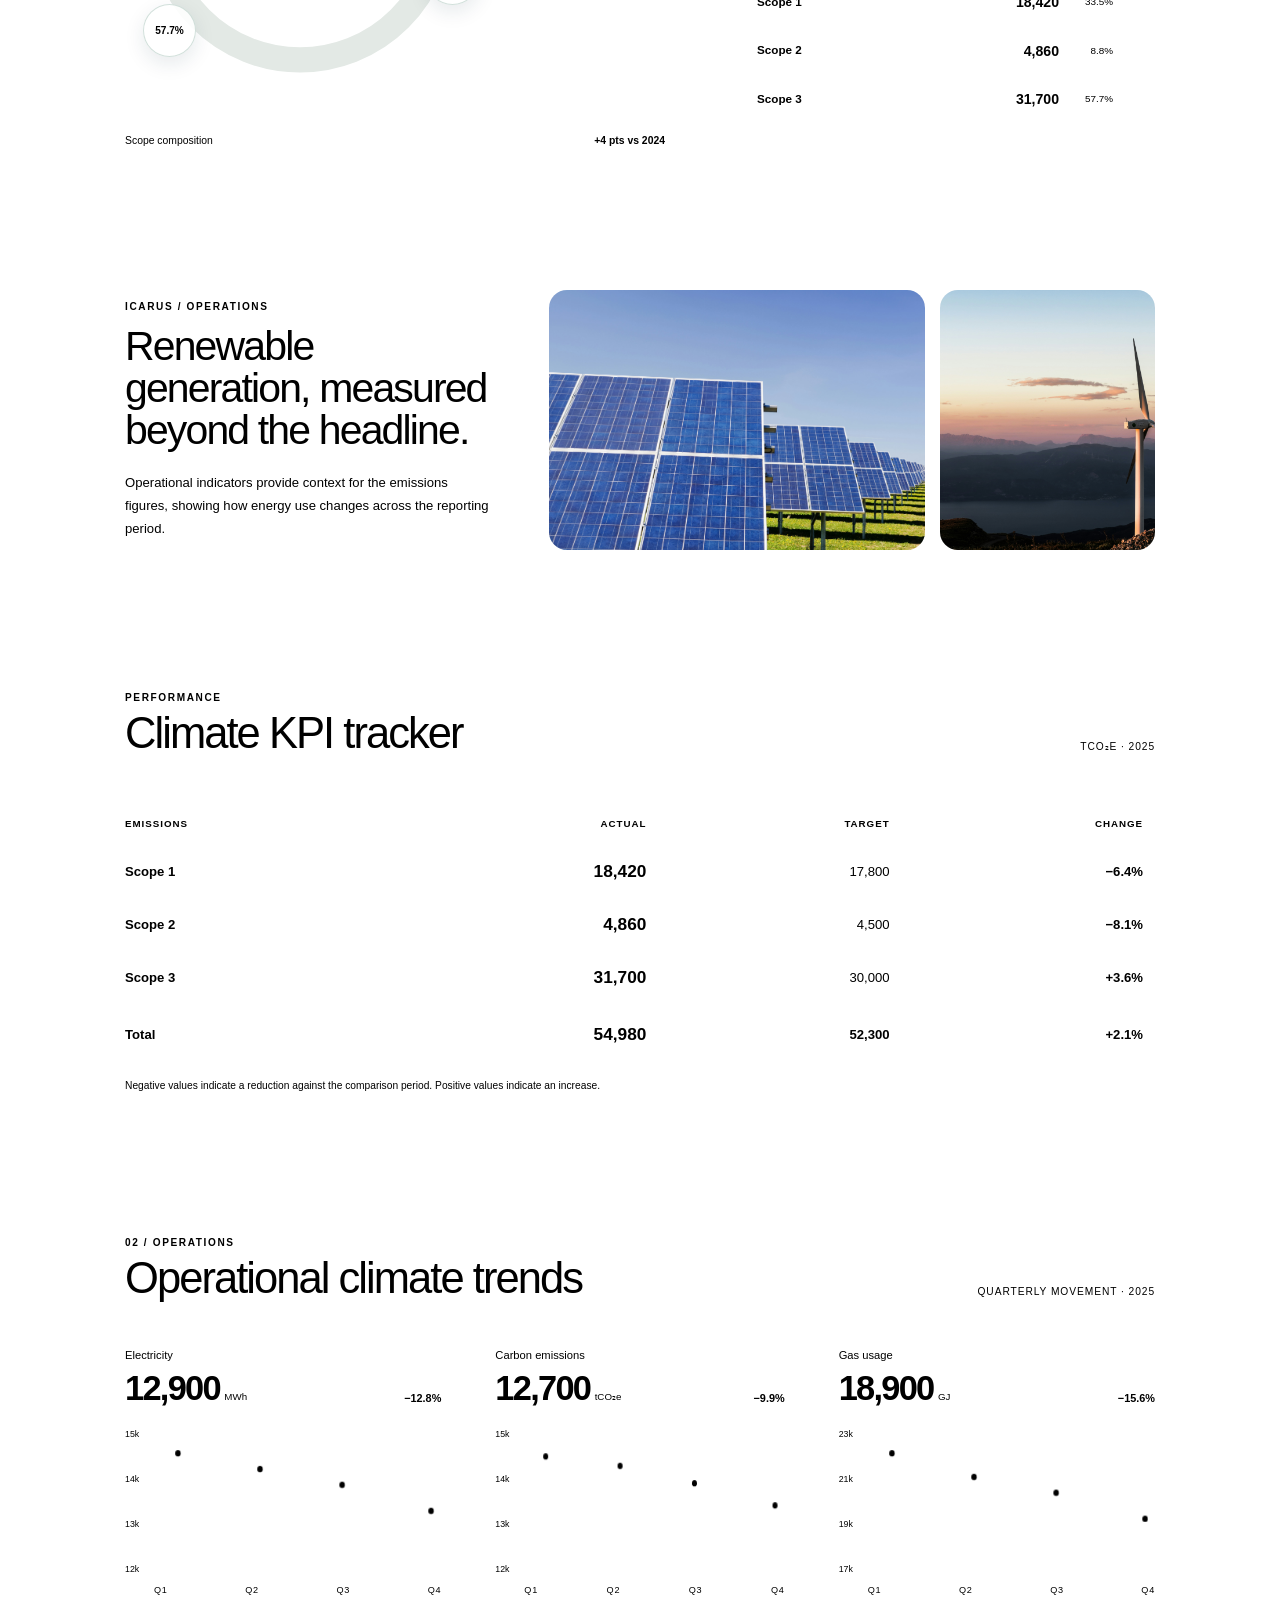
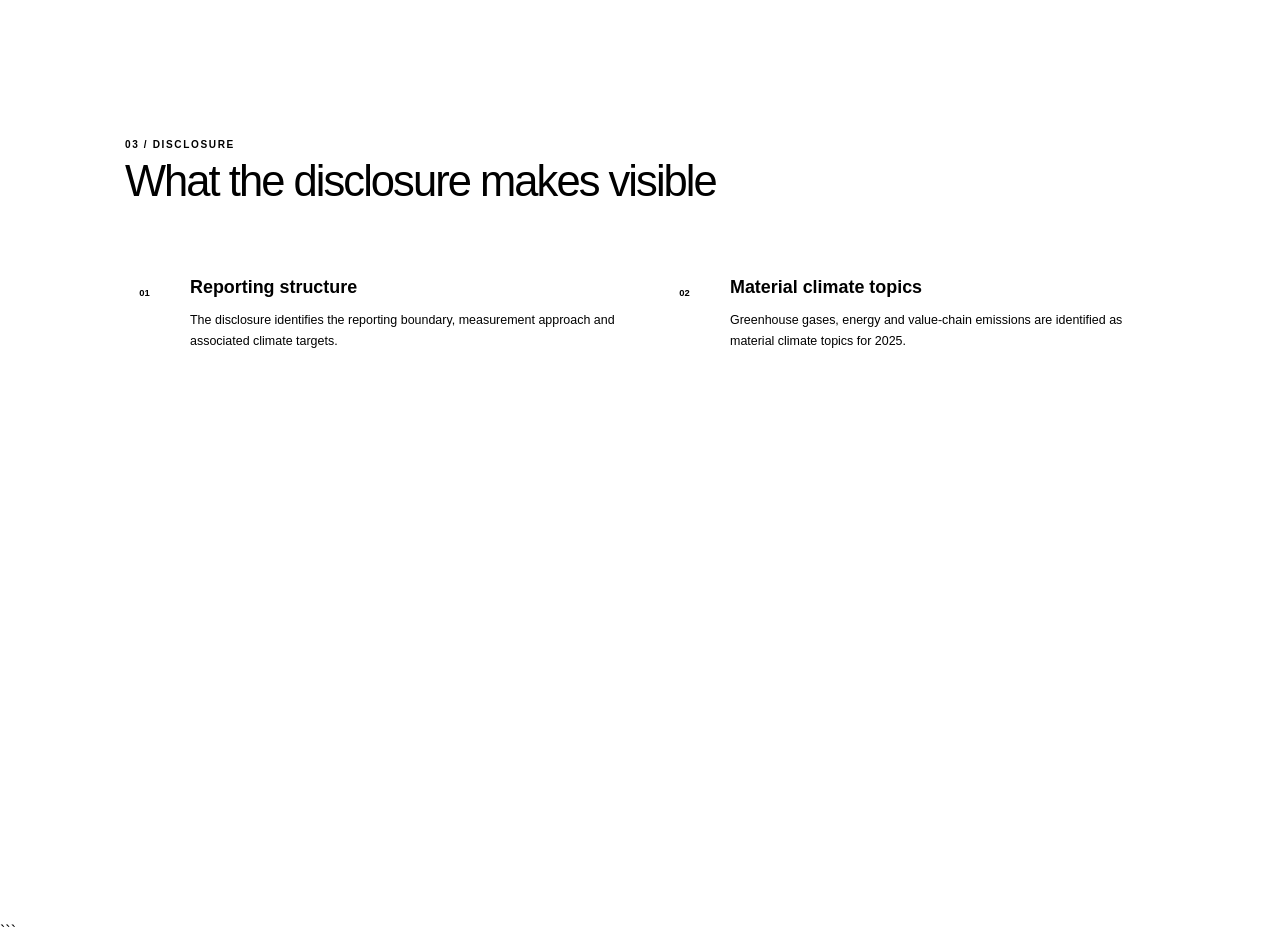
==== commit 053d5384: "Update company-icarus.html" ====
--- a/company-icarus.html
+++ b/company-icarus.html
@@ -39,6 +39,9 @@
                 <span>SDB Tech</span>
                 <small>Governance &amp; Ethics</small>
             </a>
+           <a href="dashboard.html" class="dashboard-button">
+    Dashboard
+</a>
 
         </div>
 
--- a/company-icarus.css
+++ b/company-icarus.css
@@ -2012,4 +2012,89 @@
     }
 
 }
+/* PERSONAL PORTFOLIO FOOTER */
+
+.portfolio-footer {
+    margin-top: 0;
+    padding: 70px 70px 28px;
+    background: var(--icarus-blue);
+    color: #ffffff;
+}
+
+.footer-main {
+    display: flex;
+    justify-content: space-between;
+    align-items: flex-start;
+    gap: 60px;
+}
+
+.footer-kicker {
+    display: block;
+    margin-bottom: 14px;
+    font-size: 0.72rem;
+    font-weight: 700;
+    letter-spacing: 0.18em;
+    color: var(--icarus-green-light);
+}
+
+.footer-main h2 {
+    max-width: 600px;
+    margin: 0 0 14px;
+    font-size: clamp(2rem, 4vw, 3.5rem);
+    line-height: 1.05;
+    font-weight: 500;
+}
+
+.footer-main p {
+    max-width: 560px;
+    margin: 0;
+    color: rgba(255, 255, 255, 0.72);
+    line-height: 1.7;
+}
+
+.footer-links {
+    display: flex;
+    flex-direction: column;
+    gap: 14px;
+    min-width: 150px;
+}
+
+.footer-links a {
+    color: #ffffff;
+    text-decoration: none;
+    font-size: 0.95rem;
+    transition: color 0.25s ease;
+}
+
+.footer-links a:hover {
+    color: var(--icarus-green-light);
+}
+
+.footer-bottom {
+    display: flex;
+    justify-content: space-between;
+    gap: 20px;
+    margin-top: 60px;
+    padding-top: 20px;
+    border-top: 1px solid rgba(255, 255, 255, 0.16);
+    color: rgba(255, 255, 255, 0.55);
+    font-size: 0.75rem;
+}
+
+@media (max-width: 760px) {
+    .portfolio-footer {
+        padding: 50px 28px 24px;
+    }
+
+    .footer-main {
+        flex-direction: column;
+        gap: 35px;
+    }
+
+    .footer-bottom {
+        flex-direction: column;
+        gap: 8px;
+        margin-top: 40px;
+    }
+}
 ```
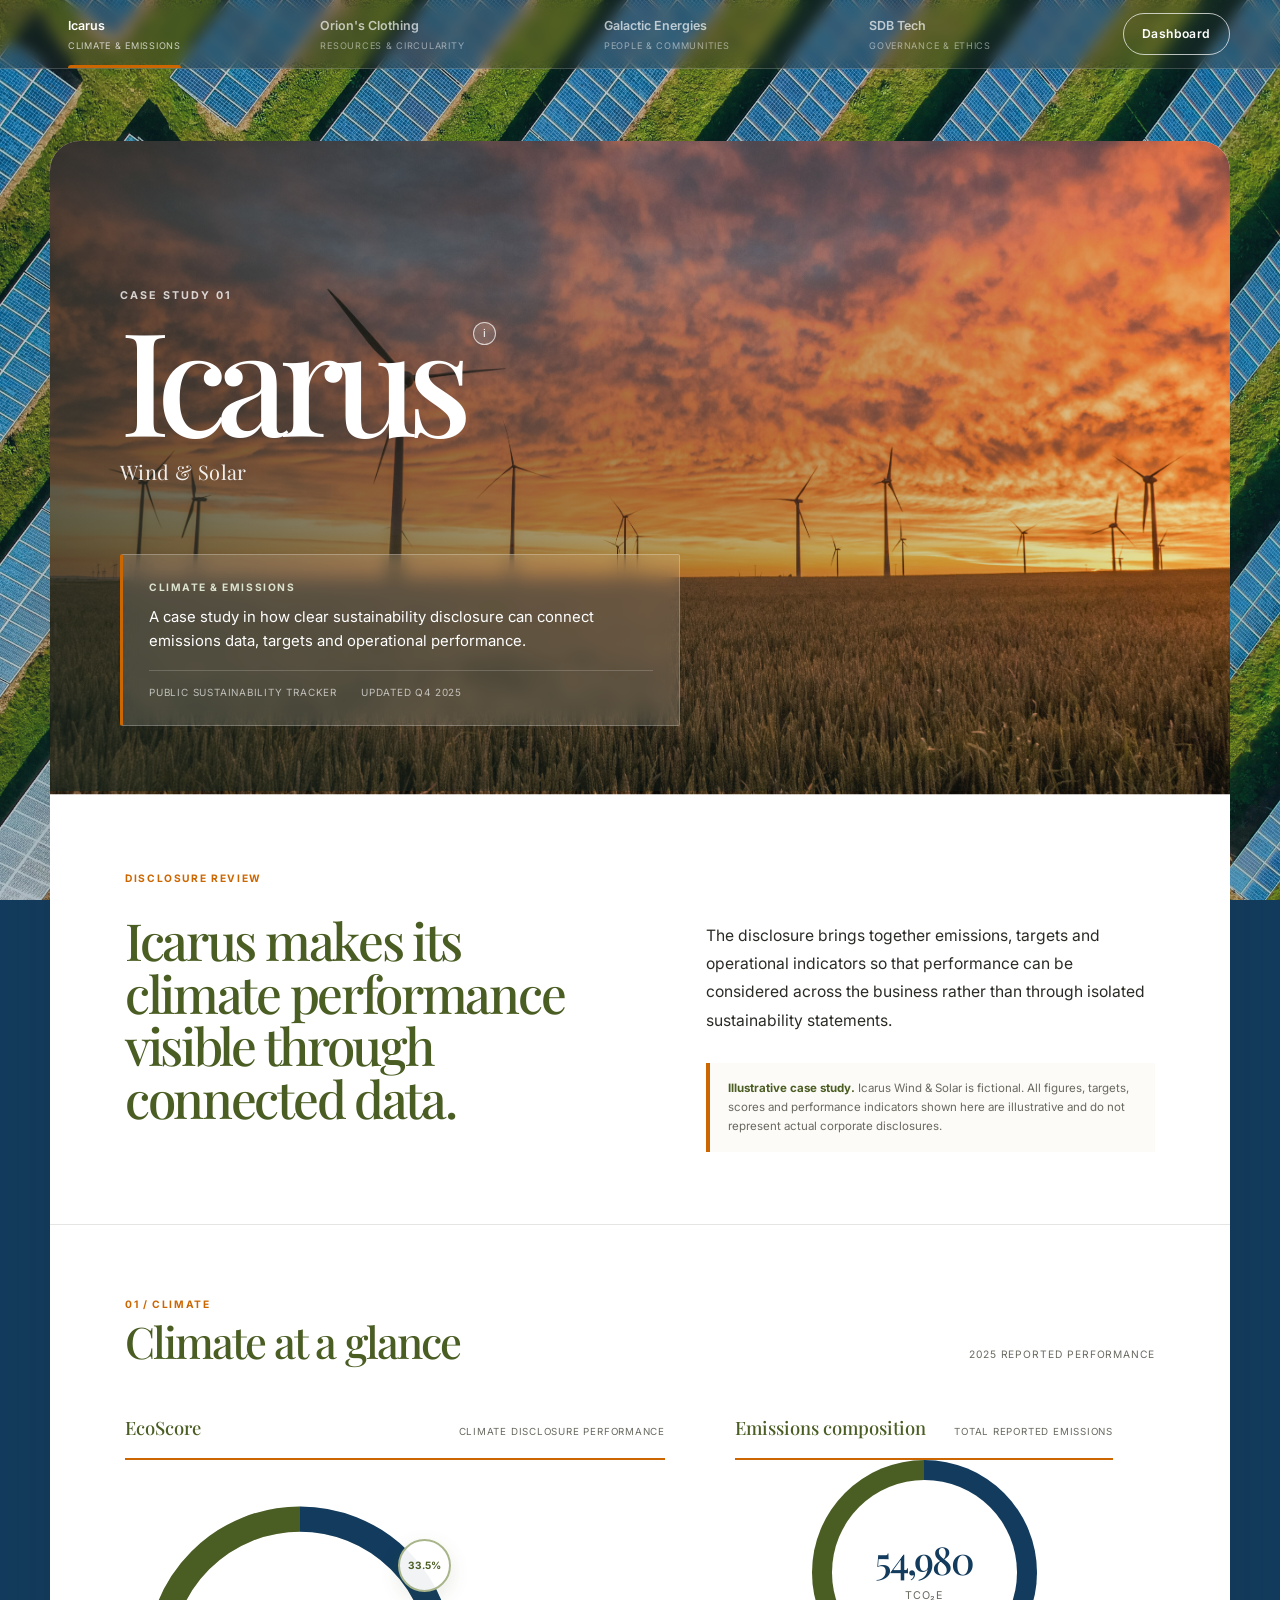
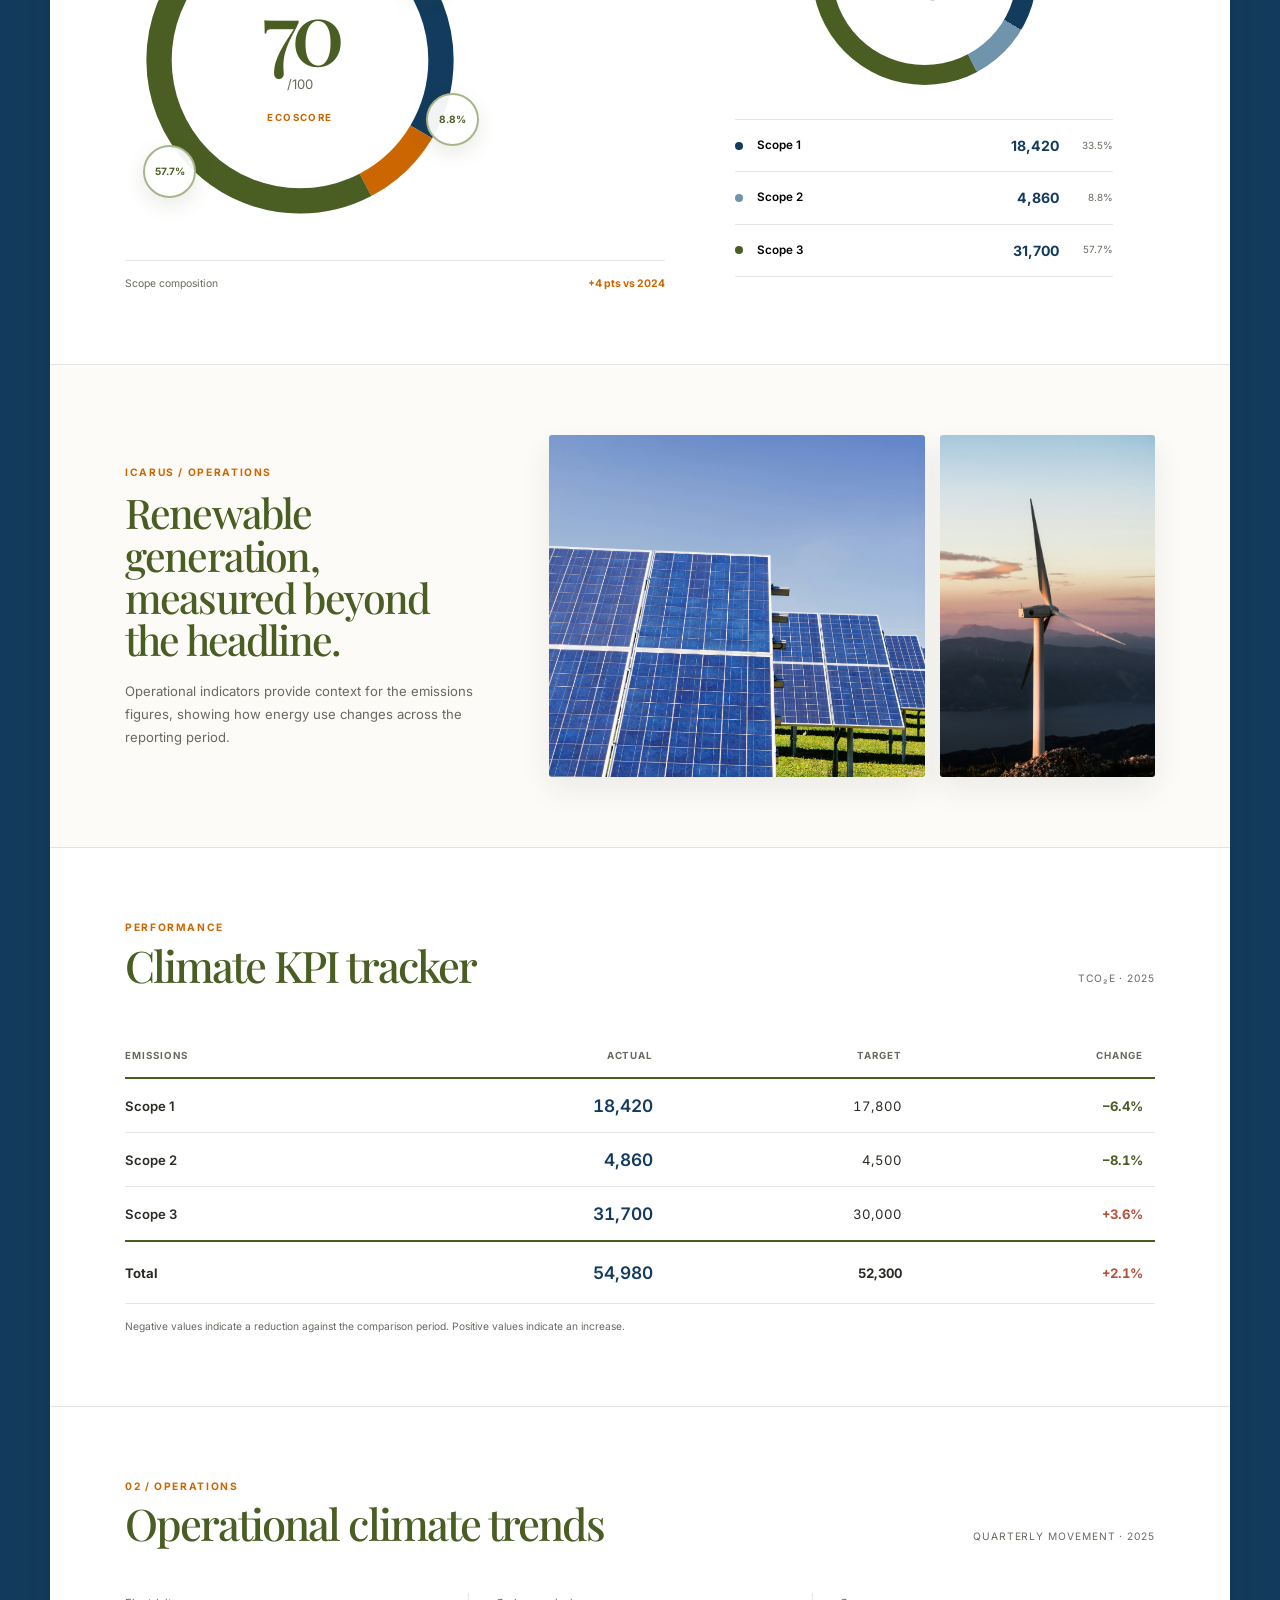
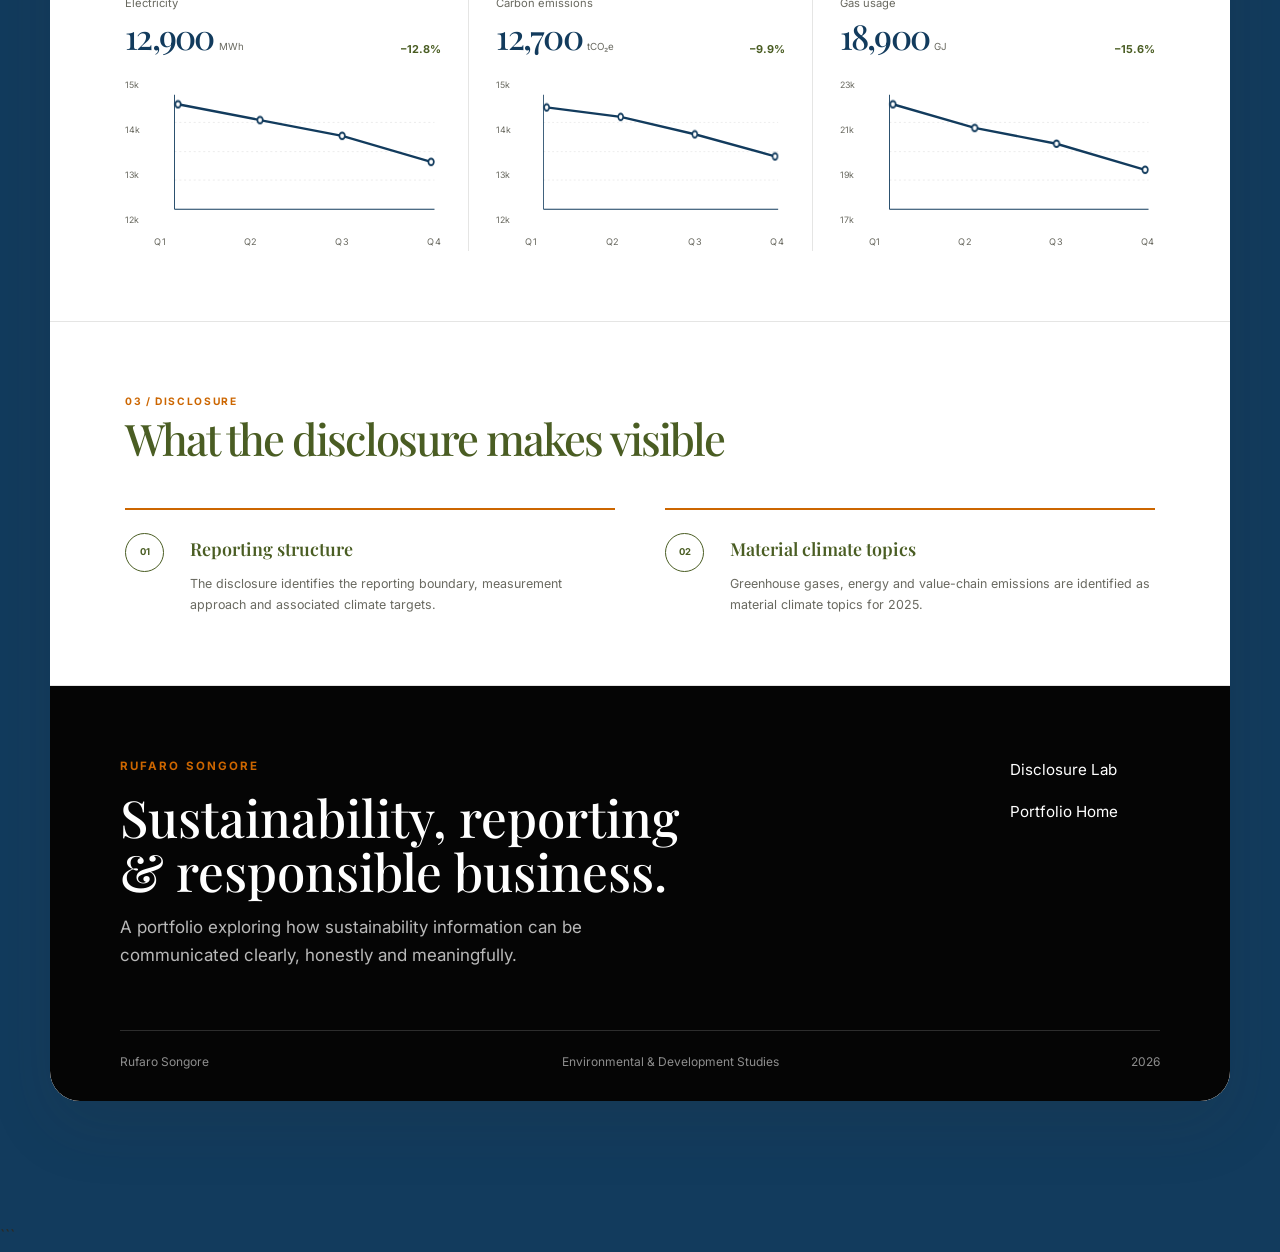
==== commit 715acc6e: "Update company-icarus.html" ====
--- a/company-icarus.html
+++ b/company-icarus.html
@@ -614,7 +614,7 @@
                         <figure class="report-image image-small">
 
                             <img
-                                src="images/icarus-wind.jpg"
+                                src="images/icarus-wind2.jpg"
                                 alt="Wind turbines at a renewable energy facility"
                             >
 
--- a/company-icarus.css
+++ b/company-icarus.css
@@ -1,32 +1,65 @@
-```css
 /* =========================================================
    ICARUS WIND & SOLAR
    CLIMATE & EMISSIONS CASE STUDY
+
+   VISUAL SYSTEM
+   ---------------------------------------------------------
+   Portfolio cream     #F8F5ED
+   Portfolio olive     #4A5D23
+   Portfolio orange    #CC6600
+   Portfolio sage      #A8B58A
+
+   Icarus blue is retained as a secondary reporting colour
+   for climate data, charts and technical information.
+========================================================= */
+
+
+/* =========================================================
+   FONTS
+========================================================= */
+
+@import url('https://fonts.googleapis.com/css2?family=Inter:wght@400;500;600;700&family=Playfair+Display:wght@400;500;600;700&display=swap');
+
+
+/* =========================================================
+   VARIABLES
 ========================================================= */
 
 :root {
-    --icarus-blue: #102f46;
-    --icarus-blue-deep: #0a2436;
-    --icarus-blue-light: #1c4a67;
-
-    --icarus-green: #5f8f7d;
-    --icarus-green-dark: #416f60;
-    --icarus-green-light: #dce9e2;
-
-    --icarus-gold: #c4a05d;
-
-    --sheet: #f8f8f5;
-    --sheet-soft: #f0f3ef;
-
-    --ink: #20302d;
-    --muted: #697672;
-
-    --line: #d8e0db;
-
-    --positive: #a85e4c;
-
-    --shadow:
-        0 35px 90px rgba(4, 20, 32, 0.28);
+
+    /* Portfolio identity */
+    --cream: #F8F5ED;
+    --olive: #4A5D23;
+    --orange: #CC6600;
+    --sage: #A8B58A;
+    --sage-light: #DCE3CF;
+
+    /* Icarus reporting colours */
+    --icarus-blue: #123B5D;
+    --icarus-blue-light: #6F94AC;
+    --icarus-blue-soft: #E8EFF3;
+
+    /* Editorial neutrals */
+    --white: #FFFFFF;
+    --off-white: #FDFBF7;
+    --ink: #2B2B26;
+    --muted: #696960;
+    --light-muted: #8A8980;
+    --line: rgba(43, 43, 38, 0.12);
+
+    /* Status */
+    --positive: #4A5D23;
+    --negative: #B55239;
+
+    /* Shadows */
+    --soft-shadow:
+        0 15px 40px rgba(74, 93, 35, 0.08);
+
+    --card-shadow:
+        0 25px 65px rgba(43, 43, 38, 0.13);
+
+    --hero-shadow:
+        0 30px 80px rgba(43, 43, 38, 0.18);
 }
 
 
@@ -46,24 +79,55 @@
 
 body {
     min-height: 100vh;
-
-    background:
+    margin: 0;
+
+    background-color: #123B5D;
+
+    background-image:
         linear-gradient(
-            145deg,
-            var(--icarus-blue-deep),
-            var(--icarus-blue) 48%,
-            #173d57
-        );
+            rgba(18, 59, 93, 0.28),
+            rgba(18, 59, 93, 0.28)
+        ),
+        url("images/icarus_background.jpg");
+
+    background-size: cover;
+
+    background-position: center;
+
+    background-attachment: fixed;
 
     color: var(--ink);
 
-    font-family:
-        Arial,
-        Helvetica,
-        sans-serif;
-
-    line-height: 1.6;
-}
+    font-family: 'Inter', sans-serif;
+
+    font-size: 17px;
+
+    line-height: 1.8;
+}
+
+
+/* Paper texture from your main portfolio */
+
+body::before {
+
+    content: "";
+
+    position: fixed;
+
+    inset: 0;
+
+    background-image:
+        url("images/paper_texture.png");
+
+    background-repeat: repeat;
+
+    opacity: .025;
+
+    pointer-events: none;
+
+    z-index: 9999;
+}
+
 
 button,
 a {
@@ -71,7 +135,7 @@
 }
 
 button {
-    border: 0;
+    border: none;
 }
 
 a {
@@ -79,13 +143,25 @@
     text-decoration: none;
 }
 
-
-/* =========================================================
-   PINNED NAVIGATION
-   Transparent over hero
+h1,
+h2,
+h3,
+h4 {
+
+    font-family:
+        'Playfair Display',
+        serif;
+}
+
+
+/* =========================================================
+   CASE STUDY NAVIGATION
+   Keeps the Icarus page connected to the portfolio,
+   while remaining readable over the hero image.
 ========================================================= */
 
 .case-study-nav {
+
     position: fixed;
 
     top: 0;
@@ -95,78 +171,145 @@
 
     z-index: 1000;
 
-    background: rgba(10, 36, 54, 0.20);
+    background:
+        rgba(43, 43, 38, 0.32);
 
     border-bottom:
-        1px solid rgba(255, 255, 255, 0.14);
-
-    backdrop-filter: blur(5px);
-    -webkit-backdrop-filter: blur(5px);
+        1px solid rgba(255, 255, 255, 0.18);
+
+    backdrop-filter: blur(7px);
+
+    -webkit-backdrop-filter: blur(7px);
 }
 
 .nav-inner {
-    width: min(1180px, calc(100% - 40px));
+
+    width:
+        min(1180px, calc(100% - 50px));
 
     margin: 0 auto;
 
     display: flex;
+
     justify-content: space-between;
+
     align-items: stretch;
 }
 
 .case-nav-link {
+
     position: relative;
 
-    padding: 15px 18px 13px;
-
-    color: rgba(255, 255, 255, 0.62);
+    padding:
+        15px 18px 13px;
+
+    color:
+        rgba(255, 255, 255, 0.68);
 
     transition:
-        color 0.25s ease,
-        background 0.25s ease;
+        color .25s ease,
+        background .25s ease;
 }
 
 .case-nav-link span {
+
     display: block;
 
-    font-size: 0.78rem;
+    font-size: .78rem;
+
     font-weight: 600;
 }
 
 .case-nav-link small {
+
     display: block;
 
     margin-top: 1px;
 
-    font-size: 0.58rem;
+    font-size: .57rem;
+
     text-transform: uppercase;
-    letter-spacing: 0.08em;
-
-    opacity: 0.7;
+
+    letter-spacing: .08em;
+
+    opacity: .72;
 }
 
 .case-nav-link:hover {
-    color: #ffffff;
+
+    color: #FFFFFF;
 }
 
 .case-nav-link.active {
-    color: #ffffff;
+
+    color: #FFFFFF;
 }
 
 .case-nav-link.active::after {
+
     content: "";
 
     position: absolute;
 
     left: 18px;
     right: 18px;
+
     bottom: 0;
 
     height: 3px;
 
-    background: var(--icarus-green);
-
-    border-radius: 3px 3px 0 0;
+    background: var(--orange);
+
+    border-radius:
+        3px 3px 0 0;
+}
+
+
+/* Dashboard button */
+
+.dashboard-button {
+
+    align-self: center;
+
+    display: inline-flex;
+
+    align-items: center;
+
+    justify-content: center;
+
+    padding:
+        9px 18px;
+
+    margin-left: 10px;
+
+    border:
+        1px solid rgba(255, 255, 255, .7);
+
+    border-radius: 999px;
+
+    color: #FFFFFF;
+
+    font-size: .76rem;
+
+    font-weight: 600;
+
+    letter-spacing: .04em;
+
+    white-space: nowrap;
+
+    transition:
+        background .25s ease,
+        border-color .25s ease,
+        transform .25s ease;
+}
+
+.dashboard-button:hover {
+
+    background: var(--orange);
+
+    border-color: var(--orange);
+
+    transform: translateY(-2px);
 }
 
 
@@ -178,24 +321,31 @@
     width: 100%;
 
     padding:
-        0 0 90px;
+        110px 0 120px;
+
+    position: relative;
 }
 
 
 /* =========================================================
    GIANT CASE STUDY CARD
+   The hero and report sheet have exactly the same width.
 ========================================================= */
 
 .icarus-card {
-    width: min(1180px, calc(100% - 50px));
+
+    width:
+        min(1180px, calc(100% - 50px));
 
     margin: 0 auto;
 
-    border-radius: 0 0 34px 34px;
-
-    box-shadow: var(--shadow);
+    background: var(--white);
+
+    border-radius: 30px;
 
     overflow: hidden;
+
+    box-shadow: var(--card-shadow);
 }
 
 
@@ -204,6 +354,7 @@
 ========================================================= */
 
 .icarus-hero {
+
     position: relative;
 
     min-height: 650px;
@@ -212,6 +363,7 @@
 }
 
 .hero-image {
+
     position: absolute;
 
     inset: 0;
@@ -222,14 +374,15 @@
     object-fit: cover;
 
     filter:
-        saturate(0.98)
-        contrast(0.96)
-        brightness(1.05);
+        saturate(.96)
+        contrast(.97)
+        brightness(1.04);
 
     transform: scale(1.01);
 }
 
 .hero-overlay {
+
     position: absolute;
 
     inset: 0;
@@ -237,13 +390,14 @@
     background:
         linear-gradient(
             90deg,
-            rgba(8, 35, 52, 0.66) 0%,
-            rgba(8, 35, 52, 0.30) 48%,
-            rgba(8, 35, 52, 0.04) 100%
+            rgba(25, 39, 31, .68) 0%,
+            rgba(25, 39, 31, .38) 47%,
+            rgba(25, 39, 31, .08) 100%
         );
 }
 
 .hero-content {
+
     position: relative;
 
     z-index: 2;
@@ -254,51 +408,62 @@
         145px 70px 65px;
 
     display: flex;
+
     flex-direction: column;
+
     justify-content: space-between;
 }
 
 .case-number {
+
     display: block;
 
-    margin-bottom: 12px;
-
-    color: rgba(255, 255, 255, 0.78);
-
-    font-size: 0.68rem;
+    margin-bottom: 13px;
+
+    color:
+        rgba(255, 255, 255, .78);
+
+    font-size: .67rem;
+
     font-weight: 700;
 
-    letter-spacing: 0.18em;
+    letter-spacing: .19em;
+
     text-transform: uppercase;
 }
 
 
 /* =========================================================
-   ICARUS TITLE + HOVER INFO
+   ICARUS TITLE
 ========================================================= */
 
 .icarus-title-wrap {
+
     position: relative;
 
     display: inline-flex;
+
     align-items: center;
 
     width: fit-content;
 }
 
 .icarus-title {
-    color: #ffffff;
-
-    font-size: clamp(5rem, 12vw, 9.5rem);
+
+    color: #FFFFFF;
+
+    font-size:
+        clamp(5rem, 12vw, 9rem);
 
     font-weight: 500;
 
-    line-height: 0.82;
-
-    letter-spacing: -0.075em;
+    line-height: .82;
+
+    letter-spacing: -.075em;
 }
 
 .title-info-trigger {
+
     position: absolute;
 
     top: 4px;
@@ -308,77 +473,91 @@
     height: 23px;
 
     display: flex;
+
     align-items: center;
+
     justify-content: center;
 
     border:
-        1px solid rgba(255, 255, 255, 0.65);
+        1px solid rgba(255,255,255,.7);
 
     border-radius: 50%;
 
-    background: rgba(255, 255, 255, 0.12);
-
-    color: #ffffff;
-
-    font-size: 0.68rem;
+    background:
+        rgba(255,255,255,.12);
+
+    color: #FFFFFF;
+
+    font-size: .68rem;
 
     cursor: pointer;
 
     transition:
-        background 0.2s ease,
-        transform 0.2s ease;
+        background .2s ease,
+        transform .2s ease;
 }
 
 .title-info-trigger:hover {
-    background: rgba(255, 255, 255, 0.25);
+
+    background: var(--orange);
+
+    border-color: var(--orange);
 
     transform: scale(1.08);
 }
 
+
+/* =========================================================
+   TITLE INFORMATION POPUP
+========================================================= */
+
 .icarus-tooltip {
+
     position: absolute;
 
     left: 0;
 
     top: calc(100% + 25px);
 
-    width: min(440px, 80vw);
-
-    padding: 24px;
+    width:
+        min(440px, 80vw);
+
+    padding: 26px;
 
     background:
-        rgba(17, 48, 70, 0.78);
+        rgba(43, 43, 38, .91);
 
     border:
-        1px solid rgba(255, 255, 255, 0.22);
-
-    border-radius: 18px;
-
-    color: #ffffff;
-
-    backdrop-filter: blur(14px);
-    -webkit-backdrop-filter: blur(14px);
+        1px solid rgba(255,255,255,.2);
+
+    border-radius: 4px;
+
+    color: #FFFFFF;
 
     box-shadow:
-        0 20px 45px rgba(0, 0, 0, 0.20);
+        0 20px 45px rgba(0,0,0,.2);
+
+    backdrop-filter: blur(12px);
+
+    -webkit-backdrop-filter: blur(12px);
 
     opacity: 0;
 
     visibility: hidden;
 
-    transform:
-        translateY(-8px);
+    transform: translateY(-8px);
 
     transition:
-        opacity 0.22s ease,
-        visibility 0.22s ease,
-        transform 0.22s ease;
+        opacity .22s ease,
+        visibility .22s ease,
+        transform .22s ease;
 
     z-index: 20;
 }
 
 .icarus-title-wrap:hover .icarus-tooltip,
 .icarus-title-wrap.tooltip-active .icarus-tooltip {
+
     opacity: 1;
 
     visibility: visible;
@@ -387,174 +566,236 @@
 }
 
 .tooltip-label {
+
     display: block;
 
-    margin-bottom: 7px;
-
-    color: rgba(255, 255, 255, 0.62);
-
-    font-size: 0.61rem;
+    margin-bottom: 8px;
+
+    color: var(--sage);
+
+    font-size: .61rem;
+
     font-weight: 700;
 
-    letter-spacing: 0.15em;
+    letter-spacing: .15em;
+
     text-transform: uppercase;
 }
 
 .icarus-tooltip h2 {
+
     margin-bottom: 11px;
 
+    color: #FFFFFF;
+
+    font-size: 1.3rem;
+
+    font-weight: 500;
+}
+
+.icarus-tooltip p {
+
+    margin-top: 9px;
+
+    color:
+        rgba(255,255,255,.83);
+
+    font-size: .78rem;
+
+    line-height: 1.65;
+}
+
+.tooltip-topics {
+
+    display: flex;
+
+    flex-wrap: wrap;
+
+    gap: 7px;
+
+    margin-top: 18px;
+}
+
+.tooltip-topics span {
+
+    padding:
+        5px 9px;
+
+    background:
+        rgba(168,181,138,.16);
+
+    border:
+        1px solid rgba(168,181,138,.32);
+
+    color:
+        rgba(255,255,255,.9);
+
+    font-size: .61rem;
+}
+
+
+/* =========================================================
+   HERO SECTOR
+========================================================= */
+
+.hero-sector {
+
+    margin-top: 18px;
+
+    color:
+        rgba(255,255,255,.9);
+
+    font-family:
+        'Playfair Display',
+        serif;
+
     font-size: 1.25rem;
-    font-weight: 500;
-}
-
-.icarus-tooltip p {
-    margin-top: 9px;
-
-    color: rgba(255, 255, 255, 0.84);
-
-    font-size: 0.78rem;
+
+    letter-spacing: .02em;
+}
+
+
+/* =========================================================
+   HERO INFORMATION
+========================================================= */
+
+.hero-information {
+
+    width:
+        min(560px, 100%);
+}
+
+.hero-information-inner {
+
+    padding:
+        23px 26px;
+
+    background:
+        rgba(248,245,237,.14);
+
+    border:
+        1px solid rgba(255,255,255,.25);
+
+    border-left:
+        3px solid var(--orange);
+
+    border-radius: 2px;
+
+    color: #FFFFFF;
+
+    backdrop-filter: blur(9px);
+
+    -webkit-backdrop-filter: blur(9px);
+}
+
+.information-label {
+
+    display: block;
+
+    margin-bottom: 8px;
+
+    color: var(--sage-light);
+
+    font-size: .64rem;
+
+    font-weight: 700;
+
+    letter-spacing: .15em;
+
+    text-transform: uppercase;
+}
+
+.hero-information p {
+
+    max-width: 500px;
+
+    font-size: .93rem;
 
     line-height: 1.65;
 }
 
-.tooltip-topics {
+.hero-meta {
+
     display: flex;
+
     flex-wrap: wrap;
 
-    gap: 7px;
-
-    margin-top: 17px;
-}
-
-.tooltip-topics span {
-    padding: 5px 9px;
-
-    background:
-        rgba(95, 143, 125, 0.35);
-
-    border:
-        1px solid rgba(183, 218, 201, 0.25);
-
-    border-radius: 20px;
-
-    color: rgba(255, 255, 255, 0.9);
-
-    font-size: 0.61rem;
-}
-
-.hero-sector {
-    margin-top: 18px;
-
-    color: rgba(255, 255, 255, 0.88);
-
-    font-size: 1.15rem;
-
-    letter-spacing: 0.04em;
-}
-
-
-/* =========================================================
-   HERO INFORMATION PANEL
-========================================================= */
-
-.hero-information {
-    width: min(560px, 100%);
-}
-
-.hero-information-inner {
-    padding: 22px 25px;
-
-    background:
-        rgba(255, 255, 255, 0.13);
-
-    border:
-        1px solid rgba(255, 255, 255, 0.23);
-
-    border-radius: 18px;
-
-    color: #ffffff;
-
-    backdrop-filter: blur(12px);
-    -webkit-backdrop-filter: blur(12px);
-}
-
-.information-label {
-    display: block;
-
-    margin-bottom: 8px;
-
-    color: rgba(255, 255, 255, 0.68);
-
-    font-size: 0.64rem;
+    gap: 7px 24px;
+
+    margin-top: 16px;
+
+    padding-top: 13px;
+
+    border-top:
+        1px solid rgba(255,255,255,.18);
+
+    color:
+        rgba(255,255,255,.65);
+
+    font-size: .62rem;
+
+    text-transform: uppercase;
+
+    letter-spacing: .08em;
+}
+
+
+/* =========================================================
+   REPORT SHEET
+
+   Same width as the hero because it sits directly inside
+   the same .icarus-card.
+========================================================= */
+
+.icarus-sheet {
+
+    width: 100%;
+
+    margin: 0;
+
+    padding: 0;
+
+    background: var(--white);
+
+    overflow: hidden;
+}
+
+
+/* =========================================================
+   INTRODUCTION
+========================================================= */
+
+.report-introduction {
+
+    padding:
+        78px 75px 72px;
+
+    border-bottom:
+        1px solid var(--line);
+}
+
+.section-kicker {
+
+    display: inline-block;
+
+    color: var(--orange);
+
+    font-size: .64rem;
+
     font-weight: 700;
 
-    letter-spacing: 0.15em;
+    letter-spacing: .16em;
+
     text-transform: uppercase;
 }
 
-.hero-information p {
-    max-width: 500px;
-
-    font-size: 0.93rem;
-
-    line-height: 1.65;
-}
-
-.hero-meta {
-    display: flex;
-    flex-wrap: wrap;
-
-    gap: 7px 24px;
-
-    margin-top: 16px;
-    padding-top: 13px;
-
-    border-top:
-        1px solid rgba(255, 255, 255, 0.18);
-
-    color: rgba(255, 255, 255, 0.62);
-
-    font-size: 0.62rem;
-
-    text-transform: uppercase;
-
-    letter-spacing: 0.08em;
-}
-
-
-/* =========================================================
-   WHITE REPORT SHEET
-========================================================= */
-
-.icarus-sheet {
-    position: relative;
-
-    background: var(--sheet);
-
-    border-radius: 32px 32px 0 0;
-
-    margin-top: -1px;
-
-    overflow: hidden;
-}
-
-
-/* =========================================================
-   INTRODUCTION
-========================================================= */
-
-.report-introduction {
-    padding: 78px 75px 72px;
-
-    border-bottom: 1px solid var(--line);
-}
-
 .introduction-grid {
+
     display: grid;
 
     grid-template-columns:
         1.05fr
-        0.95fr;
+        .95fr;
 
     gap: 85px;
 
@@ -562,112 +803,125 @@
 }
 
 .introduction-grid h2 {
+
     max-width: 620px;
 
-    color: var(--icarus-blue);
-
-    font-size: clamp(2.25rem, 4vw, 4rem);
+    color: var(--olive);
+
+    font-size:
+        clamp(2.35rem, 4vw, 4rem);
 
     font-weight: 500;
 
     line-height: 1.03;
 
-    letter-spacing: -0.045em;
+    letter-spacing: -.045em;
 }
 
 .introduction-copy {
+
     padding-top: 8px;
 }
 
 .introduction-copy > p:first-child {
-    color: #465651;
-
-    font-size: 0.98rem;
+
+    color: var(--ink);
+
+    font-size: .98rem;
 
     line-height: 1.8;
 }
 
+
+/* Small orange editorial marker */
+
 .data-notice {
-    margin-top: 27px;
-
-    padding: 15px 17px;
+
+    margin-top: 28px;
+
+    padding:
+        16px 18px;
 
     background:
-        rgba(95, 143, 125, 0.08);
+        var(--off-white);
 
     border-left:
-        3px solid var(--icarus-green);
+        4px solid var(--orange);
 
     color: var(--muted);
 
-    font-size: 0.72rem;
-
-    line-height: 1.6;
+    font-size: .72rem;
+
+    line-height: 1.65;
 }
 
 .data-notice strong {
-    color: var(--ink);
-}
-
-
-/* =========================================================
-   GENERAL SECTIONS
+
+    color: var(--olive);
+}
+
+
+/* =========================================================
+   GENERAL REPORT SECTIONS
 ========================================================= */
 
 .report-section {
-    padding: 70px 75px;
-
-    border-bottom: 1px solid var(--line);
-}
-
-.section-kicker {
-    display: inline-block;
-
-    color: var(--icarus-green-dark);
-
-    font-size: 0.63rem;
-
-    font-weight: 700;
-
-    letter-spacing: 0.16em;
+
+    padding:
+        70px 75px;
+
+    border-bottom:
+        1px solid var(--line);
+}
+
+.section-heading-row {
+
+    display: flex;
+
+    align-items: flex-end;
+
+    justify-content: space-between;
+
+    gap: 30px;
+
+    margin-bottom: 47px;
+}
+
+.section-heading-row h2 {
+
+    margin-top: 7px;
+
+    color: var(--olive);
+
+    font-size:
+        clamp(2.1rem, 3.4vw, 3.25rem);
+
+    font-weight: 500;
+
+    line-height: 1;
+
+    letter-spacing: -.045em;
+}
+
+.section-heading-row > p {
+
+    color: var(--muted);
+
+    font-size: .64rem;
 
     text-transform: uppercase;
-}
-
-.section-heading-row {
-    display: flex;
-
-    align-items: flex-end;
-
-    justify-content: space-between;
-
-    gap: 30px;
-
-    margin-bottom: 47px;
-}
-
-.section-heading-row h2 {
-    margin-top: 6px;
-
-    color: var(--icarus-blue);
-
-    font-size: clamp(2rem, 3.4vw, 3.25rem);
-
-    font-weight: 500;
-
-    line-height: 1;
-
-    letter-spacing: -0.045em;
-}
-
-.section-heading-row > p {
-    color: var(--muted);
-
-    font-size: 0.64rem;
-
-    text-transform: uppercase;
-
-    letter-spacing: 0.09em;
+
+    letter-spacing: .09em;
+}
+
+
+/* Orange line under major headings */
+
+.section-heading-row::after {
+
+    content: "";
+
+    display: none;
 }
 
 
@@ -676,16 +930,18 @@
 ========================================================= */
 
 .climate-dashboard {
+
     display: grid;
 
     grid-template-columns:
         1.1fr
-        0.9fr;
+        .9fr;
 
     gap: 70px;
 }
 
 .visual-label {
+
     display: flex;
 
     justify-content: space-between;
@@ -696,23 +952,32 @@
 
     padding-bottom: 14px;
 
-    border-bottom: 1px solid var(--line);
+    border-bottom:
+        2px solid var(--orange);
 }
 
 .visual-label > span {
-    font-size: 0.84rem;
-
-    font-weight: 700;
+
+    color: var(--olive);
+
+    font-family:
+        'Playfair Display',
+        serif;
+
+    font-size: 1.15rem;
+
+    font-weight: 500;
 }
 
 .visual-label > small {
+
     color: var(--muted);
 
-    font-size: 0.61rem;
+    font-size: .61rem;
 
     text-transform: uppercase;
 
-    letter-spacing: 0.08em;
+    letter-spacing: .08em;
 }
 
 
@@ -721,6 +986,7 @@
 ========================================================= */
 
 .ecoscore-layout {
+
     position: relative;
 
     display: grid;
@@ -737,6 +1003,7 @@
 }
 
 .ecoscore-container {
+
     position: relative;
 
     width: 350px;
@@ -746,6 +1013,7 @@
 }
 
 .ecoscore-svg {
+
     width: 100%;
     height: 100%;
 
@@ -755,18 +1023,21 @@
         rotate(-90deg);
 
     animation:
-        ecoSpin 1.3s cubic-bezier(0.2, 0.8, 0.2, 1);
+        ecoSpin 1.3s cubic-bezier(.2,.8,.2,1);
 }
 
 .eco-track {
+
     fill: none;
 
-    stroke: #e3e9e5;
+    stroke:
+        #E6E8E1;
 
     stroke-width: 26;
 }
 
 .eco-segment {
+
     fill: none;
 
     stroke-width: 26;
@@ -774,14 +1045,15 @@
     stroke-linecap: butt;
 
     transition:
-        stroke-width 0.25s ease,
-        opacity 0.25s ease;
+        stroke-width .25s ease,
+        opacity .25s ease;
 
     stroke-dasharray: 911.06;
 }
 
 .eco-segment-1 {
-    stroke: var(--icarus-green);
+
+    stroke: var(--icarus-blue);
 
     stroke-dashoffset: 0;
 
@@ -791,7 +1063,8 @@
 }
 
 .eco-segment-2 {
-    stroke: var(--icarus-gold);
+
+    stroke: var(--orange);
 
     stroke-dashoffset: -305.2;
 
@@ -801,7 +1074,8 @@
 }
 
 .eco-segment-3 {
-    stroke: var(--icarus-green-dark);
+
+    stroke: var(--olive);
 
     stroke-dashoffset: -385.37;
 
@@ -811,10 +1085,12 @@
 }
 
 .ecoscore-container:hover .eco-segment {
+
     stroke-width: 30;
 }
 
 .ecoscore-centre {
+
     position: absolute;
 
     inset: 0;
@@ -831,45 +1107,53 @@
 }
 
 .ecoscore-number {
-    color: var(--icarus-blue);
+
+    color: var(--olive);
+
+    font-family:
+        'Playfair Display',
+        serif;
 
     font-size: 5.5rem;
 
-    font-weight: 600;
-
-    line-height: 0.82;
-
-    letter-spacing: -0.08em;
+    font-weight: 500;
+
+    line-height: .82;
+
+    letter-spacing: -.08em;
 }
 
 .ecoscore-unit {
+
     margin-top: 7px;
 
     color: var(--muted);
 
-    font-size: 0.82rem;
+    font-size: .82rem;
 }
 
 .ecoscore-label {
+
     margin-top: 12px;
 
-    color: var(--icarus-green-dark);
-
-    font-size: 0.61rem;
+    color: var(--orange);
+
+    font-size: .61rem;
 
     font-weight: 700;
 
-    letter-spacing: 0.15em;
+    letter-spacing: .15em;
 
     text-transform: uppercase;
 }
 
 
 /* =========================================================
-   ECO SCORE PERCENTAGE HOTSPOTS
+   ECOSCORE HOTSPOTS
 ========================================================= */
 
 .eco-hotspot {
+
     position: absolute;
 
     z-index: 5;
@@ -880,45 +1164,52 @@
     border-radius: 50%;
 
     background:
-        rgba(255, 255, 255, 0.88);
+        rgba(255,255,255,.94);
 
     border:
-        1px solid rgba(95, 143, 125, 0.28);
-
-    color: var(--icarus-blue);
-
-    font-size: 0.63rem;
+        2px solid var(--sage);
+
+    color: var(--olive);
+
+    font-size: .63rem;
 
     font-weight: 700;
 
     cursor: pointer;
 
     box-shadow:
-        0 7px 20px rgba(16, 47, 70, 0.10);
+        0 7px 20px rgba(74,93,35,.12);
 
     transition:
-        transform 0.2s ease,
-        background 0.2s ease;
+        transform .2s ease,
+        background .2s ease,
+        border-color .2s ease;
 }
 
 .eco-hotspot:hover,
 .eco-hotspot.active {
-    background: var(--icarus-green-light);
+
+    background: var(--sage);
+
+    border-color: var(--olive);
 
     transform: scale(1.1);
 }
 
 .hotspot-1 {
+
     top: 54px;
     right: 24px;
 }
 
 .hotspot-2 {
+
     right: -4px;
     bottom: 89px;
 }
 
 .hotspot-3 {
+
     left: 18px;
     bottom: 37px;
 }
@@ -929,6 +1220,7 @@
 ========================================================= */
 
 .scope-information {
+
     position: relative;
 
     width: 100%;
@@ -937,6 +1229,7 @@
 }
 
 .scope-hover-card {
+
     position: absolute;
 
     inset: 0;
@@ -944,18 +1237,16 @@
     padding: 21px;
 
     background:
-        rgba(255, 255, 255, 0.68);
+        var(--off-white);
 
     border:
-        1px solid rgba(95, 143, 125, 0.24);
-
-    border-radius: 17px;
+        1px solid rgba(74,93,35,.15);
+
+    border-top:
+        3px solid var(--orange);
 
     box-shadow:
-        0 14px 35px rgba(16, 47, 70, 0.08);
-
-    backdrop-filter: blur(8px);
-    -webkit-backdrop-filter: blur(8px);
+        0 12px 30px rgba(43,43,38,.06);
 
     opacity: 0;
 
@@ -965,49 +1256,53 @@
         translateY(8px);
 
     transition:
-        opacity 0.2s ease,
-        visibility 0.2s ease,
-        transform 0.2s ease;
+        opacity .2s ease,
+        visibility .2s ease,
+        transform .2s ease;
 }
 
 .scope-hover-card.visible {
+
     opacity: 1;
 
     visibility: visible;
 
-    transform: translateY(0);
+    transform:
+        translateY(0);
 }
 
 .scope-hover-card::before {
+
     content: "";
 
     display: block;
 
     width: 30px;
+
     height: 3px;
 
     margin-bottom: 17px;
 
-    background: var(--icarus-green);
-
-    border-radius: 3px;
+    background: var(--orange);
 }
 
 .scope-hover-card > span {
+
     display: block;
 
-    color: var(--icarus-green-dark);
-
-    font-size: 0.64rem;
+    color: var(--olive);
+
+    font-size: .64rem;
 
     font-weight: 700;
 
-    letter-spacing: 0.12em;
+    letter-spacing: .12em;
 
     text-transform: uppercase;
 }
 
 .scope-hover-card strong {
+
     display: inline-block;
 
     margin-top: 7px;
@@ -1020,55 +1315,61 @@
 
     line-height: 1;
 
-    letter-spacing: -0.05em;
+    letter-spacing: -.05em;
 }
 
 .scope-hover-card small {
+
     color: var(--muted);
 
-    font-size: 0.64rem;
+    font-size: .64rem;
 }
 
 .scope-hover-card p {
+
     margin-top: 13px;
 
     color: var(--muted);
 
-    font-size: 0.73rem;
+    font-size: .73rem;
 
     line-height: 1.55;
 }
 
 .scope-hover-card em {
+
     display: block;
 
     margin-top: 11px;
 
-    color: var(--ink);
-
-    font-size: 0.64rem;
+    color: var(--olive);
+
+    font-size: .64rem;
 
     font-style: normal;
 
-    font-weight: 600;
+    font-weight: 700;
 }
 
 .ecoscore-footer {
+
     display: flex;
 
     justify-content: space-between;
 
     padding-top: 14px;
 
-    border-top: 1px solid var(--line);
+    border-top:
+        1px solid var(--line);
 
     color: var(--muted);
 
-    font-size: 0.65rem;
+    font-size: .65rem;
 }
 
 .ecoscore-footer strong {
-    color: var(--icarus-green-dark);
+
+    color: var(--orange);
 }
 
 
@@ -1077,6 +1378,7 @@
 ========================================================= */
 
 .emissions-visual {
+
     min-height: 400px;
 
     display: flex;
@@ -1087,43 +1389,121 @@
 }
 
 .scope-donut {
+
     position: relative;
 
     width: 225px;
     height: 225px;
 
-    margin: 0 auto 34px;
+    margin:
+        0 auto 34px;
 
     border-radius: 50%;
 
     background:
         conic-gradient(
-            var(--icarus-green) 0 33.5%,
-            var(--icarus-gold) 33.5% 42.3%,
-            var(--icarus-green-dark) 42.3% 100%
+            var(--icarus-blue) 0 33.5%,
+            var(--icarus-blue-light) 33.5% 42.3%,
+            var(--olive) 42.3% 100%
         );
 
     transition:
-        transform 0.3s ease;
+        transform .3s ease,
+        filter .3s ease;
+
+    cursor: pointer;
 }
 
 .scope-donut:hover {
+
     transform: scale(1.04);
+
+    filter:
+        drop-shadow(
+            0 12px 20px
+            rgba(18,59,93,.16)
+        );
+}
+
+
+/* Pie chart explanation on hover */
+
+.scope-donut::after {
+
+    content:
+        "Largest source: Scope 3\A57.7% of total emissions";
+
+    white-space: pre-line;
+
+    position: absolute;
+
+    left: 50%;
+
+    bottom: -62px;
+
+    width: max-content;
+
+    max-width: 215px;
+
+    padding:
+        9px 12px;
+
+    background:
+        var(--olive);
+
+    color: #FFFFFF;
+
+    font-size: .67rem;
+
+    line-height: 1.4;
+
+    text-align: center;
+
+    border-radius: 3px;
+
+    box-shadow:
+        0 10px 25px rgba(43,43,38,.15);
+
+    opacity: 0;
+
+    visibility: hidden;
+
+    transform:
+        translate(-50%, 6px);
+
+    transition:
+        opacity .2s ease,
+        visibility .2s ease,
+        transform .2s ease;
+
+    z-index: 10;
+}
+
+.scope-donut:hover::after {
+
+    opacity: 1;
+
+    visibility: visible;
+
+    transform:
+        translate(-50%, 0);
 }
 
 .scope-donut::before {
+
     content: "";
 
     position: absolute;
 
     inset: 20px;
 
-    background: var(--sheet);
+    background: var(--white);
 
     border-radius: 50%;
 }
 
 .donut-centre {
+
     position: absolute;
 
     inset: 20px;
@@ -1140,34 +1520,48 @@
 }
 
 .donut-centre strong {
+
     color: var(--icarus-blue);
 
+    font-family:
+        'Playfair Display',
+        serif;
+
     font-size: 2.4rem;
 
-    font-weight: 600;
+    font-weight: 500;
 
     line-height: 1;
 
-    letter-spacing: -0.055em;
+    letter-spacing: -.055em;
 }
 
 .donut-centre span {
+
     margin-top: 7px;
 
     color: var(--muted);
 
-    font-size: 0.67rem;
+    font-size: .67rem;
 
     text-transform: uppercase;
 
-    letter-spacing: 0.08em;
-}
+    letter-spacing: .08em;
+}
+
+
+/* =========================================================
+   SCOPE BREAKDOWN
+========================================================= */
 
 .scope-breakdown {
-    border-top: 1px solid var(--line);
+
+    border-top:
+        1px solid var(--line);
 }
 
 .scope-item {
+
     width: 100%;
 
     display: grid;
@@ -1186,22 +1580,35 @@
 
     background: transparent;
 
-    border-bottom: 1px solid var(--line);
+    border-bottom:
+        1px solid var(--line);
 
     text-align: left;
 
     cursor: pointer;
 
     transition:
-        padding 0.2s ease;
+        padding .2s ease,
+        background .2s ease;
 }
 
 .scope-item:hover,
 .scope-item.active {
-    padding-left: 6px;
+
+    padding-left: 10px;
+
+    background:
+        rgba(74,93,35,.055);
+}
+
+.scope-item:hover .scope-name,
+.scope-item.active .scope-name {
+
+    color: var(--olive);
 }
 
 .scope-marker {
+
     width: 8px;
     height: 8px;
 
@@ -1209,33 +1616,39 @@
 }
 
 .scope-marker-1 {
-    background: var(--icarus-green);
+
+    background: var(--icarus-blue);
 }
 
 .scope-marker-2 {
-    background: var(--icarus-gold);
+
+    background: var(--icarus-blue-light);
 }
 
 .scope-marker-3 {
-    background: var(--icarus-green-dark);
+
+    background: var(--olive);
 }
 
 .scope-name {
-    font-size: 0.73rem;
+
+    font-size: .73rem;
 
     font-weight: 600;
 }
 
 .scope-item strong {
+
     color: var(--icarus-blue);
 
-    font-size: 0.88rem;
+    font-size: .88rem;
 }
 
 .scope-item small {
+
     color: var(--muted);
 
-    font-size: 0.62rem;
+    font-size: .62rem;
 
     text-align: right;
 }
@@ -1246,58 +1659,66 @@
 ========================================================= */
 
 .image-section {
+
     display: grid;
 
     grid-template-columns:
-        0.75fr
+        .75fr
         1.25fr;
 
     gap: 60px;
 
-    padding: 70px 75px;
+    padding:
+        70px 75px;
 
     background:
-        var(--sheet-soft);
-
-    border-bottom: 1px solid var(--line);
+        var(--off-white);
+
+    border-bottom:
+        1px solid var(--line);
 }
 
 .image-section-copy {
+
     align-self: center;
 }
 
 .image-section-copy h2 {
+
     margin-top: 10px;
 
-    color: var(--icarus-blue);
-
-    font-size: clamp(2rem, 3.2vw, 3.1rem);
+    color: var(--olive);
+
+    font-size:
+        clamp(2rem, 3.2vw, 3.1rem);
 
     font-weight: 500;
 
     line-height: 1.03;
 
-    letter-spacing: -0.045em;
+    letter-spacing: -.045em;
 }
 
 .image-section-copy p {
+
     max-width: 400px;
 
     margin-top: 20px;
 
     color: var(--muted);
 
-    font-size: 0.82rem;
+    font-size: .82rem;
 
     line-height: 1.75;
 }
 
 .image-strip {
+
     display: grid;
 
     grid-template-columns:
         1.4fr
-        0.8fr;
+        .8fr;
 
     gap: 15px;
 
@@ -1305,14 +1726,19 @@
 }
 
 .report-image {
+
     overflow: hidden;
 
-    border-radius: 18px;
+    border-radius: 3px;
 
     min-height: 260px;
+
+    box-shadow:
+        0 12px 30px rgba(43,43,38,.08);
 }
 
 .report-image img {
+
     width: 100%;
     height: 100%;
 
@@ -1321,14 +1747,16 @@
     object-fit: cover;
 
     transition:
-        transform 0.5s ease;
+        transform .5s ease;
 }
 
 .report-image:hover img {
+
     transform: scale(1.035);
 }
 
 .image-small {
+
     min-height: 210px;
 }
 
@@ -1338,56 +1766,69 @@
 ========================================================= */
 
 .kpi-table-wrapper {
+
     width: 100%;
 }
 
 .kpi-table {
+
     width: 100%;
 
     border-collapse: collapse;
 
-    font-size: 0.82rem;
+    font-size: .82rem;
 }
 
 .kpi-table thead {
-    border-bottom: 2px solid var(--icarus-blue);
+
+    border-bottom:
+        2px solid var(--olive);
 }
 
 .kpi-table th,
 .kpi-table td {
-    padding: 16px 12px;
-
-    border-bottom: 1px solid var(--line);
+
+    padding:
+        16px 12px;
+
+    border-bottom:
+        1px solid var(--line);
 
     text-align: right;
 }
 
 .kpi-table th:first-child,
 .kpi-table td:first-child {
+
     padding-left: 0;
 
     text-align: left;
 }
 
 .kpi-table thead th {
+
     color: var(--muted);
 
-    font-size: 0.61rem;
+    font-size: .61rem;
 
     text-transform: uppercase;
 
-    letter-spacing: 0.1em;
+    letter-spacing: .1em;
 }
 
 .kpi-table tbody th {
+
     font-weight: 600;
 }
 
 .kpi-table tbody td {
-    font-variant-numeric: tabular-nums;
+
+    font-variant-numeric:
+        tabular-nums;
 }
 
 .kpi-table tbody td:nth-child(2) {
+
     color: var(--icarus-blue);
 
     font-size: 1.08rem;
@@ -1396,23 +1837,28 @@
 }
 
 .kpi-table .negative {
-    color: var(--icarus-green-dark);
+
+    color: var(--olive);
 
     font-weight: 700;
 }
 
 .kpi-table .positive {
-    color: var(--positive);
+
+    color: var(--negative);
 
     font-weight: 700;
 }
 
 .kpi-table .total-row {
-    border-top: 2px solid var(--icarus-blue);
+
+    border-top:
+        2px solid var(--olive);
 }
 
 .kpi-table .total-row th,
 .kpi-table .total-row td {
+
     padding-top: 20px;
     padding-bottom: 20px;
 
@@ -1420,11 +1866,12 @@
 }
 
 .table-note {
+
     margin-top: 13px;
 
     color: var(--muted);
 
-    font-size: 0.64rem;
+    font-size: .64rem;
 }
 
 
@@ -1433,6 +1880,7 @@
 ========================================================= */
 
 .trends-grid {
+
     display: grid;
 
     grid-template-columns:
@@ -1442,22 +1890,28 @@
 }
 
 .trend {
-    padding: 0 27px;
-
-    border-left: 1px solid var(--line);
+
+    padding:
+        0 27px;
+
+    border-left:
+        1px solid var(--line);
 }
 
 .trend:first-child {
+
     padding-left: 0;
 
     border-left: 0;
 }
 
 .trend:last-child {
+
     padding-right: 0;
 }
 
 .trend-header {
+
     display: flex;
 
     align-items: flex-end;
@@ -1470,53 +1924,63 @@
 }
 
 .trend-header > div > span {
+
     display: block;
 
     color: var(--muted);
 
-    font-size: 0.7rem;
+    font-size: .7rem;
 }
 
 .trend-header strong {
+
     display: inline-block;
 
     margin-top: 6px;
 
     color: var(--icarus-blue);
 
+    font-family:
+        'Playfair Display',
+        serif;
+
     font-size: 2.15rem;
 
-    font-weight: 600;
+    font-weight: 500;
 
     line-height: 1;
 
-    letter-spacing: -0.05em;
+    letter-spacing: -.05em;
 }
 
 .trend-header small {
+
     color: var(--muted);
 
-    font-size: 0.61rem;
+    font-size: .61rem;
 }
 
 .trend-header b {
-    color: var(--icarus-green-dark);
-
-    font-size: 0.68rem;
-}
-
-
-/* =========================================================
-   AXES + GRAPHS
+
+    color: var(--olive);
+
+    font-size: .68rem;
+}
+
+
+/* =========================================================
+   CHARTS
 ========================================================= */
 
 .chart-wrapper {
+
     position: relative;
 
     padding-left: 29px;
 }
 
 .trend-chart {
+
     display: block;
 
     width: 100%;
@@ -1525,24 +1989,40 @@
     overflow: visible;
 }
 
+
+/* BLUE AXES */
+
 .axis-line {
-    stroke: var(--icarus-blue);
+
+    stroke:
+        var(--icarus-blue);
 
     stroke-width: 1.3;
 }
 
+
+/* Light grid */
+
 .trend-grid-line {
-    stroke: var(--line);
+
+    stroke:
+        rgba(43,43,38,.12);
 
     stroke-width: 1;
 
-    stroke-dasharray: 3 4;
-}
+    stroke-dasharray:
+        3 4;
+}
+
+
+/* BLUE CONNECTING LINE */
 
 .trend-line {
+
     fill: none;
 
-    stroke: var(--icarus-green);
+    stroke:
+        var(--icarus-blue);
 
     stroke-width: 3;
 
@@ -1558,26 +2038,34 @@
         drawTrend 1.4s ease forwards;
 }
 
+
+/* BLUE POINTS */
+
 .trend-point {
-    fill: var(--sheet);
-
-    stroke: var(--icarus-green);
+
+    fill: var(--white);
+
+    stroke:
+        var(--icarus-blue);
 
     stroke-width: 2.5;
 
     opacity: 0;
 
     animation:
-        pointAppear 0.35s ease forwards;
+        pointAppear .35s ease forwards;
 
     animation-delay: 1s;
 }
 
 .y-axis-labels {
+
     position: absolute;
 
     left: 0;
+
     top: 2px;
+
     bottom: 4px;
 
     display: flex;
@@ -1588,12 +2076,13 @@
 
     color: var(--muted);
 
-    font-size: 0.55rem;
+    font-size: .55rem;
 
     line-height: 1;
 }
 
 .chart-labels {
+
     display: flex;
 
     justify-content: space-between;
@@ -1603,11 +2092,11 @@
 
     color: var(--muted);
 
-    font-size: 0.57rem;
+    font-size: .57rem;
 
     text-transform: uppercase;
 
-    letter-spacing: 0.08em;
+    letter-spacing: .08em;
 }
 
 
@@ -1616,6 +2105,7 @@
 ========================================================= */
 
 .visibility-grid {
+
     display: grid;
 
     grid-template-columns:
@@ -1625,6 +2115,7 @@
 }
 
 .visibility-item {
+
     display: grid;
 
     grid-template-columns:
@@ -1635,32 +2126,36 @@
 
     padding-top: 23px;
 
-    border-top: 1px solid var(--icarus-blue);
+    border-top:
+        2px solid var(--orange);
 }
 
 .visibility-icon {
+
     width: 39px;
     height: 39px;
 
     display: flex;
 
     align-items: center;
+
     justify-content: center;
 
     border:
-        1px solid var(--icarus-green);
+        1px solid var(--olive);
 
     border-radius: 50%;
 
-    color: var(--icarus-green-dark);
-
-    font-size: 0.59rem;
+    color: var(--olive);
+
+    font-size: .59rem;
 
     font-weight: 700;
 }
 
 .visibility-item h3 {
-    color: var(--ink);
+
+    color: var(--olive);
 
     font-size: 1.12rem;
 
@@ -1668,78 +2163,143 @@
 }
 
 .visibility-item p {
+
     max-width: 430px;
 
     margin-top: 8px;
 
     color: var(--muted);
 
-    font-size: 0.78rem;
+    font-size: .78rem;
 
     line-height: 1.7;
 }
 
 
 /* =========================================================
-   FOOTER
-========================================================= */
-
-.report-footer {
-    padding: 38px 75px;
+   PERSONAL PORTFOLIO FOOTER
+
+   This intentionally follows your homepage footer style
+   rather than looking like an external corporate website.
+========================================================= */
+
+.portfolio-footer {
+
+    margin-top: 0;
+
+    padding:
+        70px 70px 28px;
+
+    background:
+        #050505;
+
+    color: #FFFFFF;
+}
+
+.footer-main {
 
     display: flex;
 
-    align-items: center;
-
     justify-content: space-between;
 
-    background:
-        var(--icarus-blue);
-
-    color: #ffffff;
-}
-
-.report-footer p {
-    margin-top: 4px;
-
-    color: rgba(255, 255, 255, 0.65);
-
-    font-size: 0.68rem;
-}
-
-.report-footer .section-kicker {
-    color: var(--icarus-green-light);
-}
-
-.report-footer > a {
-    padding: 9px 16px;
-
-    border:
-        1px solid rgba(255, 255, 255, 0.35);
-
-    border-radius: 20px;
-
-    color: #ffffff;
-
-    font-size: 0.64rem;
+    align-items: flex-start;
+
+    gap: 60px;
+}
+
+.footer-kicker {
+
+    display: block;
+
+    margin-bottom: 14px;
+
+    color:
+        var(--orange);
+
+    font-size: .72rem;
 
     font-weight: 700;
 
-    text-transform: uppercase;
-
-    letter-spacing: 0.08em;
+    letter-spacing: .18em;
+}
+
+.footer-main h2 {
+
+    max-width: 600px;
+
+    margin:
+        0 0 14px;
+
+    color: #FFFFFF;
+
+    font-size:
+        clamp(2rem, 4vw, 3.5rem);
+
+    line-height: 1.05;
+
+    font-weight: 500;
+}
+
+.footer-main p {
+
+    max-width: 560px;
+
+    margin: 0;
+
+    color:
+        rgba(255,255,255,.72);
+
+    line-height: 1.7;
+}
+
+.footer-links {
+
+    display: flex;
+
+    flex-direction: column;
+
+    gap: 14px;
+
+    min-width: 150px;
+}
+
+.footer-links a {
+
+    color: #FFFFFF;
+
+    text-decoration: none;
+
+    font-size: .95rem;
 
     transition:
-        background 0.2s ease,
-        border-color 0.2s ease;
-}
-
-.report-footer > a:hover {
-    background:
-        rgba(95, 143, 125, 0.35);
-
-    border-color:
-        var(--icarus-green);
+        color .25s ease;
+}
+
+.footer-links a:hover {
+
+    color:
+        var(--orange);
+}
+
+.footer-bottom {
+
+    display: flex;
+
+    justify-content: space-between;
+
+    gap: 20px;
+
+    margin-top: 60px;
+
+    padding-top: 20px;
+
+    border-top:
+        1px solid rgba(255,255,255,.16);
+
+    color:
+        rgba(255,255,255,.55);
+
+    font-size: .75rem;
 }
 
 
@@ -1750,35 +2310,38 @@
 @keyframes ecoSpin {
 
     from {
+
         transform:
             rotate(-90deg)
-            scale(0.86);
+            scale(.86);
+
         opacity: 0;
     }
 
     to {
+
         transform:
             rotate(270deg)
             scale(1);
+
         opacity: 1;
     }
-
 }
 
 @keyframes drawTrend {
 
     to {
+
         stroke-dashoffset: 0;
     }
-
 }
 
 @keyframes pointAppear {
 
     to {
+
         opacity: 1;
     }
-
 }
 
 
@@ -1789,10 +2352,13 @@
 @media (max-width: 1000px) {
 
     .icarus-card {
-        width: calc(100% - 30px);
+
+        width:
+            calc(100% - 30px);
     }
 
     .hero-content {
+
         padding-left: 50px;
         padding-right: 50px;
     }
@@ -1800,40 +2366,63 @@
     .report-introduction,
     .report-section,
     .image-section {
+
         padding-left: 50px;
         padding-right: 50px;
     }
 
     .climate-dashboard {
+
         grid-template-columns: 1fr;
 
         gap: 60px;
     }
 
     .ecoscore-layout {
+
         grid-template-columns:
             minmax(300px, 1fr)
             250px;
     }
 
     .image-section {
+
         grid-template-columns: 1fr;
     }
-
-}
-
+}
+
+
+/* =========================================================
+   TABLET / MOBILE
+========================================================= */
 
 @media (max-width: 760px) {
 
+    html,
+    body {
+
+        width: 100%;
+
+        overflow-x: hidden;
+    }
+
+
+    /* NAV */
+
     .nav-inner {
+
         width: 100%;
 
         overflow-x: auto;
 
         justify-content: flex-start;
+
+        padding:
+            0 8px;
     }
 
     .case-nav-link {
+
         flex: 0 0 auto;
 
         padding:
@@ -1841,30 +2430,60 @@
     }
 
     .case-nav-link.active::after {
+
         left: 14px;
         right: 14px;
     }
 
     .case-nav-link span {
-        font-size: 0.7rem;
+
+        font-size: .7rem;
     }
 
     .case-nav-link small {
-        font-size: 0.52rem;
+
+        font-size: .52rem;
+    }
+
+    .dashboard-button {
+
+        flex: 0 0 auto;
+
+        margin:
+            0 10px;
+
+        padding:
+            8px 14px;
+    }
+
+
+    /* CARD */
+
+    .icarus-page {
+
+        padding:
+            70px 0 55px;
     }
 
     .icarus-card {
-        width: calc(100% - 16px);
+
+        width:
+            calc(100% - 16px);
 
         border-radius:
-            0 0 23px 23px;
-    }
+            22px;
+    }
+
+
+    /* HERO */
 
     .icarus-hero {
+
         min-height: 620px;
     }
 
     .hero-content {
+
         min-height: 620px;
 
         padding:
@@ -1872,15 +2491,18 @@
     }
 
     .icarus-title {
+
         font-size:
             clamp(4.4rem, 21vw, 6.5rem);
     }
 
     .title-info-trigger {
+
         right: -29px;
     }
 
     .icarus-tooltip {
+
         left: -5px;
 
         width:
@@ -1888,32 +2510,35 @@
     }
 
     .hero-information {
+
         width: 100%;
     }
 
-    .icarus-sheet {
-        border-radius:
-            23px 23px 0 0;
-    }
+
+    /* REPORT */
 
     .report-introduction,
     .report-section,
     .image-section {
+
         padding:
             48px 24px;
     }
 
     .introduction-grid {
+
         grid-template-columns: 1fr;
 
         gap: 25px;
     }
 
     .introduction-grid h2 {
+
         font-size: 2.3rem;
     }
 
     .section-heading-row {
+
         align-items: flex-start;
 
         flex-direction: column;
@@ -1921,41 +2546,58 @@
         gap: 9px;
     }
 
+
+    /* ECOSCORE */
+
     .ecoscore-layout {
+
         grid-template-columns: 1fr;
 
         gap: 20px;
     }
 
     .ecoscore-container {
+
         width: 310px;
         height: 310px;
     }
 
     .scope-information {
+
         min-height: 195px;
     }
 
     .scope-hover-card {
+
         position: relative;
 
         display: none;
     }
 
     .scope-hover-card.visible {
+
         display: block;
     }
 
+
+    /* IMAGES */
+
     .image-strip {
+
         grid-template-columns: 1fr;
     }
 
     .report-image,
     .image-small {
+
         min-height: 230px;
     }
 
+
+    /* TRENDS */
+
     .trends-grid {
+
         grid-template-columns: 1fr;
 
         gap: 45px;
@@ -1964,6 +2606,7 @@
     .trend,
     .trend:first-child,
     .trend:last-child {
+
         padding:
             0 0 40px;
 
@@ -1974,127 +2617,207 @@
     }
 
     .trend:last-child {
+
         padding-bottom: 0;
 
         border-bottom: 0;
     }
 
+
+    /* VISIBILITY */
+
     .visibility-grid {
+
         grid-template-columns: 1fr;
 
         gap: 35px;
     }
 
-    .report-footer {
-        align-items: flex-start;
+
+    /* FOOTER */
+
+    .portfolio-footer {
+
+        padding:
+            50px 28px 24px;
+    }
+
+    .footer-main {
 
         flex-direction: column;
 
-        gap: 22px;
+        gap: 35px;
+    }
+
+    .footer-bottom {
+
+        flex-direction: column;
+
+        gap: 8px;
+
+        margin-top: 40px;
+    }
+}
+
+
+/* =========================================================
+   SMALL PHONES
+========================================================= */
+
+@media (max-width: 480px) {
+
+    .icarus-page {
 
         padding:
-            35px 24px;
-    }
-
-}
-
+            60px 0 45px;
+    }
+
+    .icarus-card {
+
+        width:
+            calc(100% - 10px);
+
+        border-radius:
+            18px;
+    }
+
+    .hero-content {
+
+        padding:
+            115px 20px 28px;
+    }
+
+    .icarus-hero {
+
+        min-height: 590px;
+    }
+
+    .hero-content {
+
+        min-height: 590px;
+    }
+
+    .icarus-title {
+
+        font-size: 4.3rem;
+    }
+
+    .hero-sector {
+
+        font-size: 1.05rem;
+    }
+
+    .hero-information-inner {
+
+        padding:
+            19px 20px;
+    }
+
+    .report-introduction,
+    .report-section,
+    .image-section {
+
+        padding:
+            42px 20px;
+    }
+
+    .introduction-grid h2 {
+
+        font-size: 2rem;
+    }
+
+    .section-heading-row h2 {
+
+        font-size: 2rem;
+    }
+
+    .ecoscore-container {
+
+        width: 275px;
+        height: 275px;
+    }
+
+    .ecoscore-number {
+
+        font-size: 4.7rem;
+    }
+
+    .eco-hotspot {
+
+        width: 47px;
+        height: 47px;
+
+        font-size: .57rem;
+    }
+
+    .hotspot-1 {
+
+        top: 42px;
+        right: 15px;
+    }
+
+    .hotspot-2 {
+
+        right: -3px;
+        bottom: 75px;
+    }
+
+    .hotspot-3 {
+
+        left: 12px;
+        bottom: 30px;
+    }
+
+    .scope-donut {
+
+        width: 205px;
+        height: 205px;
+    }
+
+    .donut-centre {
+
+        inset: 18px;
+    }
+
+    .donut-centre strong {
+
+        font-size: 2.1rem;
+    }
+
+    .kpi-table {
+
+        min-width: 600px;
+    }
+
+    .kpi-table-wrapper {
+
+        overflow-x: auto;
+    }
+
+    .footer-main h2 {
+
+        font-size: 2.2rem;
+    }
+}
+
+
+/* =========================================================
+   ACCESSIBILITY
+========================================================= */
 
 @media (prefers-reduced-motion: reduce) {
 
     *,
     *::before,
     *::after {
-        animation-duration: 0.01ms !important;
-
-        animation-iteration-count: 1 !important;
-
-        transition-duration: 0.01ms !important;
-    }
-
-}
-/* PERSONAL PORTFOLIO FOOTER */
-
-.portfolio-footer {
-    margin-top: 0;
-    padding: 70px 70px 28px;
-    background: var(--icarus-blue);
-    color: #ffffff;
-}
-
-.footer-main {
-    display: flex;
-    justify-content: space-between;
-    align-items: flex-start;
-    gap: 60px;
-}
-
-.footer-kicker {
-    display: block;
-    margin-bottom: 14px;
-    font-size: 0.72rem;
-    font-weight: 700;
-    letter-spacing: 0.18em;
-    color: var(--icarus-green-light);
-}
-
-.footer-main h2 {
-    max-width: 600px;
-    margin: 0 0 14px;
-    font-size: clamp(2rem, 4vw, 3.5rem);
-    line-height: 1.05;
-    font-weight: 500;
-}
-
-.footer-main p {
-    max-width: 560px;
-    margin: 0;
-    color: rgba(255, 255, 255, 0.72);
-    line-height: 1.7;
-}
-
-.footer-links {
-    display: flex;
-    flex-direction: column;
-    gap: 14px;
-    min-width: 150px;
-}
-
-.footer-links a {
-    color: #ffffff;
-    text-decoration: none;
-    font-size: 0.95rem;
-    transition: color 0.25s ease;
-}
-
-.footer-links a:hover {
-    color: var(--icarus-green-light);
-}
-
-.footer-bottom {
-    display: flex;
-    justify-content: space-between;
-    gap: 20px;
-    margin-top: 60px;
-    padding-top: 20px;
-    border-top: 1px solid rgba(255, 255, 255, 0.16);
-    color: rgba(255, 255, 255, 0.55);
-    font-size: 0.75rem;
-}
-
-@media (max-width: 760px) {
-    .portfolio-footer {
-        padding: 50px 28px 24px;
-    }
-
-    .footer-main {
-        flex-direction: column;
-        gap: 35px;
-    }
-
-    .footer-bottom {
-        flex-direction: column;
-        gap: 8px;
-        margin-top: 40px;
-    }
-}
-```
+
+        animation-duration:
+            .01ms !important;
+
+        animation-iteration-count:
+            1 !important;
+
+        transition-duration:
+            .01ms !important;
+    }
+}
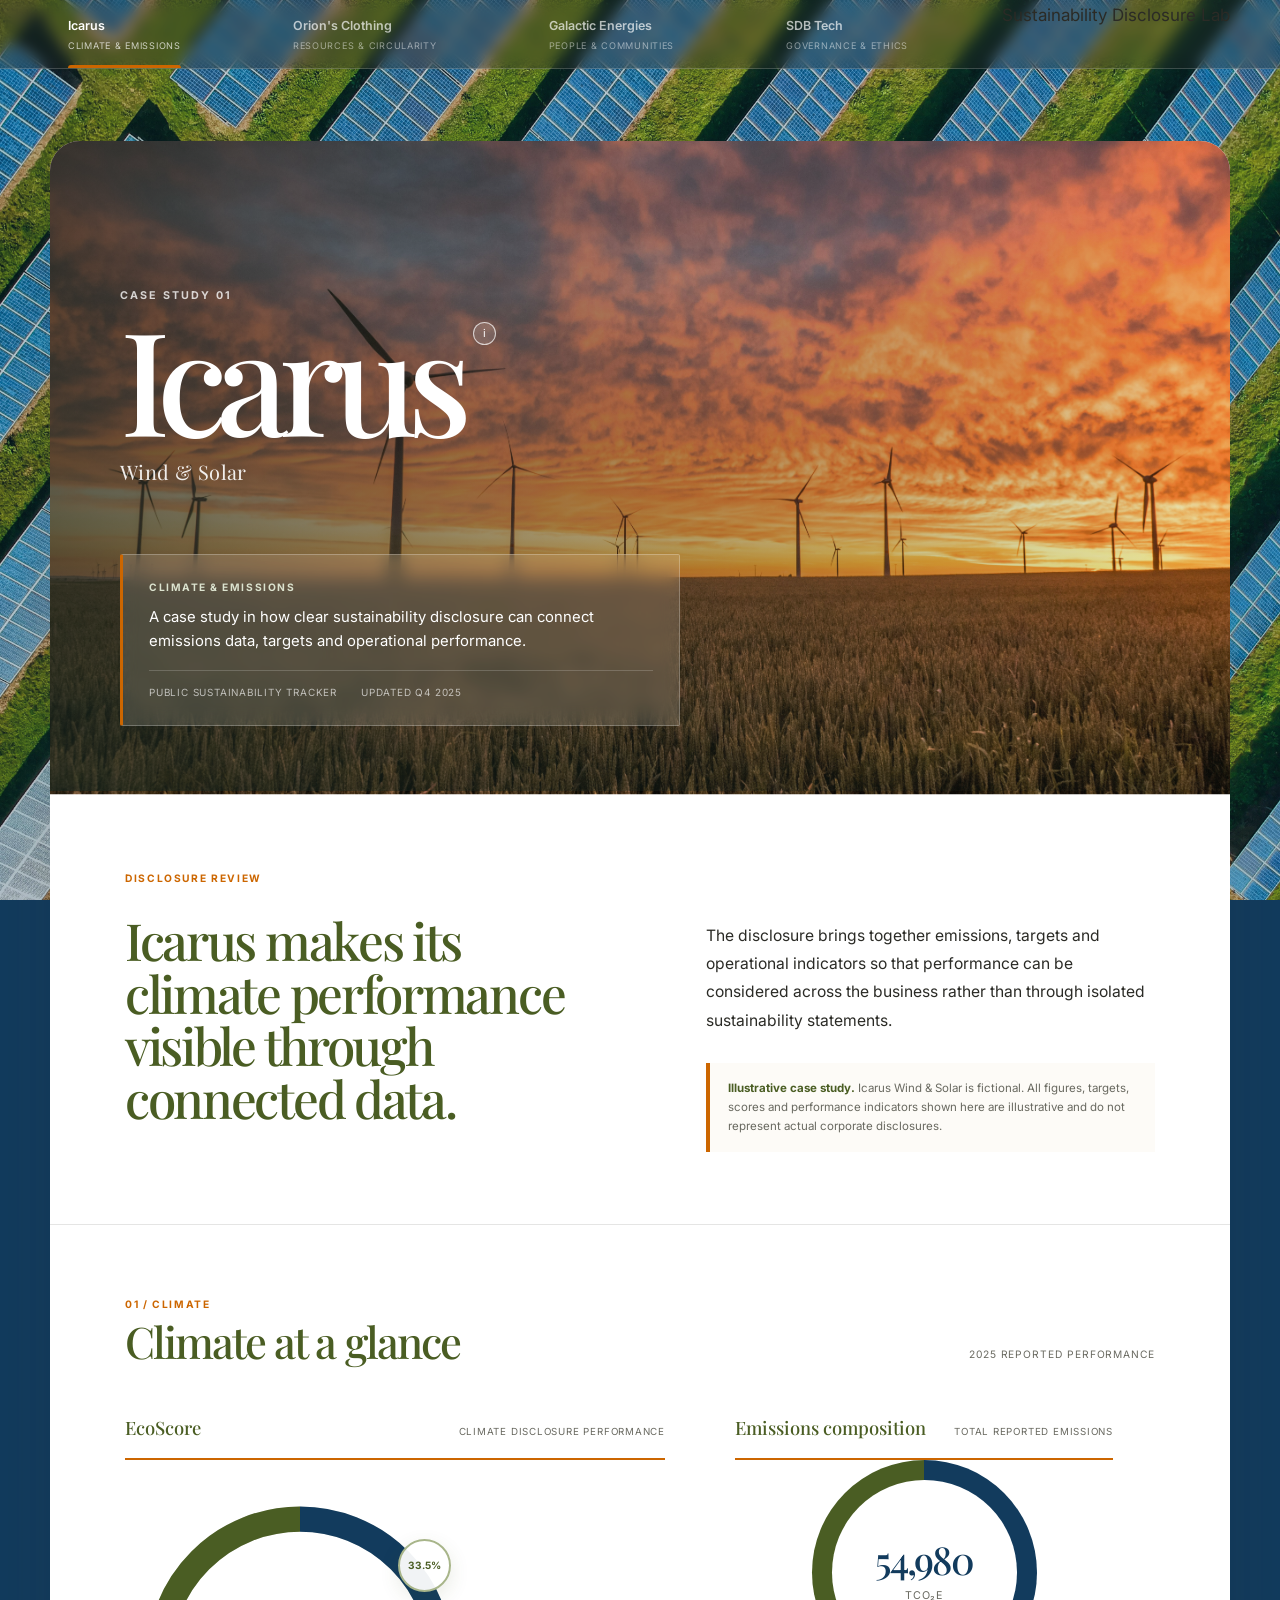
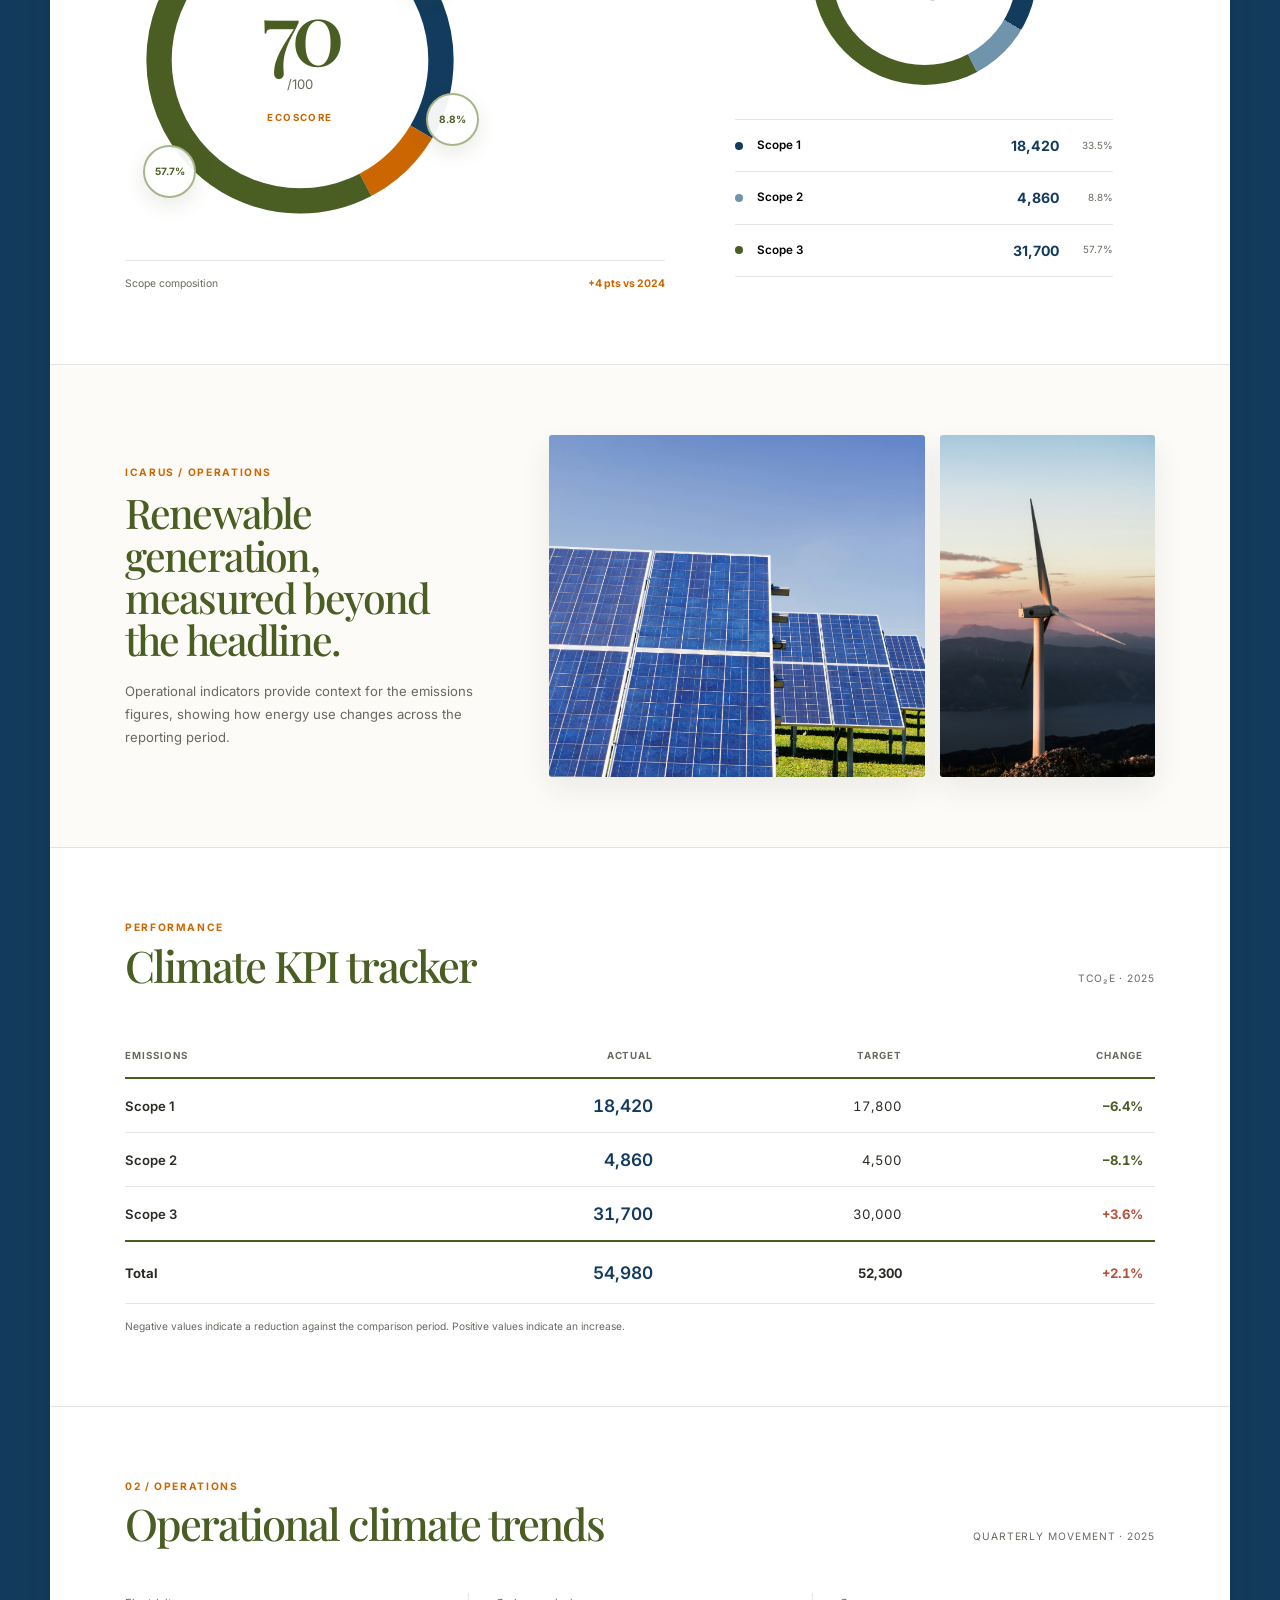
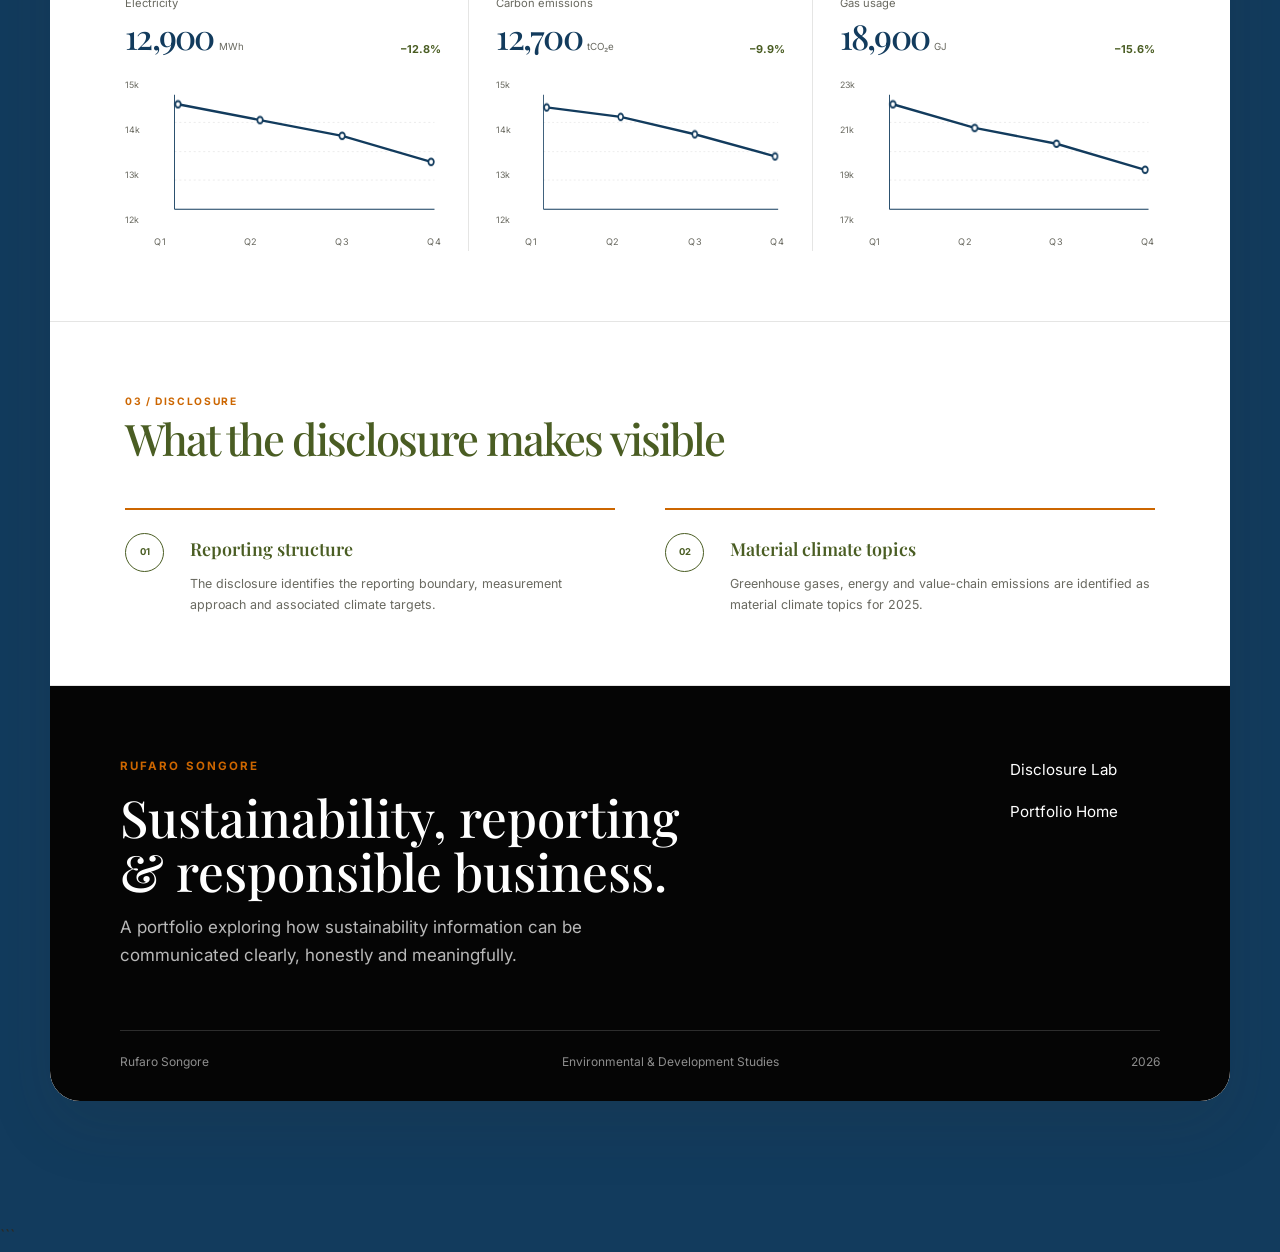
==== commit dc095d6d: "Update company-icarus.html" ====
--- a/company-icarus.html
+++ b/company-icarus.html
@@ -40,7 +40,7 @@
                 <small>Governance &amp; Ethics</small>
             </a>
            <a href="dashboard.html" class="dashboard-button">
-    Dashboard
+    Sustainability Disclosure Lab
 </a>
 
         </div>
--- a/company-icarus.css
+++ b/company-icarus.css
@@ -267,7 +267,7 @@
 
 /* Dashboard button */
 
-.dashboard-button {
+.lab-button {
 
     align-self: center;
 
@@ -303,7 +303,7 @@
         transform .25s ease;
 }
 
-.dashboard-button:hover {
+.lab-button:hover {
 
     background: var(--orange);
 
